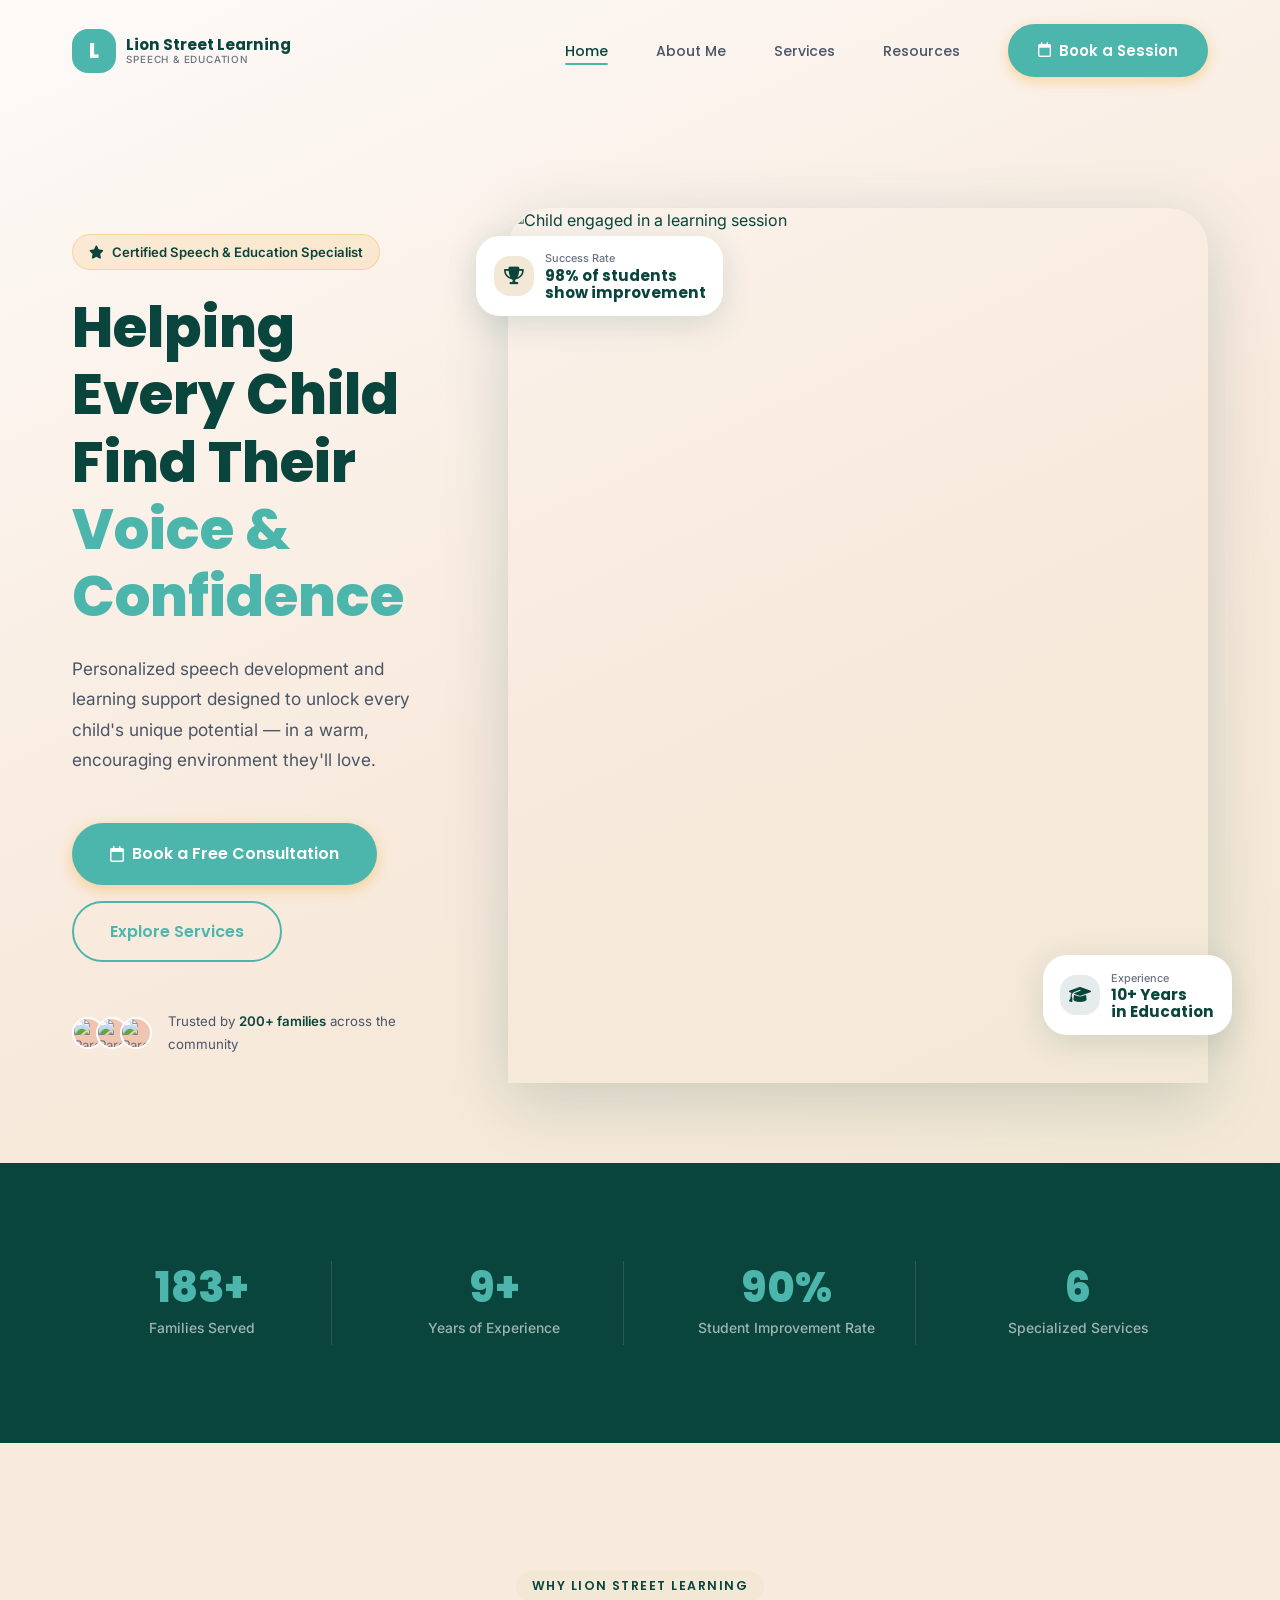
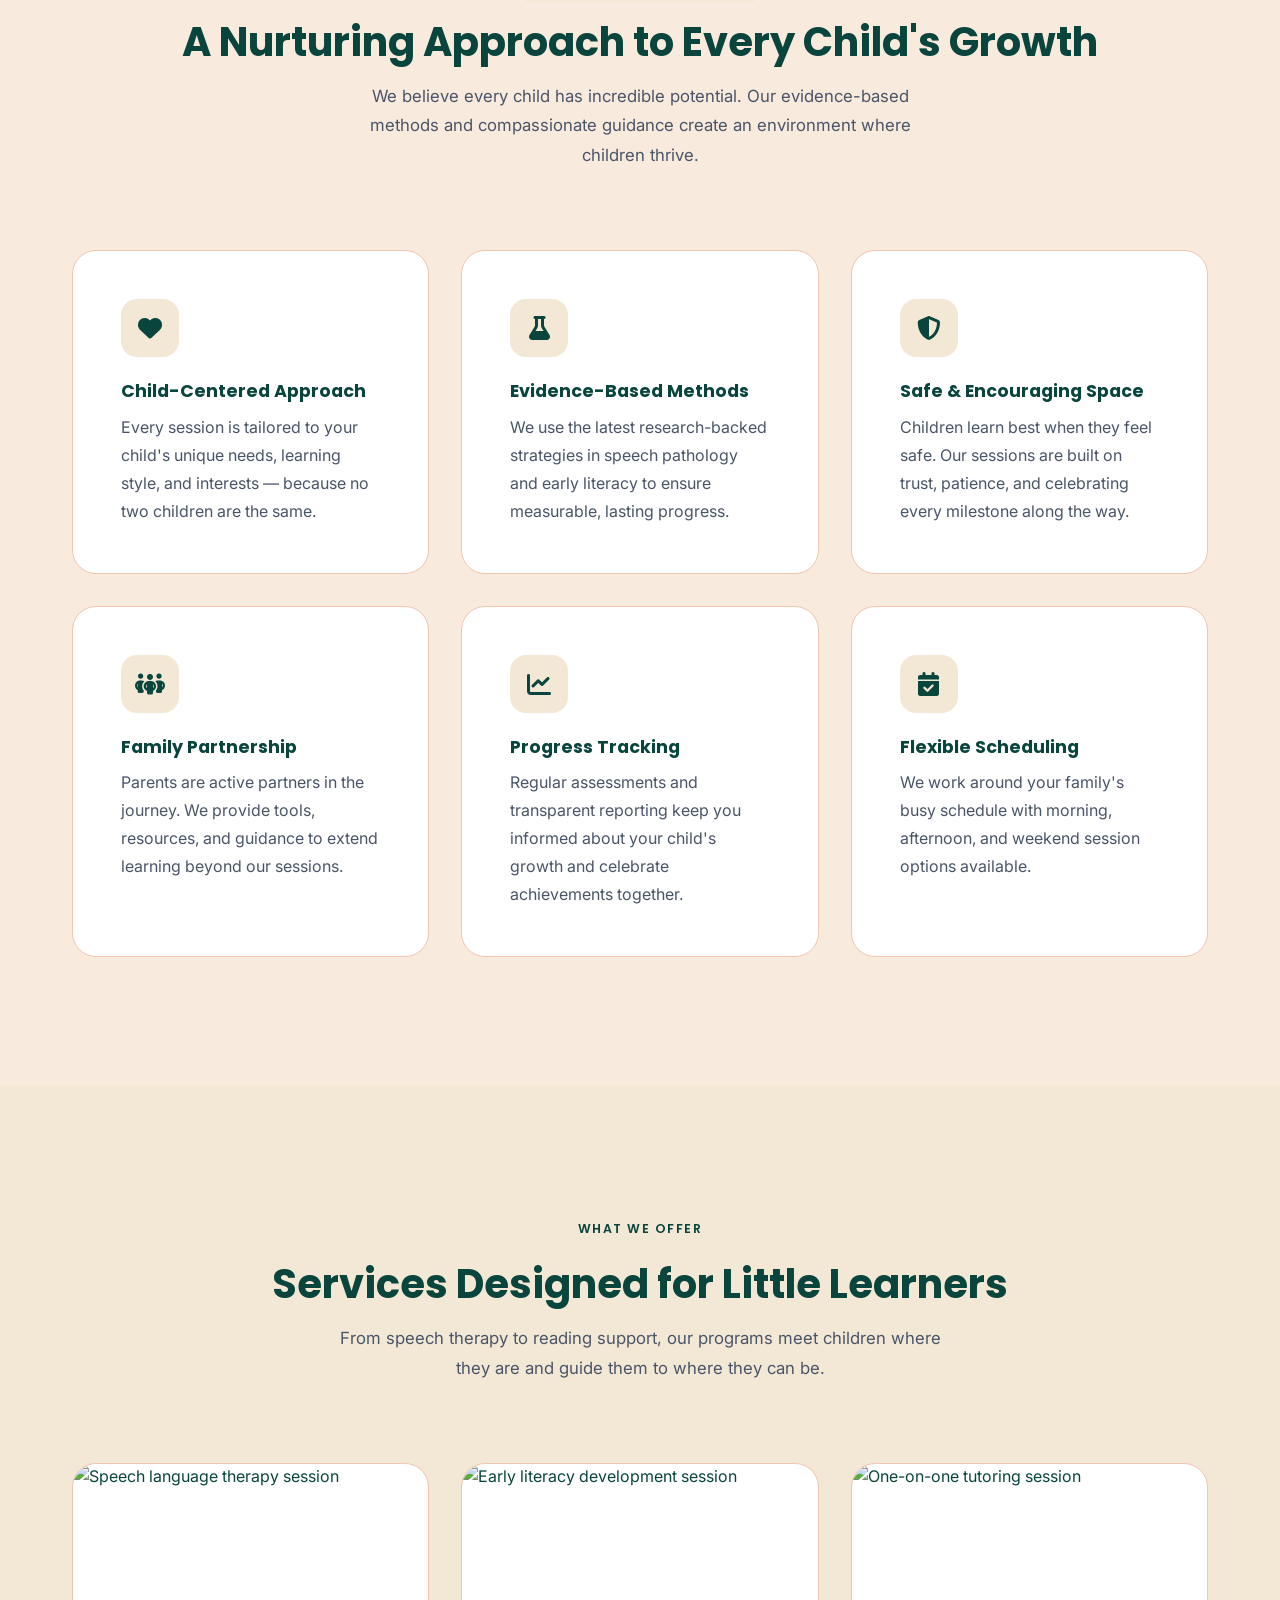
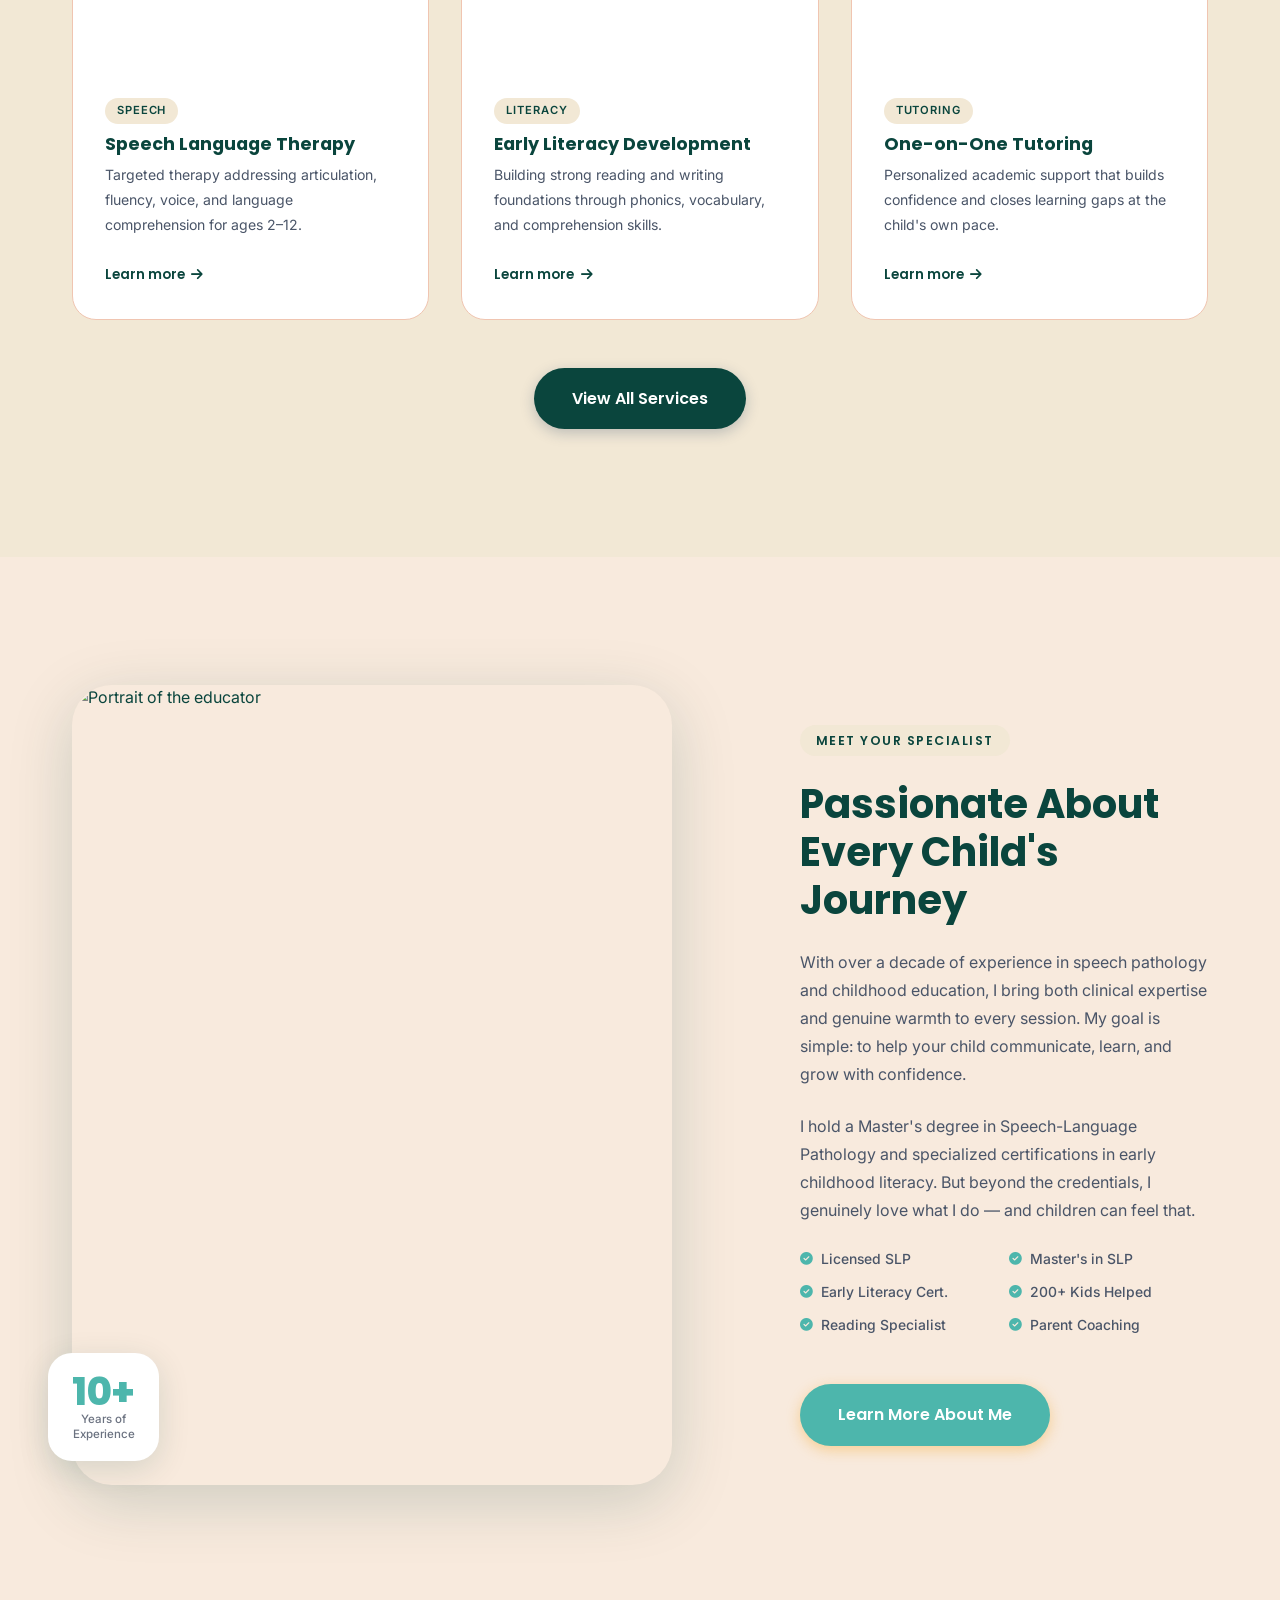
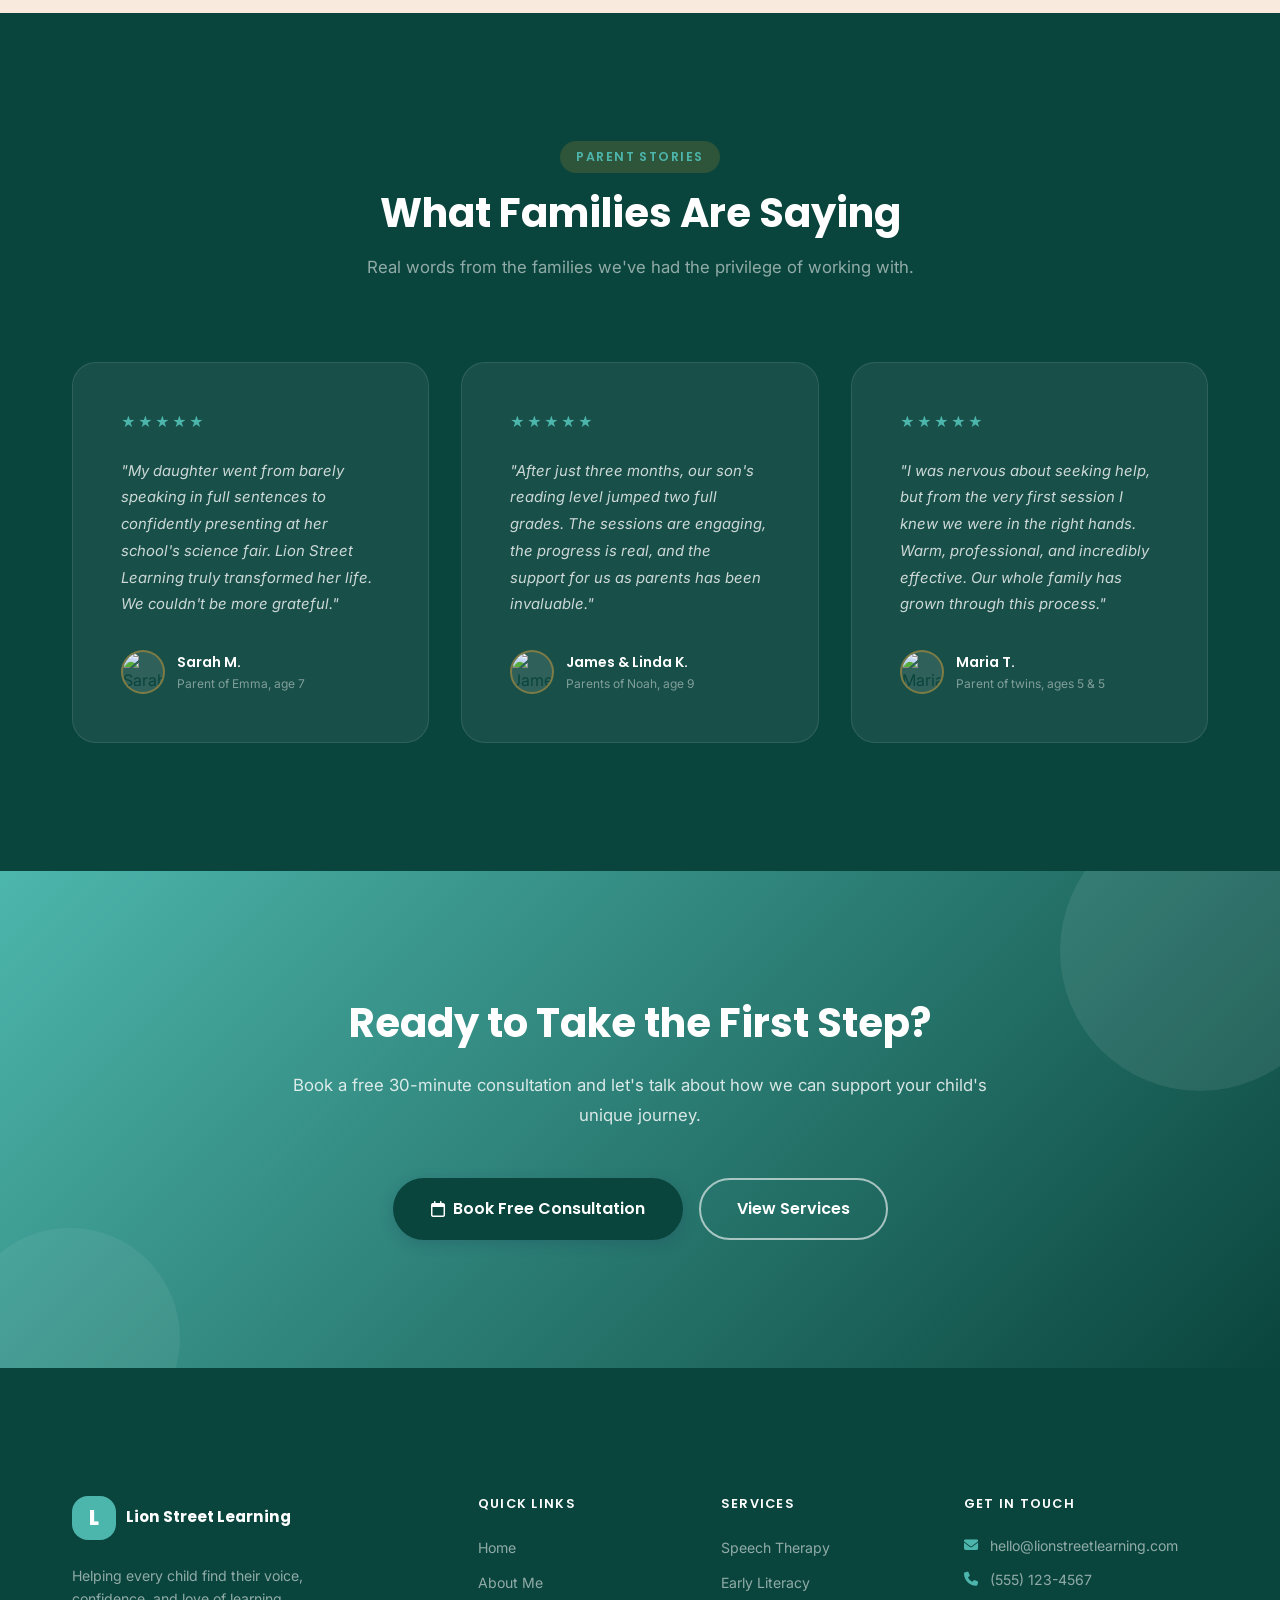
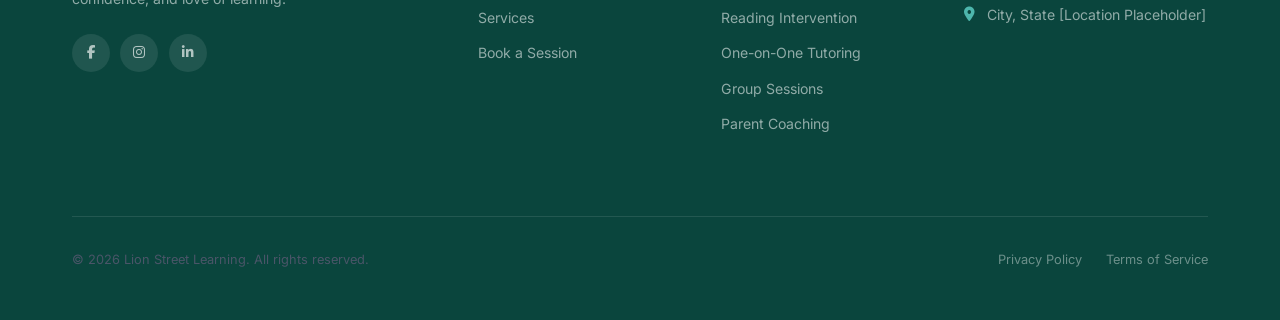
==== index.html @ d371c565 "first commit, exciting times" ====
<!DOCTYPE html>
<html lang="en">
<head>
  <meta charset="UTF-8" />
  <meta name="viewport" content="width=device-width, initial-scale=1.0" />
  <meta name="description" content="Lion Street Learning — Expert speech development and educational support for children. Helping every child find their voice and reach their full potential." />
  <meta name="keywords" content="speech therapy, children's education, speech development, literacy, tutoring, learning support" />
  <meta property="og:title" content="Lion Street Learning | Speech & Education for Children" />
  <meta property="og:description" content="Expert speech development and educational support for children." />
  <meta property="og:type" content="website" />
  <title>Lion Street Learning | Home</title>
  <link rel="preconnect" href="https://fonts.googleapis.com" />
  <link rel="preconnect" href="https://fonts.gstatic.com" crossorigin />
  <link href="https://fonts.googleapis.com/css2?family=Poppins:wght@400;500;600;700;800&family=Inter:wght@400;500;600&display=swap" rel="stylesheet" />
  <link rel="stylesheet" href="https://cdnjs.cloudflare.com/ajax/libs/font-awesome/6.5.0/css/all.min.css" />
  <link rel="stylesheet" href="css/style.css" />
</head>
<body>

  <!-- ── Navigation ─────────────────────────────────────── -->
  <header class="nav" id="main-nav">
    <div class="nav__inner">
      <a href="index.html" class="nav__logo" aria-label="Lion Street Learning — Home">
        <div class="nav__logo-mark">L</div>
        <div class="nav__logo-text">
          <span class="nav__logo-name">Lion Street Learning</span>
          <span class="nav__logo-tagline">Speech &amp; Education</span>
        </div>
      </a>

      <nav class="nav__menu" aria-label="Primary navigation">
        <ul class="nav__links" role="list">
          <li><a href="index.html"     class="nav__link">Home</a></li>
          <li><a href="about.html"     class="nav__link">About Me</a></li>
          <li><a href="services.html"  class="nav__link">Services</a></li>
          <li><a href="resources.html" class="nav__link">Resources</a></li>
        </ul>
        <div class="nav__cta">
          <a href="services.html#contact" class="btn btn--primary">
            <i class="fa-regular fa-calendar" aria-hidden="true"></i> Book a Session
          </a>
        </div>
      </nav>

      <button class="nav__hamburger" aria-label="Open navigation menu" aria-expanded="false">
        <span></span><span></span><span></span>
      </button>
    </div>

    <div class="nav__mobile-menu" id="mobile-menu" role="dialog" aria-label="Mobile navigation">
      <a href="index.html"     class="nav__mobile-link">Home</a>
      <a href="about.html"     class="nav__mobile-link">About Me</a>
      <a href="services.html"  class="nav__mobile-link">Services</a>
      <a href="resources.html" class="nav__mobile-link">Resources</a>
      <div class="nav__mobile-cta">
        <a href="services.html#contact" class="btn btn--primary">Book a Session</a>
      </div>
    </div>
  </header>

  <main>

    <!-- ── Hero ───────────────────────────────────────────── -->
    <section class="hero" aria-label="Introduction">
      <div class="container">
        <div class="hero__inner">

          <div class="hero__content">
            <span class="hero__eyebrow">
              <i class="fa-solid fa-star" aria-hidden="true"></i>
              Certified Speech &amp; Education Specialist
            </span>

            <h1>
              Helping Every Child Find Their
              <span class="highlight">Voice &amp; Confidence</span>
            </h1>

            <p class="hero__lead">
              Personalized speech development and learning support designed to unlock
              every child's unique potential — in a warm, encouraging environment they'll love.
            </p>

            <div class="hero__actions">
              <a href="services.html#contact" class="btn btn--primary btn--lg">
                <i class="fa-regular fa-calendar" aria-hidden="true"></i> Book a Free Consultation
              </a>
              <a href="services.html" class="btn btn--outline btn--lg">
                Explore Services
              </a>
            </div>

            <div class="hero__trust">
              <div class="hero__trust-avatars" aria-hidden="true">
                <div class="hero__trust-avatar">
                  <img src="https://placehold.co/32x32/f5a623/ffffff?text=P" alt="Parent" />
                </div>
                <div class="hero__trust-avatar">
                  <img src="https://placehold.co/32x32/2d5b8e/ffffff?text=P" alt="Parent" />
                </div>
                <div class="hero__trust-avatar">
                  <img src="https://placehold.co/32x32/1e3a5f/ffffff?text=P" alt="Parent" />
                </div>
              </div>
              <p class="hero__trust-text">
                Trusted by <strong>200+ families</strong> across the community
              </p>
            </div>
          </div>

          <div class="hero__image-wrap">
            <div class="hero__image">
              <img
                src="https://placehold.co/700x875/e8d5b7/5c4a2a?text=Hero+Image"
                alt="Child engaged in a learning session"
                width="700"
                height="875"
              />
            </div>

            <div class="hero__badge hero__badge--tl">
              <div class="hero__badge-icon hero__badge-icon--gold">
                <i class="fa-solid fa-trophy" aria-hidden="true"></i>
              </div>
              <div>
                <div class="hero__badge-label">Success Rate</div>
                <div class="hero__badge-value">98% of students<br/>show improvement</div>
              </div>
            </div>

            <div class="hero__badge hero__badge--br">
              <div class="hero__badge-icon hero__badge-icon--blue">
                <i class="fa-solid fa-graduation-cap" aria-hidden="true"></i>
              </div>
              <div>
                <div class="hero__badge-label">Experience</div>
                <div class="hero__badge-value">10+ Years<br/>in Education</div>
              </div>
            </div>
          </div>

        </div>
      </div>
    </section>

    <!-- ── Stats Bar ───────────────────────────────────────── -->
    <section class="stats" aria-label="Key statistics">
      <div class="container">
        <div class="stats__grid">
          <div class="stats__item reveal">
            <div class="stats__number" data-target="200" data-suffix="+">200+</div>
            <div class="stats__label">Families Served</div>
          </div>
          <div class="stats__item reveal reveal-delay-1">
            <div class="stats__number" data-target="10" data-suffix="+">10+</div>
            <div class="stats__label">Years of Experience</div>
          </div>
          <div class="stats__item reveal reveal-delay-2">
            <div class="stats__number" data-target="98" data-suffix="%">98%</div>
            <div class="stats__label">Student Improvement Rate</div>
          </div>
          <div class="stats__item reveal reveal-delay-3">
            <div class="stats__number" data-target="6" data-suffix="">6</div>
            <div class="stats__label">Specialized Services</div>
          </div>
        </div>
      </div>
    </section>

    <!-- ── Why Choose Us ──────────────────────────────────── -->
    <section class="section" aria-labelledby="features-heading">
      <div class="container">
        <header class="section-header reveal">
          <span class="eyebrow">Why Lion Street Learning</span>
          <h2 id="features-heading">A Nurturing Approach to Every Child's Growth</h2>
          <p>We believe every child has incredible potential. Our evidence-based methods and compassionate guidance create an environment where children thrive.</p>
        </header>

        <div class="features__grid">
          <article class="feature-card reveal reveal-delay-1">
            <div class="feature-card__icon">
              <i class="fa-solid fa-heart" aria-hidden="true"></i>
            </div>
            <h3>Child-Centered Approach</h3>
            <p>Every session is tailored to your child's unique needs, learning style, and interests — because no two children are the same.</p>
          </article>

          <article class="feature-card reveal reveal-delay-2">
            <div class="feature-card__icon">
              <i class="fa-solid fa-flask" aria-hidden="true"></i>
            </div>
            <h3>Evidence-Based Methods</h3>
            <p>We use the latest research-backed strategies in speech pathology and early literacy to ensure measurable, lasting progress.</p>
          </article>

          <article class="feature-card reveal reveal-delay-3">
            <div class="feature-card__icon">
              <i class="fa-solid fa-shield-halved" aria-hidden="true"></i>
            </div>
            <h3>Safe &amp; Encouraging Space</h3>
            <p>Children learn best when they feel safe. Our sessions are built on trust, patience, and celebrating every milestone along the way.</p>
          </article>

          <article class="feature-card reveal reveal-delay-1">
            <div class="feature-card__icon">
              <i class="fa-solid fa-people-group" aria-hidden="true"></i>
            </div>
            <h3>Family Partnership</h3>
            <p>Parents are active partners in the journey. We provide tools, resources, and guidance to extend learning beyond our sessions.</p>
          </article>

          <article class="feature-card reveal reveal-delay-2">
            <div class="feature-card__icon">
              <i class="fa-solid fa-chart-line" aria-hidden="true"></i>
            </div>
            <h3>Progress Tracking</h3>
            <p>Regular assessments and transparent reporting keep you informed about your child's growth and celebrate achievements together.</p>
          </article>

          <article class="feature-card reveal reveal-delay-3">
            <div class="feature-card__icon">
              <i class="fa-solid fa-calendar-check" aria-hidden="true"></i>
            </div>
            <h3>Flexible Scheduling</h3>
            <p>We work around your family's busy schedule with morning, afternoon, and weekend session options available.</p>
          </article>
        </div>
      </div>
    </section>

    <!-- ── Services Preview ───────────────────────────────── -->
    <section class="section section--alt" aria-labelledby="services-preview-heading">
      <div class="container">
        <header class="section-header reveal">
          <span class="eyebrow">What We Offer</span>
          <h2 id="services-preview-heading">Services Designed for Little Learners</h2>
          <p>From speech therapy to reading support, our programs meet children where they are and guide them to where they can be.</p>
        </header>

        <div class="services-preview__grid">
          <article class="svc-card reveal reveal-delay-1">
            <img
              class="svc-card__img"
              src="https://placehold.co/600x338/f5a623/ffffff?text=Speech+Therapy"
              alt="Speech language therapy session"
            />
            <div class="svc-card__body">
              <span class="svc-card__tag">Speech</span>
              <h3>Speech Language Therapy</h3>
              <p>Targeted therapy addressing articulation, fluency, voice, and language comprehension for ages 2–12.</p>
              <a href="services.html" class="svc-card__link">
                Learn more <i class="fa-solid fa-arrow-right" aria-hidden="true"></i>
              </a>
            </div>
          </article>

          <article class="svc-card reveal reveal-delay-2">
            <img
              class="svc-card__img"
              src="https://placehold.co/600x338/1e3a5f/ffffff?text=Early+Literacy"
              alt="Early literacy development session"
            />
            <div class="svc-card__body">
              <span class="svc-card__tag">Literacy</span>
              <h3>Early Literacy Development</h3>
              <p>Building strong reading and writing foundations through phonics, vocabulary, and comprehension skills.</p>
              <a href="services.html" class="svc-card__link">
                Learn more <i class="fa-solid fa-arrow-right" aria-hidden="true"></i>
              </a>
            </div>
          </article>

          <article class="svc-card reveal reveal-delay-3">
            <img
              class="svc-card__img"
              src="https://placehold.co/600x338/2d5b8e/ffffff?text=One-on-One+Tutoring"
              alt="One-on-one tutoring session"
            />
            <div class="svc-card__body">
              <span class="svc-card__tag">Tutoring</span>
              <h3>One-on-One Tutoring</h3>
              <p>Personalized academic support that builds confidence and closes learning gaps at the child's own pace.</p>
              <a href="services.html" class="svc-card__link">
                Learn more <i class="fa-solid fa-arrow-right" aria-hidden="true"></i>
              </a>
            </div>
          </article>
        </div>

        <div class="text-center" style="margin-top: 3rem;">
          <a href="services.html" class="btn btn--secondary btn--lg">View All Services</a>
        </div>
      </div>
    </section>

    <!-- ── About Snippet ──────────────────────────────────── -->
    <section class="section" aria-labelledby="about-snippet-heading">
      <div class="container">
        <div class="about-snippet__inner">

          <div class="about-snippet__image reveal">
            <div class="about-snippet__img">
              <img
                src="https://placehold.co/600x800/1e3a5f/ffffff?text=Educator+Photo"
                alt="Portrait of the educator"
                width="600"
                height="800"
              />
            </div>
            <div class="about-snippet__years">
              <div class="about-snippet__years-num">10+</div>
              <div class="about-snippet__years-label">Years of Experience</div>
            </div>
          </div>

          <div class="about-snippet__content reveal reveal-delay-2">
            <span class="eyebrow">Meet Your Specialist</span>
            <h2 id="about-snippet-heading">Passionate About Every Child's Journey</h2>
            <p>With over a decade of experience in speech pathology and childhood education, I bring both clinical expertise and genuine warmth to every session. My goal is simple: to help your child communicate, learn, and grow with confidence.</p>
            <p>I hold a Master's degree in Speech-Language Pathology and specialized certifications in early childhood literacy. But beyond the credentials, I genuinely love what I do — and children can feel that.</p>

            <ul class="about-snippet__checklist" aria-label="Key qualifications">
              <li class="checklist-item"><i class="fa-solid fa-circle-check" aria-hidden="true"></i> Licensed SLP</li>
              <li class="checklist-item"><i class="fa-solid fa-circle-check" aria-hidden="true"></i> Master's in SLP</li>
              <li class="checklist-item"><i class="fa-solid fa-circle-check" aria-hidden="true"></i> Early Literacy Cert.</li>
              <li class="checklist-item"><i class="fa-solid fa-circle-check" aria-hidden="true"></i> 200+ Kids Helped</li>
              <li class="checklist-item"><i class="fa-solid fa-circle-check" aria-hidden="true"></i> Reading Specialist</li>
              <li class="checklist-item"><i class="fa-solid fa-circle-check" aria-hidden="true"></i> Parent Coaching</li>
            </ul>

            <a href="about.html" class="btn btn--primary btn--lg">Learn More About Me</a>
          </div>

        </div>
      </div>
    </section>

    <!-- ── Testimonials ────────────────────────────────────── -->
    <section class="testimonials" aria-labelledby="testimonials-heading">
      <div class="container">
        <header class="section-header reveal">
          <span class="eyebrow">Parent Stories</span>
          <h2 id="testimonials-heading">What Families Are Saying</h2>
          <p>Real words from the families we've had the privilege of working with.</p>
        </header>

        <div class="testimonials__grid">
          <article class="testi-card reveal reveal-delay-1">
            <div class="testi-card__stars" aria-label="5 out of 5 stars">★★★★★</div>
            <blockquote>
              <p class="testi-card__quote">"My daughter went from barely speaking in full sentences to confidently presenting at her school's science fair. Lion Street Learning truly transformed her life. We couldn't be more grateful."</p>
            </blockquote>
            <div class="testi-card__author">
              <div class="testi-card__avatar">
                <img src="https://placehold.co/44x44/f5a623/ffffff?text=S" alt="Sarah M." />
              </div>
              <div>
                <div class="testi-card__name">Sarah M.</div>
                <div class="testi-card__role">Parent of Emma, age 7</div>
              </div>
            </div>
          </article>

          <article class="testi-card reveal reveal-delay-2">
            <div class="testi-card__stars" aria-label="5 out of 5 stars">★★★★★</div>
            <blockquote>
              <p class="testi-card__quote">"After just three months, our son's reading level jumped two full grades. The sessions are engaging, the progress is real, and the support for us as parents has been invaluable."</p>
            </blockquote>
            <div class="testi-card__author">
              <div class="testi-card__avatar">
                <img src="https://placehold.co/44x44/2d5b8e/ffffff?text=J" alt="James &amp; Linda K." />
              </div>
              <div>
                <div class="testi-card__name">James &amp; Linda K.</div>
                <div class="testi-card__role">Parents of Noah, age 9</div>
              </div>
            </div>
          </article>

          <article class="testi-card reveal reveal-delay-3">
            <div class="testi-card__stars" aria-label="5 out of 5 stars">★★★★★</div>
            <blockquote>
              <p class="testi-card__quote">"I was nervous about seeking help, but from the very first session I knew we were in the right hands. Warm, professional, and incredibly effective. Our whole family has grown through this process."</p>
            </blockquote>
            <div class="testi-card__author">
              <div class="testi-card__avatar">
                <img src="https://placehold.co/44x44/d4850a/ffffff?text=M" alt="Maria T." />
              </div>
              <div>
                <div class="testi-card__name">Maria T.</div>
                <div class="testi-card__role">Parent of twins, ages 5 &amp; 5</div>
              </div>
            </div>
          </article>
        </div>
      </div>
    </section>

    <!-- ── CTA Banner ──────────────────────────────────────── -->
    <section class="cta-banner" aria-label="Call to action">
      <div class="cta-banner__deco cta-banner__deco--1" aria-hidden="true"></div>
      <div class="cta-banner__deco cta-banner__deco--2" aria-hidden="true"></div>
      <div class="container">
        <div class="cta-banner__content reveal">
          <h2>Ready to Take the First Step?</h2>
          <p>Book a free 30-minute consultation and let's talk about how we can support your child's unique journey.</p>
          <div class="cta-banner__actions">
            <a href="services.html#contact" class="btn btn--secondary btn--lg">
              <i class="fa-regular fa-calendar" aria-hidden="true"></i> Book Free Consultation
            </a>
            <a href="services.html" class="btn btn--outline-white btn--lg">View Services</a>
          </div>
        </div>
      </div>
    </section>

  </main>

  <!-- ── Footer ─────────────────────────────────────────── -->
  <footer class="footer" aria-label="Site footer">
    <div class="container">
      <div class="footer__grid">

        <div class="footer__brand">
          <div class="footer__logo">
            <div class="footer__logo-mark">L</div>
            <div class="footer__logo-name">Lion Street Learning</div>
          </div>
          <p class="footer__tagline">Helping every child find their voice, confidence, and love of learning.</p>
          <div class="footer__social" aria-label="Social media links">
            <a href="#" class="footer__social-link" aria-label="Facebook"><i class="fa-brands fa-facebook-f"></i></a>
            <a href="#" class="footer__social-link" aria-label="Instagram"><i class="fa-brands fa-instagram"></i></a>
            <a href="#" class="footer__social-link" aria-label="LinkedIn"><i class="fa-brands fa-linkedin-in"></i></a>
          </div>
        </div>

        <div>
          <h3 class="footer__col-title">Quick Links</h3>
          <ul class="footer__links">
            <li><a href="index.html"    class="footer__link">Home</a></li>
            <li><a href="about.html"    class="footer__link">About Me</a></li>
            <li><a href="services.html" class="footer__link">Services</a></li>
            <li><a href="services.html#contact" class="footer__link">Book a Session</a></li>
          </ul>
        </div>

        <div>
          <h3 class="footer__col-title">Services</h3>
          <ul class="footer__links">
            <li><a href="services.html" class="footer__link">Speech Therapy</a></li>
            <li><a href="services.html" class="footer__link">Early Literacy</a></li>
            <li><a href="services.html" class="footer__link">Reading Intervention</a></li>
            <li><a href="services.html" class="footer__link">One-on-One Tutoring</a></li>
            <li><a href="services.html" class="footer__link">Group Sessions</a></li>
            <li><a href="services.html" class="footer__link">Parent Coaching</a></li>
          </ul>
        </div>

        <div>
          <h3 class="footer__col-title">Get in Touch</h3>
          <address style="font-style:normal;">
            <div class="footer__contact-item">
              <i class="fa-solid fa-envelope" aria-hidden="true"></i>
              <a href="mailto:hello@lionstreetlearning.com" class="footer__link">hello@lionstreetlearning.com</a>
            </div>
            <div class="footer__contact-item">
              <i class="fa-solid fa-phone" aria-hidden="true"></i>
              <a href="tel:+15551234567" class="footer__link">(555) 123-4567</a>
            </div>
            <div class="footer__contact-item">
              <i class="fa-solid fa-location-dot" aria-hidden="true"></i>
              <span>City, State [Location Placeholder]</span>
            </div>
          </address>
        </div>

      </div>

      <div class="footer__bottom">
        <p>&copy; <span id="year"></span> Lion Street Learning. All rights reserved.</p>
        <nav class="footer__legal" aria-label="Legal links">
          <a href="#">Privacy Policy</a>
          <a href="#">Terms of Service</a>
        </nav>
      </div>
    </div>
  </footer>

  <script src="js/main.js"></script>
  <script>document.getElementById('year').textContent = new Date().getFullYear();</script>
</body>
</html>
---- css/style.css ----
/* ============================================================
   LION STREET LEARNING — Main Stylesheet
   Version: 1.0.0
   ============================================================ */

/* ── 1. CSS Variables (Design Tokens) ───────────────────── */
:root {
  /* Brand Colors */
  --clr-primary:        #4db6ac;
  --clr-primary-dark:   #0a453d;
  --clr-primary-light:  #f2e8d5;
  --clr-secondary:      #0a453d;
  --clr-secondary-med:  #4a5568;
  --clr-accent:         #f6b49b;
  --clr-accent-dark:    #f0c5b1;

  /* Neutral / Surface */
  --clr-bg:             #f8eadd;
  --clr-surface:        #FFFFFF;
  --clr-border:         #f0c5b1;
  --clr-text:           #0a453d;
  --clr-text-med:       #4a5568;
  --clr-text-light:     #6b7280;

  /* Typography */
  --font-display:  'Poppins', sans-serif;
  --font-body:     'Inter', sans-serif;

  /* Spacing scale */
  --sp-xs:   0.5rem;
  --sp-sm:   1rem;
  --sp-md:   1.5rem;
  --sp-lg:   2rem;
  --sp-xl:   3rem;
  --sp-2xl:  5rem;
  --sp-3xl:  8rem;

  /* Border radius */
  --r-sm:    8px;
  --r-md:    16px;
  --r-lg:    24px;
  --r-xl:    40px;
  --r-full:  9999px;

  /* Shadows */
  --sh-sm: 0 1px 4px rgba(10, 69, 61, 0.06);
  --sh-md: 0 4px 16px rgba(10, 69, 61, 0.10);
  --sh-lg: 0 8px 32px rgba(10, 69, 61, 0.14);
  --sh-xl: 0 16px 64px rgba(10, 69, 61, 0.18);

  /* Motion */
  --ease: 0.3s cubic-bezier(0.4, 0, 0.2, 1);

  /* Layout */
  --max-w: 1200px;
}

/* ── 2. Reset & Base ────────────────────────────────────── */
*, *::before, *::after {
  box-sizing: border-box;
  margin: 0;
  padding: 0;
}

html {
  scroll-behavior: smooth;
  font-size: 16px;
}

body {
  font-family: var(--font-body);
  color: var(--clr-text);
  background-color: var(--clr-bg);
  line-height: 1.6;
  -webkit-font-smoothing: antialiased;
  -moz-osx-font-smoothing: grayscale;
}

img {
  max-width: 100%;
  display: block;
}

a {
  color: inherit;
  text-decoration: none;
}

ul, ol { list-style: none; }

button {
  cursor: pointer;
  border: none;
  background: none;
  font-family: inherit;
}

/* ── 3. Typography ──────────────────────────────────────── */
h1, h2, h3, h4, h5 {
  font-family: var(--font-display);
  line-height: 1.2;
  font-weight: 700;
  color: var(--clr-secondary);
}

h1 { font-size: clamp(2rem, 5vw, 3.5rem); }
h2 { font-size: clamp(1.6rem, 3.5vw, 2.5rem); }
h3 { font-size: clamp(1.1rem, 2vw, 1.5rem); }
h4 { font-size: 1.05rem; }

p {
  color: var(--clr-text-med);
  line-height: 1.75;
  max-width: 65ch;
}

/* ── 4. Layout ──────────────────────────────────────────── */
.container {
  width: 100%;
  max-width: var(--max-w);
  margin-inline: auto;
  padding-inline: var(--sp-lg);
}

.section {
  padding-block: var(--sp-3xl);
}

.section--sm {
  padding-block: var(--sp-2xl);
}

.section--alt {
  background-color: var(--clr-primary-light);
}

.section--dark {
  background-color: var(--clr-secondary);
}

/* Section Header */
.section-header {
  text-align: center;
  margin-bottom: var(--sp-2xl);
}

.eyebrow {
  display: inline-block;
  font-family: var(--font-display);
  font-size: 0.78rem;
  font-weight: 600;
  text-transform: uppercase;
  letter-spacing: 0.12em;
  color: var(--clr-primary-dark);
  background-color: var(--clr-primary-light);
  padding: 0.35rem 1rem;
  border-radius: var(--r-full);
  margin-bottom: var(--sp-sm);
}

.section-header h2 {
  margin-bottom: var(--sp-sm);
}

.section-header p {
  max-width: 55ch;
  margin-inline: auto;
  font-size: 1.05rem;
}

/* ── 5. Utilities ───────────────────────────────────────── */
.text-center  { text-align: center; }
.text-primary { color: var(--clr-primary); }

.visually-hidden {
  position: absolute;
  width: 1px;
  height: 1px;
  overflow: hidden;
  clip: rect(0, 0, 0, 0);
  white-space: nowrap;
}

/* ── 6a. Buttons ────────────────────────────────────────── */
.btn {
  display: inline-flex;
  align-items: center;
  gap: 0.5rem;
  font-family: var(--font-display);
  font-weight: 600;
  font-size: 0.93rem;
  padding: 0.8rem 1.75rem;
  border-radius: var(--r-full);
  transition: all var(--ease);
  white-space: nowrap;
  border: 2px solid transparent;
}

.btn--primary {
  background-color: var(--clr-primary);
  color: #fff;
  box-shadow: 0 4px 14px rgba(245, 166, 35, 0.4);
}

.btn--primary:hover {
  background-color: var(--clr-primary-dark);
  transform: translateY(-2px);
  box-shadow: 0 6px 20px rgba(245, 166, 35, 0.5);
}

.btn--secondary {
  background-color: var(--clr-secondary);
  color: #fff;
  box-shadow: 0 4px 14px rgba(30, 58, 95, 0.25);
}

.btn--secondary:hover {
  background-color: var(--clr-secondary-med);
  transform: translateY(-2px);
}

.btn--outline {
  background-color: transparent;
  border-color: var(--clr-primary);
  color: var(--clr-primary);
}

.btn--outline:hover {
  background-color: var(--clr-primary);
  color: #fff;
}

.btn--outline-white {
  background-color: transparent;
  border-color: rgba(255, 255, 255, 0.6);
  color: #fff;
}

.btn--outline-white:hover {
  background-color: rgba(255, 255, 255, 0.15);
  border-color: #fff;
}

.btn--lg {
  padding: 1rem 2.25rem;
  font-size: 1rem;
}

/* ── 6b. Cards ──────────────────────────────────────────── */
.card {
  background-color: var(--clr-surface);
  border-radius: var(--r-lg);
  overflow: hidden;
  box-shadow: var(--sh-sm);
  transition: all var(--ease);
}

.card:hover {
  transform: translateY(-4px);
  box-shadow: var(--sh-lg);
}

/* ── 7. Navigation ──────────────────────────────────────── */
.nav {
  position: fixed;
  top: 0;
  left: 0;
  right: 0;
  z-index: 100;
  transition: all var(--ease);
  padding-block: var(--sp-md);
}

.nav.scrolled {
  background-color: var(--clr-surface);
  box-shadow: var(--sh-md);
  padding-block: 0.75rem;
}

.nav__inner {
  display: flex;
  align-items: center;
  justify-content: space-between;
  max-width: var(--max-w);
  margin-inline: auto;
  padding-inline: var(--sp-lg);
}

/* Logo */
.nav__logo {
  display: flex;
  align-items: center;
  gap: 0.65rem;
}

.nav__logo-mark {
  width: 44px;
  height: 44px;
  background-color: var(--clr-primary);
  border-radius: var(--r-md);
  display: flex;
  align-items: center;
  justify-content: center;
  font-family: var(--font-display);
  font-weight: 800;
  font-size: 1.3rem;
  color: #fff;
  flex-shrink: 0;
  transition: transform var(--ease);
}

.nav__logo:hover .nav__logo-mark {
  transform: rotate(-5deg) scale(1.05);
}

.nav__logo-text {
  display: flex;
  flex-direction: column;
  line-height: 1.1;
}

.nav__logo-name {
  font-family: var(--font-display);
  font-weight: 700;
  font-size: 0.95rem;
  color: var(--clr-secondary);
  transition: color var(--ease);
}

.nav__logo-tagline {
  font-size: 0.62rem;
  font-weight: 500;
  color: var(--clr-text-light);
  text-transform: uppercase;
  letter-spacing: 0.08em;
}

/* Light variant (dark hero backgrounds) */
.nav--light:not(.scrolled) .nav__logo-name { color: #fff; }
.nav--light:not(.scrolled) .nav__logo-tagline { color: rgba(255, 255, 255, 0.6); }

/* Menu */
.nav__menu {
  display: flex;
  align-items: center;
  gap: var(--sp-xl);
}

.nav__links {
  display: flex;
  align-items: center;
  gap: var(--sp-xl);
}

.nav__link {
  font-family: var(--font-display);
  font-weight: 500;
  font-size: 0.88rem;
  color: var(--clr-text-med);
  transition: color var(--ease);
  position: relative;
  padding-bottom: 4px;
}

.nav__link::after {
  content: '';
  position: absolute;
  bottom: 0;
  left: 0;
  width: 0;
  height: 2px;
  background-color: var(--clr-primary);
  border-radius: 1px;
  transition: width var(--ease);
}

.nav__link:hover,
.nav__link.active { color: var(--clr-secondary); }

.nav__link:hover::after,
.nav__link.active::after { width: 100%; }

.nav--light:not(.scrolled) .nav__link { color: rgba(255, 255, 255, 0.8); }
.nav--light:not(.scrolled) .nav__link:hover,
.nav--light:not(.scrolled) .nav__link.active { color: #fff; }
.nav--light:not(.scrolled) .nav__link::after { background-color: #fff; }

/* Hamburger */
.nav__hamburger {
  display: none;
  flex-direction: column;
  gap: 5px;
  padding: 4px;
  background: none;
  border: none;
  cursor: pointer;
}

.nav__hamburger span {
  display: block;
  width: 24px;
  height: 2px;
  background-color: var(--clr-secondary);
  border-radius: 2px;
  transition: all var(--ease);
}

.nav--light:not(.scrolled) .nav__hamburger span { background-color: #fff; }

.nav__hamburger.open span:nth-child(1) { transform: translateY(7px) rotate(45deg); }
.nav__hamburger.open span:nth-child(2) { opacity: 0; transform: scaleX(0); }
.nav__hamburger.open span:nth-child(3) { transform: translateY(-7px) rotate(-45deg); }

/* Mobile menu */
.nav__mobile-menu {
  display: none;
  flex-direction: column;
  gap: 0;
  background-color: var(--clr-surface);
  box-shadow: var(--sh-lg);
  border-top: 1px solid var(--clr-border);
  padding: var(--sp-md) var(--sp-lg) var(--sp-lg);
}

.nav__mobile-menu.open { display: flex; }

.nav__mobile-link {
  font-family: var(--font-display);
  font-weight: 500;
  font-size: 1rem;
  color: var(--clr-text-med);
  padding: 0.75rem 0;
  border-bottom: 1px solid var(--clr-border);
  transition: color var(--ease);
}

.nav__mobile-link:last-of-type { border-bottom: none; }
.nav__mobile-link:hover { color: var(--clr-primary-dark); }

.nav__mobile-cta {
  margin-top: var(--sp-sm);
  text-align: center;
}

/* ── 8. Footer ──────────────────────────────────────────── */
.footer {
  background-color: var(--clr-secondary);
  color: rgba(255, 255, 255, 0.7);
  padding-block: var(--sp-3xl) var(--sp-xl);
}

.footer__grid {
  display: grid;
  grid-template-columns: 2fr 1fr 1fr 1.5fr;
  gap: var(--sp-2xl);
  margin-bottom: var(--sp-2xl);
}

/* Brand column */
.footer__logo {
  display: flex;
  align-items: center;
  gap: 0.65rem;
  margin-bottom: var(--sp-md);
}

.footer__logo-mark {
  width: 44px;
  height: 44px;
  background-color: var(--clr-primary);
  border-radius: var(--r-md);
  display: flex;
  align-items: center;
  justify-content: center;
  font-family: var(--font-display);
  font-weight: 800;
  font-size: 1.3rem;
  color: #fff;
  flex-shrink: 0;
}

.footer__logo-name {
  font-family: var(--font-display);
  font-weight: 700;
  font-size: 0.95rem;
  color: #fff;
}

.footer__tagline {
  font-size: 0.88rem;
  line-height: 1.65;
  color: rgba(255, 255, 255, 0.55);
  max-width: 28ch;
  margin-bottom: var(--sp-md);
}

.footer__social {
  display: flex;
  gap: 0.65rem;
}

.footer__social-link {
  width: 38px;
  height: 38px;
  border-radius: var(--r-full);
  background-color: rgba(255, 255, 255, 0.09);
  display: flex;
  align-items: center;
  justify-content: center;
  font-size: 0.85rem;
  color: rgba(255, 255, 255, 0.65);
  transition: all var(--ease);
}

.footer__social-link:hover {
  background-color: var(--clr-primary);
  color: #fff;
  transform: translateY(-2px);
}

/* Link columns */
.footer__col-title {
  font-family: var(--font-display);
  font-weight: 600;
  font-size: 0.8rem;
  text-transform: uppercase;
  letter-spacing: 0.1em;
  color: #fff;
  margin-bottom: var(--sp-md);
}

.footer__links {
  display: flex;
  flex-direction: column;
  gap: 0.6rem;
}

.footer__link {
  font-size: 0.88rem;
  color: rgba(255, 255, 255, 0.55);
  transition: color var(--ease);
}

.footer__link:hover { color: var(--clr-primary); }

/* Contact column */
.footer__contact-item {
  display: flex;
  align-items: flex-start;
  gap: 0.75rem;
  font-size: 0.88rem;
  color: rgba(255, 255, 255, 0.55);
  margin-bottom: 0.75rem;
}

.footer__contact-item i {
  color: var(--clr-primary);
  flex-shrink: 0;
  margin-top: 3px;
}

/* Bottom bar */
.footer__bottom {
  border-top: 1px solid rgba(255, 255, 255, 0.1);
  padding-top: var(--sp-lg);
  display: flex;
  align-items: center;
  justify-content: space-between;
  font-size: 0.8rem;
  color: rgba(255, 255, 255, 0.4);
}

.footer__legal {
  display: flex;
  gap: var(--sp-md);
}

.footer__legal a {
  color: rgba(255, 255, 255, 0.4);
  transition: color var(--ease);
}

.footer__legal a:hover { color: var(--clr-primary); }

/* ── 9. Page Hero (inner pages) ─────────────────────────── */
.page-hero {
  background: linear-gradient(140deg, var(--clr-secondary) 0%, var(--clr-secondary-med) 100%);
  padding-top: calc(80px + var(--sp-3xl));
  padding-bottom: var(--sp-3xl);
  position: relative;
  overflow: hidden;
}

.page-hero__deco {
  position: absolute;
  border-radius: 50%;
  pointer-events: none;
}

.page-hero__deco--1 {
  top: -100px;
  right: -80px;
  width: 400px;
  height: 400px;
  background: rgba(245, 166, 35, 0.1);
}

.page-hero__deco--2 {
  bottom: -100px;
  left: -60px;
  width: 300px;
  height: 300px;
  background: rgba(245, 166, 35, 0.07);
}

.page-hero__content {
  position: relative;
  z-index: 1;
  text-align: center;
}

.page-hero__eyebrow {
  display: inline-block;
  font-size: 0.78rem;
  font-weight: 600;
  text-transform: uppercase;
  letter-spacing: 0.12em;
  color: var(--clr-primary);
  background-color: rgba(245, 166, 35, 0.15);
  padding: 0.35rem 1rem;
  border-radius: var(--r-full);
  margin-bottom: var(--sp-md);
}

.page-hero h1 {
  color: #fff;
  margin-bottom: var(--sp-md);
}

.page-hero__lead {
  font-size: 1.08rem;
  color: rgba(255, 255, 255, 0.7);
  max-width: 54ch;
  margin-inline: auto;
}

/* ── 10. HOME — Hero ────────────────────────────────────── */
.hero {
  background: linear-gradient(155deg, #fdfaf8 0%, #f8eadd 55%, #f2e8d5 100%);
  padding-top: calc(80px + var(--sp-3xl));
  padding-bottom: 0;
  overflow: hidden;
  position: relative;
}

.hero__inner {
  display: grid;
  grid-template-columns: 1fr 1fr;
  gap: var(--sp-2xl);
  align-items: center;
  padding-bottom: var(--sp-2xl);
}

.hero__eyebrow {
  display: inline-flex;
  align-items: center;
  gap: 0.5rem;
  font-size: 0.82rem;
  font-weight: 600;
  color: var(--clr-primary-dark);
  background-color: rgba(245, 166, 35, 0.14);
  border: 1px solid rgba(245, 166, 35, 0.3);
  padding: 0.4rem 1rem;
  border-radius: var(--r-full);
  margin-bottom: var(--sp-md);
}

.hero h1 {
  margin-bottom: var(--sp-md);
  font-weight: 800;
}

.hero h1 .highlight {
  color: var(--clr-primary);
}

.hero__lead {
  font-size: 1.08rem;
  color: var(--clr-text-med);
  margin-bottom: var(--sp-xl);
  max-width: 46ch;
}

.hero__actions {
  display: flex;
  flex-wrap: wrap;
  gap: var(--sp-sm);
  margin-bottom: var(--sp-xl);
}

/* Trust strip */
.hero__trust {
  display: flex;
  align-items: center;
  gap: var(--sp-sm);
  font-size: 0.83rem;
  color: var(--clr-text-light);
}

.hero__trust-avatars {
  display: flex;
}

.hero__trust-avatar {
  width: 32px;
  height: 32px;
  border-radius: 50%;
  border: 2px solid #fff;
  overflow: hidden;
  margin-left: -8px;
  background-color: var(--clr-border);
}

.hero__trust-avatar:first-child { margin-left: 0; }
.hero__trust-avatar img { width: 100%; height: 100%; object-fit: cover; }

.hero__trust-text strong {
  color: var(--clr-secondary);
  font-weight: 600;
}

/* Hero image panel */
.hero__image-wrap { position: relative; }

.hero__image {
  border-radius: var(--r-xl) var(--r-xl) 0 0;
  overflow: hidden;
  box-shadow: var(--sh-xl);
}

.hero__image img {
  width: 100%;
  aspect-ratio: 4/5;
  object-fit: cover;
}

/* Floating badge cards */
.hero__badge {
  position: absolute;
  background: #fff;
  border-radius: var(--r-lg);
  padding: 0.9rem 1.1rem;
  box-shadow: var(--sh-lg);
  display: flex;
  align-items: center;
  gap: 0.7rem;
  animation: float 4s ease-in-out infinite;
}

.hero__badge--tl {
  top: 1.75rem;
  left: -2rem;
  animation-delay: 0s;
}

.hero__badge--br {
  bottom: 3rem;
  right: -1.5rem;
  animation-delay: 2s;
}

@keyframes float {
  0%, 100% { transform: translateY(0); }
  50%       { transform: translateY(-8px); }
}

.hero__badge-icon {
  width: 40px;
  height: 40px;
  border-radius: var(--r-md);
  display: flex;
  align-items: center;
  justify-content: center;
  font-size: 1.1rem;
  flex-shrink: 0;
}

.hero__badge-icon--gold {
  background-color: var(--clr-primary-light);
  color: var(--clr-primary-dark);
}

.hero__badge-icon--blue {
  background-color: rgba(10, 69, 61, 0.1);
  color: var(--clr-secondary);
}

.hero__badge-label {
  font-size: 0.68rem;
  color: var(--clr-text-light);
  font-weight: 500;
}

.hero__badge-value {
  font-family: var(--font-display);
  font-weight: 700;
  font-size: 0.95rem;
  color: var(--clr-secondary);
  line-height: 1.1;
}

/* ── 11. HOME — Stats Bar ───────────────────────────────── */
.stats {
  background-color: var(--clr-secondary);
  padding-block: var(--sp-2xl);
}

.stats__grid {
  display: grid;
  grid-template-columns: repeat(4, 1fr);
  text-align: center;
  gap: var(--sp-lg);
}

.stats__item {
  padding: var(--sp-md);
  position: relative;
}

.stats__item:not(:last-child)::after {
  content: '';
  position: absolute;
  right: 0;
  top: 15%;
  height: 70%;
  width: 1px;
  background-color: rgba(255, 255, 255, 0.12);
}

.stats__number {
  font-family: var(--font-display);
  font-size: 2.6rem;
  font-weight: 800;
  color: var(--clr-primary);
  line-height: 1;
  margin-bottom: 0.5rem;
}

.stats__label {
  font-size: 0.87rem;
  color: rgba(255, 255, 255, 0.6);
  font-weight: 500;
}

/* ── 12. HOME — Features ("Why Choose Us") ──────────────── */
.features__grid {
  display: grid;
  grid-template-columns: repeat(3, 1fr);
  gap: var(--sp-lg);
}

.feature-card {
  background: #fff;
  border-radius: var(--r-lg);
  padding: var(--sp-xl);
  border: 1px solid var(--clr-border);
  transition: all var(--ease);
  position: relative;
  overflow: hidden;
}

.feature-card::before {
  content: '';
  position: absolute;
  top: 0;
  left: 0;
  right: 0;
  height: 3px;
  background: linear-gradient(90deg, var(--clr-primary), var(--clr-accent));
  opacity: 0;
  transition: opacity var(--ease);
}

.feature-card:hover {
  transform: translateY(-6px);
  box-shadow: var(--sh-lg);
  border-color: transparent;
}

.feature-card:hover::before { opacity: 1; }

.feature-card__icon {
  width: 58px;
  height: 58px;
  border-radius: var(--r-md);
  background-color: var(--clr-primary-light);
  display: flex;
  align-items: center;
  justify-content: center;
  font-size: 1.5rem;
  margin-bottom: var(--sp-md);
}

.feature-card h3 { margin-bottom: 0.65rem; font-size: 1.1rem; }

/* ── 13. HOME — Services Preview ────────────────────────── */
.services-preview__grid {
  display: grid;
  grid-template-columns: repeat(3, 1fr);
  gap: var(--sp-lg);
}

.svc-card {
  border-radius: var(--r-lg);
  overflow: hidden;
  background: #fff;
  border: 1px solid var(--clr-border);
  transition: all var(--ease);
}

.svc-card:hover {
  transform: translateY(-4px);
  box-shadow: var(--sh-md);
  border-color: transparent;
}

.svc-card__img {
  width: 100%;
  aspect-ratio: 16/9;
  object-fit: cover;
}

.svc-card__body { padding: var(--sp-lg); }

.svc-card__tag {
  display: inline-block;
  font-size: 0.7rem;
  font-weight: 600;
  text-transform: uppercase;
  letter-spacing: 0.08em;
  color: var(--clr-primary-dark);
  background-color: var(--clr-primary-light);
  padding: 0.25rem 0.75rem;
  border-radius: var(--r-full);
  margin-bottom: 0.65rem;
}

.svc-card h3 { font-size: 1.1rem; margin-bottom: 0.5rem; }
.svc-card p  { font-size: 0.88rem; margin-bottom: var(--sp-md); }

.svc-card__link {
  font-family: var(--font-display);
  font-weight: 600;
  font-size: 0.83rem;
  color: var(--clr-primary-dark);
  display: inline-flex;
  align-items: center;
  gap: 0.4rem;
  transition: gap var(--ease);
}

.svc-card__link:hover { gap: 0.7rem; }

/* ── 14. HOME — About Snippet ───────────────────────────── */
.about-snippet__inner {
  display: grid;
  grid-template-columns: 1fr 1fr;
  gap: var(--sp-3xl);
  align-items: center;
}

.about-snippet__image { position: relative; }

.about-snippet__img {
  border-radius: var(--r-xl);
  overflow: hidden;
  box-shadow: var(--sh-xl);
}

.about-snippet__img img {
  width: 100%;
  aspect-ratio: 3/4;
  object-fit: cover;
}

.about-snippet__years {
  position: absolute;
  bottom: 1.5rem;
  left: -1.5rem;
  background: #fff;
  border-radius: var(--r-lg);
  padding: 1.25rem 1.5rem;
  box-shadow: var(--sh-lg);
  text-align: center;
}

.about-snippet__years-num {
  font-family: var(--font-display);
  font-size: 2.4rem;
  font-weight: 800;
  color: var(--clr-primary);
  line-height: 1;
}

.about-snippet__years-label {
  font-size: 0.72rem;
  color: var(--clr-text-light);
  font-weight: 500;
  max-width: 9ch;
  line-height: 1.3;
}

.about-snippet__content .eyebrow { margin-bottom: var(--sp-md); }
.about-snippet__content h2 { margin-bottom: var(--sp-md); }
.about-snippet__content p  { margin-bottom: var(--sp-md); }

.about-snippet__checklist {
  display: grid;
  grid-template-columns: 1fr 1fr;
  gap: 0.65rem;
  margin-bottom: var(--sp-xl);
}

.checklist-item {
  display: flex;
  align-items: center;
  gap: 0.5rem;
  font-size: 0.87rem;
  font-weight: 500;
  color: var(--clr-text-med);
}

.checklist-item i {
  color: var(--clr-primary);
  font-size: 0.8rem;
  flex-shrink: 0;
}

/* ── 15. HOME — Testimonials ────────────────────────────── */
.testimonials {
  background-color: var(--clr-secondary);
  padding-block: var(--sp-3xl);
}

.testimonials .section-header .eyebrow {
  color: var(--clr-primary);
  background-color: rgba(245, 166, 35, 0.15);
}

.testimonials .section-header h2 { color: #fff; }
.testimonials .section-header p  { color: rgba(255, 255, 255, 0.55); }

.testimonials__grid {
  display: grid;
  grid-template-columns: repeat(3, 1fr);
  gap: var(--sp-lg);
}

.testi-card {
  background-color: rgba(255, 255, 255, 0.06);
  border: 1px solid rgba(255, 255, 255, 0.1);
  border-radius: var(--r-lg);
  padding: var(--sp-xl);
  transition: all var(--ease);
}

.testi-card:hover {
  background-color: rgba(255, 255, 255, 0.1);
  transform: translateY(-4px);
}

.testi-card__stars {
  color: var(--clr-primary);
  font-size: 0.88rem;
  letter-spacing: 2px;
  margin-bottom: var(--sp-md);
}

.testi-card__quote {
  font-size: 0.93rem;
  color: rgba(255, 255, 255, 0.78);
  line-height: 1.8;
  font-style: italic;
  margin-bottom: var(--sp-lg);
  max-width: none;
}

.testi-card__author {
  display: flex;
  align-items: center;
  gap: 0.75rem;
}

.testi-card__avatar {
  width: 44px;
  height: 44px;
  border-radius: 50%;
  overflow: hidden;
  border: 2px solid rgba(245, 166, 35, 0.4);
  background-color: rgba(255, 255, 255, 0.1);
  flex-shrink: 0;
}

.testi-card__avatar img { width: 100%; height: 100%; object-fit: cover; }

.testi-card__name {
  font-family: var(--font-display);
  font-weight: 600;
  font-size: 0.88rem;
  color: #fff;
}

.testi-card__role {
  font-size: 0.75rem;
  color: rgba(255, 255, 255, 0.45);
}

/* ── 16. HOME — CTA Banner ──────────────────────────────── */
.cta-banner {
  background: linear-gradient(135deg, var(--clr-primary) 0%, var(--clr-primary-dark) 100%);
  padding-block: var(--sp-3xl);
  position: relative;
  overflow: hidden;
}

.cta-banner__deco {
  position: absolute;
  border-radius: 50%;
  pointer-events: none;
}

.cta-banner__deco--1 {
  top: -60px;
  right: -60px;
  width: 280px;
  height: 280px;
  background: rgba(255, 255, 255, 0.08);
}

.cta-banner__deco--2 {
  bottom: -80px;
  left: -40px;
  width: 220px;
  height: 220px;
  background: rgba(255, 255, 255, 0.06);
}

.cta-banner__content {
  position: relative;
  z-index: 1;
  text-align: center;
}

.cta-banner h2 { color: #fff; margin-bottom: var(--sp-md); }

.cta-banner p {
  color: rgba(255, 255, 255, 0.82);
  font-size: 1.05rem;
  margin-bottom: var(--sp-xl);
  margin-inline: auto;
}

.cta-banner__actions {
  display: flex;
  justify-content: center;
  gap: var(--sp-sm);
  flex-wrap: wrap;
}

/* ── 17. ABOUT PAGE ─────────────────────────────────────── */
.about-story__inner {
  display: grid;
  grid-template-columns: 5fr 7fr;
  gap: var(--sp-3xl);
  align-items: center;
}

.about-story__image { position: relative; }

.about-story__img-wrap {
  border-radius: var(--r-xl);
  overflow: hidden;
  box-shadow: var(--sh-xl);
}

.about-story__img-wrap img {
  width: 100%;
  aspect-ratio: 4/5;
  object-fit: cover;
}

.story-badge {
  position: absolute;
  background: #fff;
  border-radius: var(--r-lg);
  padding: 1rem 1.2rem;
  box-shadow: var(--sh-lg);
}

.story-badge--top   { top: 1.5rem;    right: -1.5rem; }
.story-badge--bottom { bottom: 1.5rem; left: -1.5rem;  }

.story-badge__icon {
  width: 36px;
  height: 36px;
  background-color: var(--clr-primary-light);
  border-radius: var(--r-sm);
  display: flex;
  align-items: center;
  justify-content: center;
  font-size: 1rem;
  color: var(--clr-primary-dark);
  margin-bottom: 0.5rem;
}

.story-badge__value {
  font-family: var(--font-display);
  font-weight: 700;
  font-size: 0.9rem;
  color: var(--clr-secondary);
  line-height: 1.2;
}

.story-badge__sub {
  font-size: 0.7rem;
  color: var(--clr-text-light);
}

.about-story__content .eyebrow { margin-bottom: var(--sp-md); }
.about-story__content h2 { margin-bottom: var(--sp-md); }
.about-story__content p  { margin-bottom: var(--sp-md); }

/* Credentials */
.credentials__grid {
  display: grid;
  grid-template-columns: repeat(4, 1fr);
  gap: var(--sp-lg);
}

.cred-card {
  background: #fff;
  border-radius: var(--r-lg);
  padding: var(--sp-lg);
  text-align: center;
  box-shadow: var(--sh-sm);
  border: 1px solid var(--clr-border);
  transition: all var(--ease);
}

.cred-card:hover {
  transform: translateY(-4px);
  box-shadow: var(--sh-md);
  border-color: var(--clr-primary-light);
}

.cred-card__icon {
  width: 56px;
  height: 56px;
  border-radius: var(--r-md);
  background-color: var(--clr-primary-light);
  display: flex;
  align-items: center;
  justify-content: center;
  font-size: 1.4rem;
  color: var(--clr-primary-dark);
  margin: 0 auto var(--sp-md);
}

.cred-card h4 { font-size: 0.93rem; margin-bottom: 0.35rem; }
.cred-card p  { font-size: 0.78rem; color: var(--clr-text-light); max-width: none; }

/* Values */
.values__grid {
  display: grid;
  grid-template-columns: repeat(3, 1fr);
  gap: var(--sp-lg);
}

.value-card {
  padding: var(--sp-xl);
  border-radius: var(--r-lg);
  border: 1px solid var(--clr-border);
  background: #fff;
  transition: all var(--ease);
}

.value-card:hover {
  border-color: var(--clr-primary);
  box-shadow: var(--sh-md);
  transform: translateY(-4px);
}

.value-card__num {
  font-family: var(--font-display);
  font-size: 0.72rem;
  font-weight: 700;
  color: var(--clr-primary);
  text-transform: uppercase;
  letter-spacing: 0.1em;
  margin-bottom: 0.65rem;
}

.value-card__icon {
  font-size: 1.8rem;
  margin-bottom: var(--sp-md);
}

.value-card h3 { font-size: 1.1rem; margin-bottom: 0.6rem; }

/* ── 18. SERVICES PAGE ──────────────────────────────────── */
.services-grid {
  display: grid;
  grid-template-columns: repeat(2, 1fr);
  gap: var(--sp-lg);
}

.svc-detail-card {
  background: #fff;
  border-radius: var(--r-lg);
  overflow: hidden;
  border: 1px solid var(--clr-border);
  display: grid;
  grid-template-columns: 2fr 3fr;
  transition: all var(--ease);
}

.svc-detail-card:hover {
  box-shadow: var(--sh-lg);
  transform: translateY(-4px);
  border-color: transparent;
}

.svc-detail-card__img {
  width: 100%;
  height: 100%;
  min-height: 220px;
  object-fit: cover;
}

.svc-detail-card__body { padding: var(--sp-lg); }

.svc-detail-card__tag {
  display: inline-block;
  font-size: 0.68rem;
  font-weight: 600;
  text-transform: uppercase;
  letter-spacing: 0.08em;
  color: var(--clr-primary-dark);
  background-color: var(--clr-primary-light);
  padding: 0.25rem 0.75rem;
  border-radius: var(--r-full);
  margin-bottom: 0.65rem;
}

.svc-detail-card h3 { font-size: 1.1rem; margin-bottom: 0.5rem; }
.svc-detail-card p  { font-size: 0.86rem; margin-bottom: var(--sp-md); }

.svc-detail-card__list {
  display: flex;
  flex-direction: column;
  gap: 0.45rem;
  margin-bottom: var(--sp-md);
}

.svc-detail-card__list li {
  display: flex;
  align-items: flex-start;
  gap: 0.5rem;
  font-size: 0.83rem;
  color: var(--clr-text-med);
}

.svc-detail-card__list li i {
  color: var(--clr-primary);
  margin-top: 2px;
  flex-shrink: 0;
  font-size: 0.78rem;
}

/* Process */
.process__steps {
  display: grid;
  grid-template-columns: repeat(4, 1fr);
  gap: var(--sp-lg);
  position: relative;
}

.process__steps::before {
  content: '';
  position: absolute;
  top: 27px;
  left: calc(12.5% + 27px);
  right: calc(12.5% + 27px);
  height: 2px;
  background: linear-gradient(90deg, var(--clr-primary), var(--clr-accent));
  z-index: 0;
}

.process-step {
  text-align: center;
  position: relative;
  z-index: 1;
}

.process-step__num {
  width: 54px;
  height: 54px;
  border-radius: 50%;
  background: #fff;
  border: 3px solid var(--clr-primary);
  display: flex;
  align-items: center;
  justify-content: center;
  font-family: var(--font-display);
  font-weight: 700;
  font-size: 1.05rem;
  color: var(--clr-primary-dark);
  margin: 0 auto var(--sp-md);
  box-shadow: 0 0 0 6px var(--clr-primary-light);
}

.process-step h4 { font-size: 0.93rem; margin-bottom: 0.45rem; }

.process-step p {
  font-size: 0.82rem;
  max-width: 16ch;
  margin-inline: auto;
  text-align: center;
}

/* FAQ */
.faq__list {
  max-width: 740px;
  margin-inline: auto;
}

.faq__item { border-bottom: 1px solid var(--clr-border); }

.faq__question {
  width: 100%;
  display: flex;
  align-items: center;
  justify-content: space-between;
  padding: var(--sp-md) 0;
  font-family: var(--font-display);
  font-weight: 600;
  font-size: 0.93rem;
  color: var(--clr-secondary);
  text-align: left;
  cursor: pointer;
  background: none;
  border: none;
  gap: var(--sp-md);
  transition: color var(--ease);
}

.faq__question:hover { color: var(--clr-primary-dark); }

.faq__icon {
  width: 28px;
  height: 28px;
  border-radius: 50%;
  background-color: var(--clr-primary-light);
  display: flex;
  align-items: center;
  justify-content: center;
  font-size: 0.78rem;
  color: var(--clr-primary-dark);
  flex-shrink: 0;
  transition: all var(--ease);
}

.faq__item.open .faq__icon {
  background-color: var(--clr-primary);
  color: #fff;
  transform: rotate(45deg);
}

.faq__answer {
  max-height: 0;
  overflow: hidden;
  transition: max-height 0.4s ease;
}

.faq__answer p {
  padding-bottom: var(--sp-md);
  font-size: 0.9rem;
  max-width: none;
  color: var(--clr-text-med);
}

.faq__item.open .faq__answer { max-height: 300px; }

/* Contact Form */
.contact-form {
  background: #fff;
  border-radius: var(--r-xl);
  padding: var(--sp-2xl);
  box-shadow: var(--sh-xl);
  border: 1px solid var(--clr-border);
  max-width: 700px;
  margin-inline: auto;
}

.form-row {
  display: grid;
  grid-template-columns: 1fr 1fr;
  gap: var(--sp-md);
}

.form-group {
  display: flex;
  flex-direction: column;
  gap: 0.4rem;
  margin-bottom: var(--sp-md);
}

.form-group label {
  font-family: var(--font-display);
  font-size: 0.83rem;
  font-weight: 600;
  color: var(--clr-secondary);
}

.form-group input,
.form-group select,
.form-group textarea {
  width: 100%;
  padding: 0.75rem 1rem;
  border: 1.5px solid var(--clr-border);
  border-radius: var(--r-md);
  font-family: var(--font-body);
  font-size: 0.9rem;
  color: var(--clr-text);
  background-color: var(--clr-bg);
  transition: border-color var(--ease), box-shadow var(--ease);
  outline: none;
}

.form-group input:focus,
.form-group select:focus,
.form-group textarea:focus {
  border-color: var(--clr-primary);
  box-shadow: 0 0 0 3px rgba(245, 166, 35, 0.15);
}

.form-group textarea {
  resize: vertical;
  min-height: 120px;
}

/* ── 19. Animations ─────────────────────────────────────── */
.reveal {
  opacity: 0;
  transform: translateY(28px);
  transition: opacity 0.65s ease, transform 0.65s ease;
}

.reveal.visible {
  opacity: 1;
  transform: translateY(0);
}

.reveal-delay-1 { transition-delay: 0.1s; }
.reveal-delay-2 { transition-delay: 0.2s; }
.reveal-delay-3 { transition-delay: 0.3s; }
.reveal-delay-4 { transition-delay: 0.4s; }
.reveal-delay-5 { transition-delay: 0.5s; }

/* ── 20. Responsive ─────────────────────────────────────── */
@media (max-width: 1100px) {
  .footer__grid { grid-template-columns: 1fr 1fr; gap: var(--sp-xl); }
  .credentials__grid { grid-template-columns: repeat(2, 1fr); }
}

@media (max-width: 900px) {
  :root { --sp-3xl: 5rem; }

  .nav__menu { display: none; }
  .nav__hamburger { display: flex; }

  .hero__inner {
    grid-template-columns: 1fr;
    text-align: center;
  }

  .hero__lead { max-width: none; margin-inline: auto; }
  .hero__actions { justify-content: center; }
  .hero__trust { justify-content: center; }

  .hero__image-wrap {
    max-width: 440px;
    margin-inline: auto;
  }

  .hero__badge--tl { left: 0; }
  .hero__badge--br { right: 0; }

  .stats__grid { grid-template-columns: repeat(2, 1fr); }
  .features__grid { grid-template-columns: repeat(2, 1fr); }
  .services-preview__grid { grid-template-columns: repeat(2, 1fr); }

  .about-snippet__inner { grid-template-columns: 1fr; }

  .testimonials__grid { grid-template-columns: 1fr; }

  .about-story__inner { grid-template-columns: 1fr; }

  .values__grid { grid-template-columns: repeat(2, 1fr); }

  .services-grid { grid-template-columns: 1fr; }

  .svc-detail-card {
    grid-template-columns: 1fr;
  }

  .svc-detail-card__img { height: 200px; min-height: unset; }

  .process__steps { grid-template-columns: repeat(2, 1fr); gap: var(--sp-xl); }
  .process__steps::before { display: none; }
}

@media (max-width: 640px) {
  :root {
    --sp-3xl: 3.5rem;
    --sp-2xl: 2.5rem;
  }

  .features__grid { grid-template-columns: 1fr; }
  .services-preview__grid { grid-template-columns: 1fr; }
  .about-snippet__checklist { grid-template-columns: 1fr; }

  .footer__grid { grid-template-columns: 1fr; gap: var(--sp-xl); }
  .footer__bottom {
    flex-direction: column;
    gap: var(--sp-sm);
    text-align: center;
  }

  .values__grid { grid-template-columns: 1fr; }
  .credentials__grid { grid-template-columns: 1fr 1fr; }
  .process__steps { grid-template-columns: 1fr; }
  .form-row { grid-template-columns: 1fr; }

  .stats__grid { grid-template-columns: 1fr 1fr; }
  .stats__item::after { display: none; }

  .contact-form { padding: var(--sp-lg); }
}
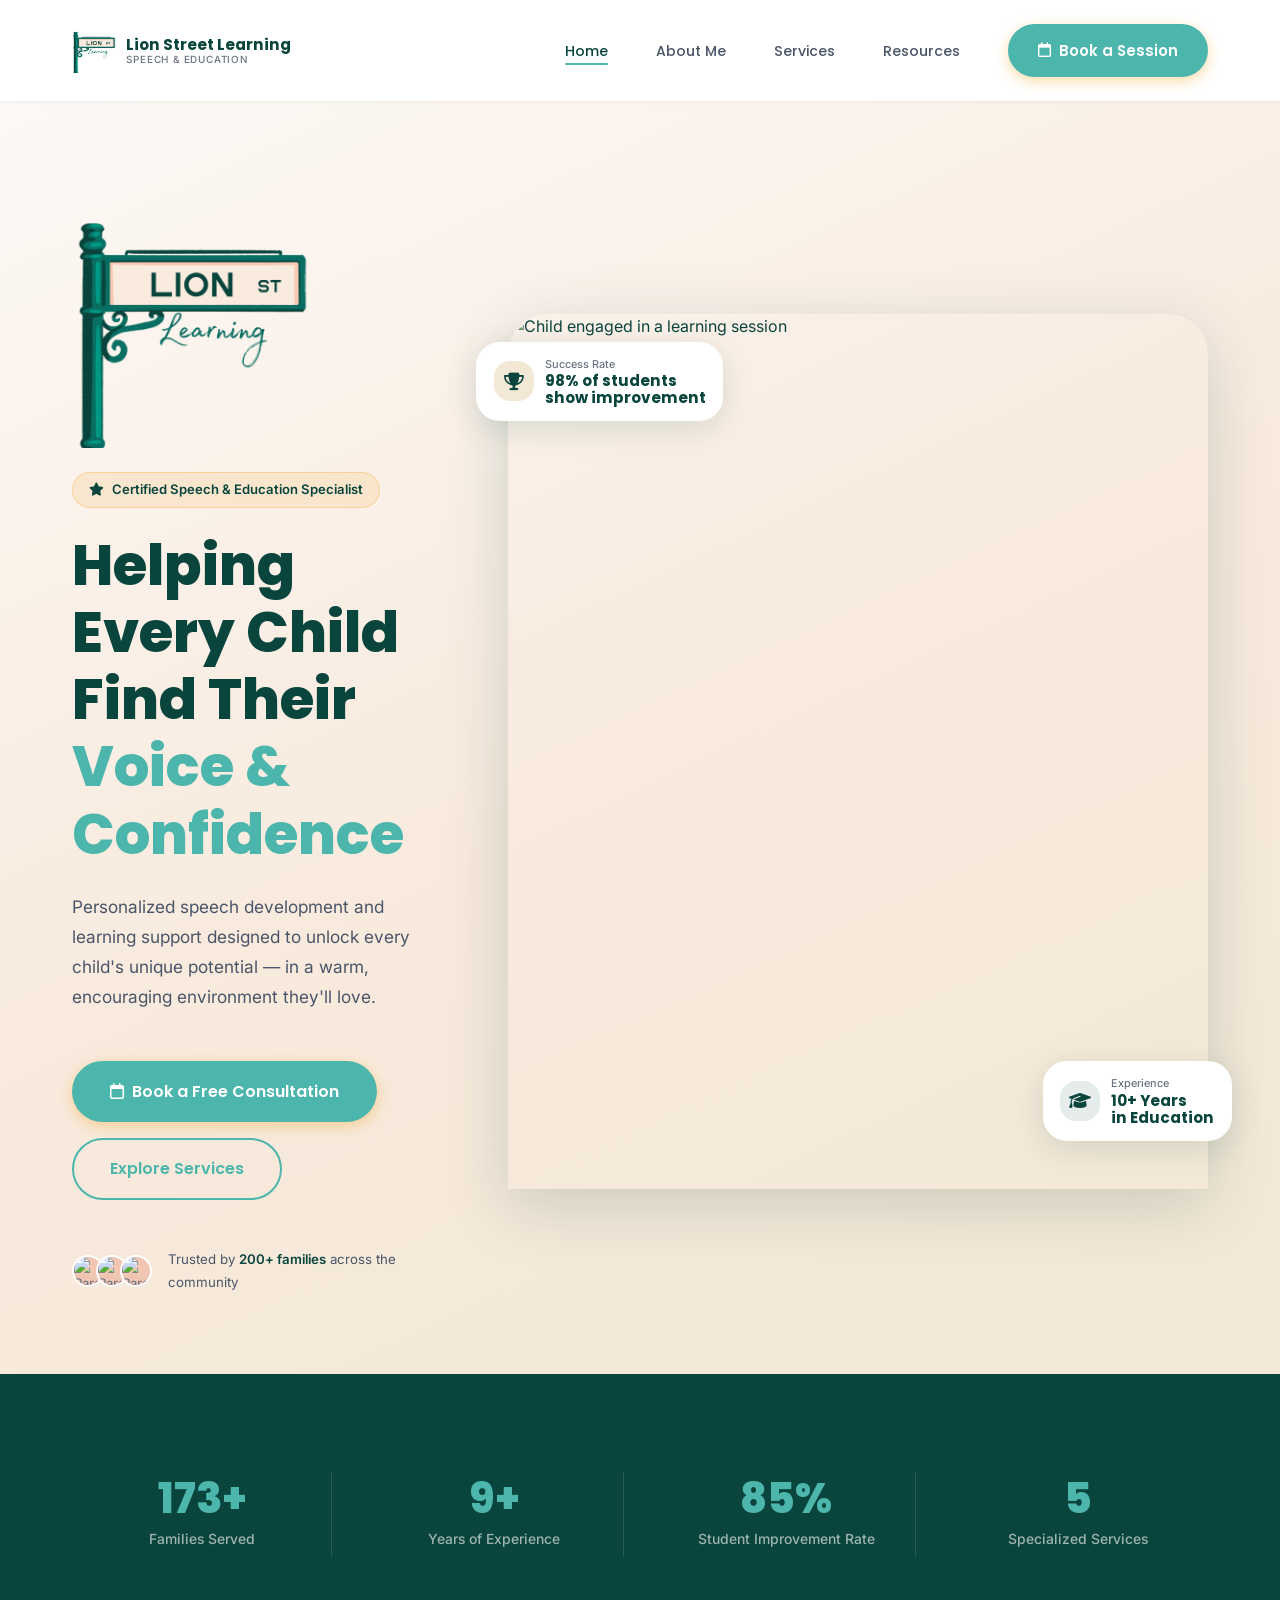
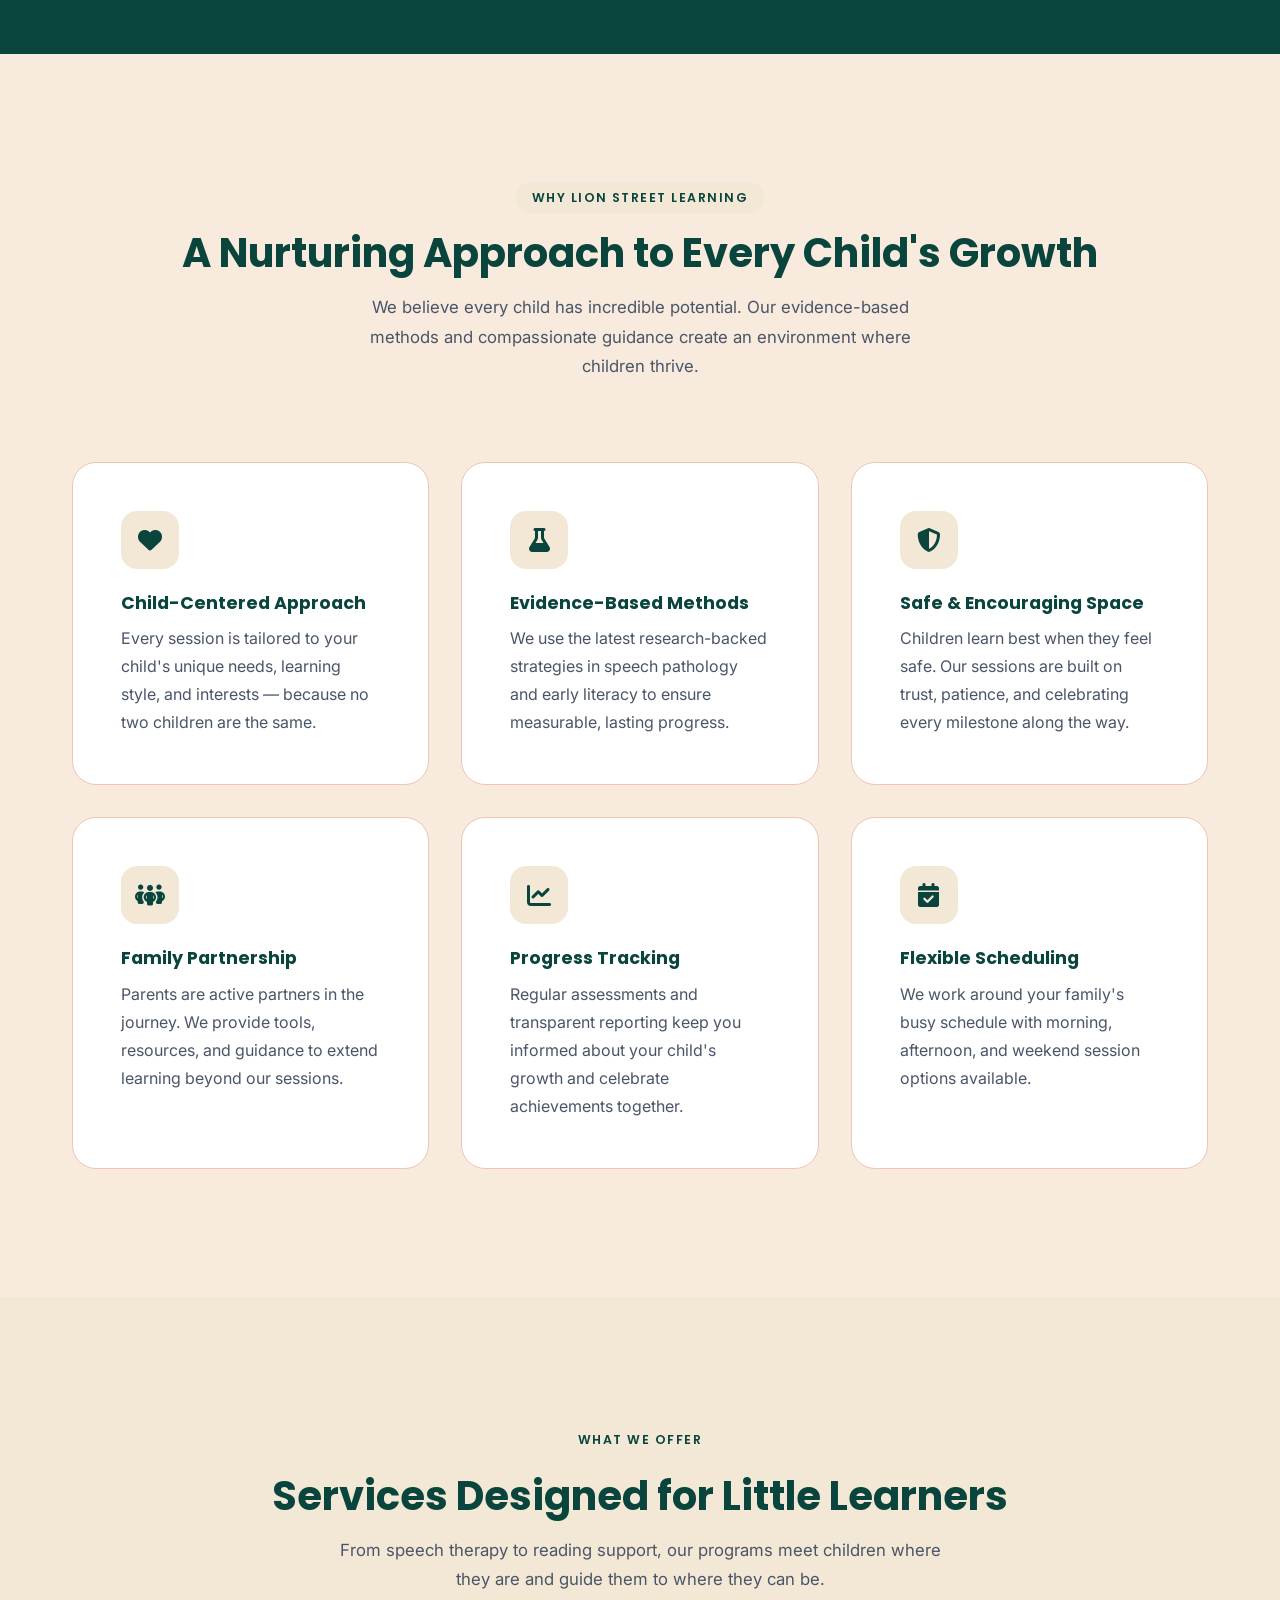
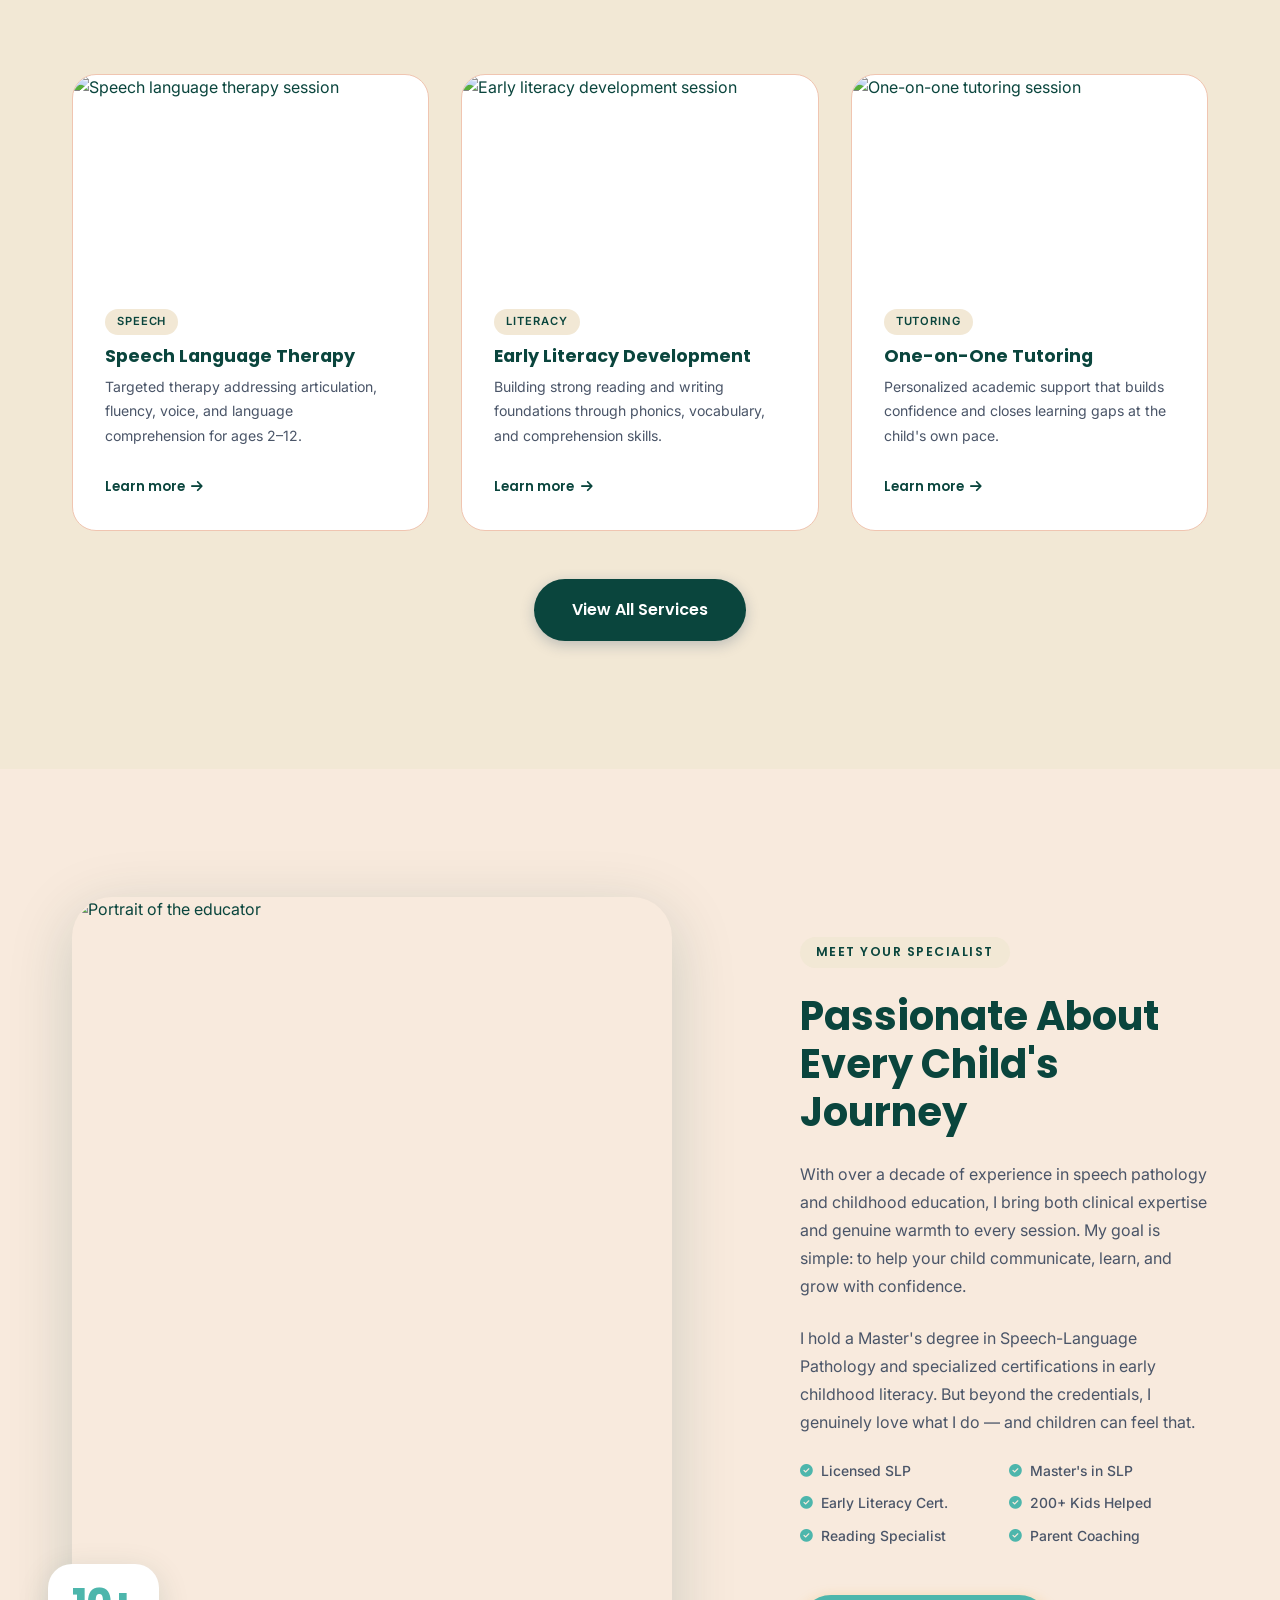
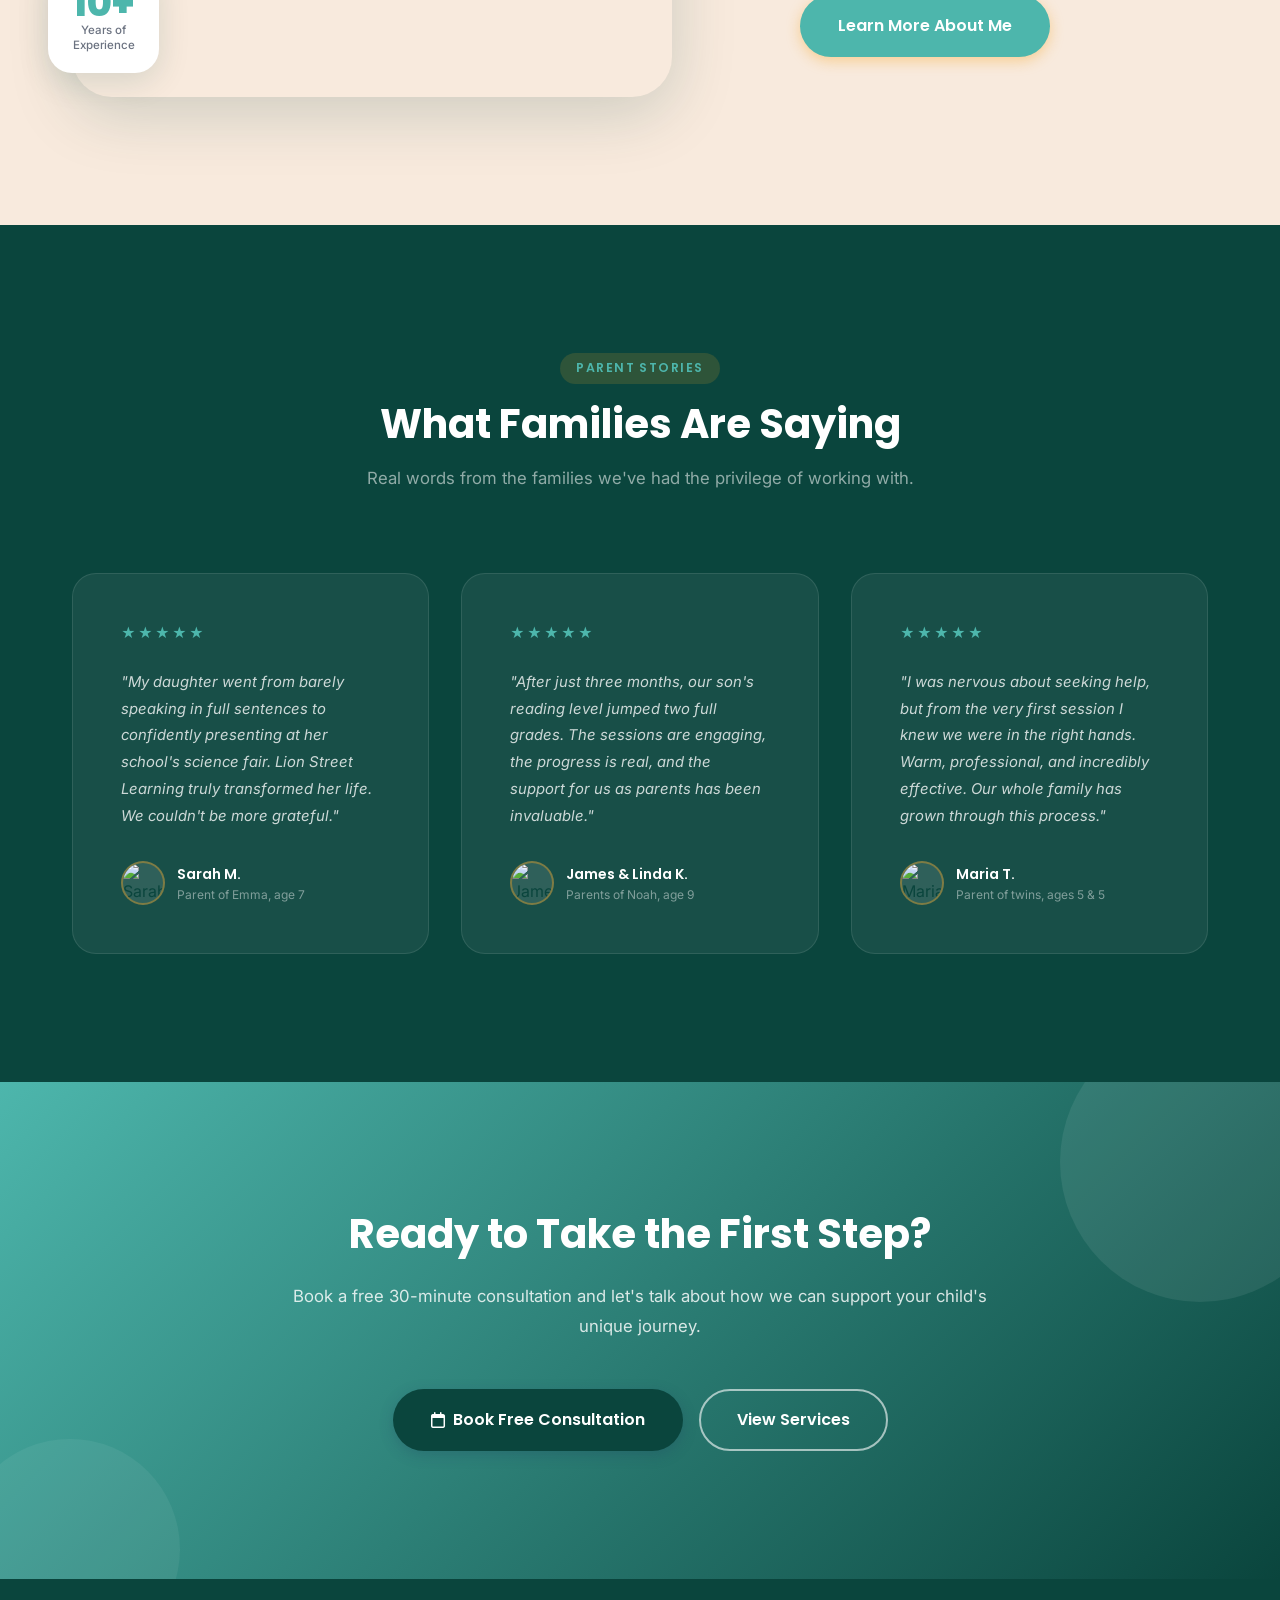
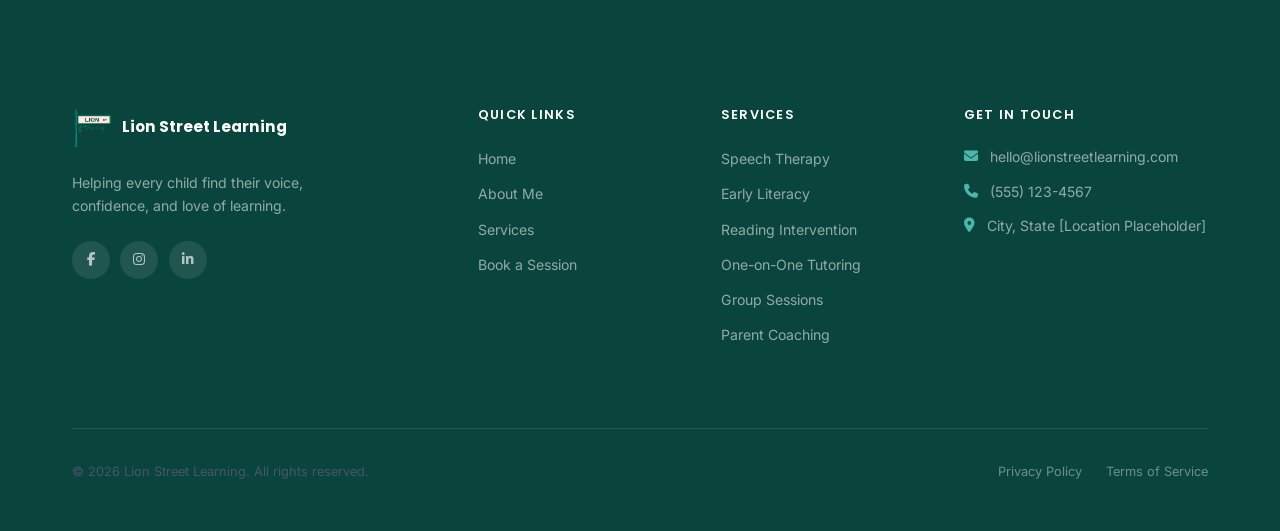
==== commit 49809edd: "add logo to home page and nav" ====
--- a/index.html
+++ b/index.html
@@ -21,7 +21,7 @@
   <header class="nav" id="main-nav">
     <div class="nav__inner">
       <a href="index.html" class="nav__logo" aria-label="Lion Street Learning — Home">
-        <div class="nav__logo-mark">L</div>
+        <img class="nav__logo-img" src="images/main-logo.png" alt="Lion Street Learning logo" width="44" height="44" />
         <div class="nav__logo-text">
           <span class="nav__logo-name">Lion Street Learning</span>
           <span class="nav__logo-tagline">Speech &amp; Education</span>
@@ -66,6 +66,13 @@
         <div class="hero__inner">
 
           <div class="hero__content">
+            <img
+              class="hero__logo"
+              src="images/main-logo.png"
+              alt="Lion Street Learning"
+              width="160"
+              height="160"
+            />
             <span class="hero__eyebrow">
               <i class="fa-solid fa-star" aria-hidden="true"></i>
               Certified Speech &amp; Education Specialist
@@ -423,7 +430,7 @@
 
         <div class="footer__brand">
           <div class="footer__logo">
-            <div class="footer__logo-mark">L</div>
+            <img class="footer__logo-img" src="images/main-logo.png" alt="Lion Street Learning logo" width="40" height="40" />
             <div class="footer__logo-name">Lion Street Learning</div>
           </div>
           <p class="footer__tagline">Helping every child find their voice, confidence, and love of learning.</p>
--- a/css/style.css
+++ b/css/style.css
@@ -269,10 +269,11 @@
   z-index: 100;
   transition: all var(--ease);
   padding-block: var(--sp-md);
+  background-color: var(--clr-surface);
+  box-shadow: var(--sh-sm);
 }
 
 .nav.scrolled {
-  background-color: var(--clr-surface);
   box-shadow: var(--sh-md);
   padding-block: 0.75rem;
 }
@@ -311,6 +312,25 @@
 
 .nav__logo:hover .nav__logo-mark {
   transform: rotate(-5deg) scale(1.05);
+}
+
+.nav__logo-img {
+  height: 44px;
+  width: auto;
+  display: block;
+  flex-shrink: 0;
+  transition: transform var(--ease);
+}
+
+.nav__logo:hover .nav__logo-img {
+  transform: scale(1.05);
+}
+
+.footer__logo-img {
+  height: 40px;
+  width: auto;
+  display: block;
+  flex-shrink: 0;
 }
 
 .nav__logo-text {
@@ -336,8 +356,6 @@
 }
 
 /* Light variant (dark hero backgrounds) */
-.nav--light:not(.scrolled) .nav__logo-name { color: #fff; }
-.nav--light:not(.scrolled) .nav__logo-tagline { color: rgba(255, 255, 255, 0.6); }
 
 /* Menu */
 .nav__menu {
@@ -380,10 +398,6 @@
 .nav__link:hover::after,
 .nav__link.active::after { width: 100%; }
 
-.nav--light:not(.scrolled) .nav__link { color: rgba(255, 255, 255, 0.8); }
-.nav--light:not(.scrolled) .nav__link:hover,
-.nav--light:not(.scrolled) .nav__link.active { color: #fff; }
-.nav--light:not(.scrolled) .nav__link::after { background-color: #fff; }
 
 /* Hamburger */
 .nav__hamburger {
@@ -405,7 +419,6 @@
   transition: all var(--ease);
 }
 
-.nav--light:not(.scrolled) .nav__hamburger span { background-color: #fff; }
 
 .nav__hamburger.open span:nth-child(1) { transform: translateY(7px) rotate(45deg); }
 .nav__hamburger.open span:nth-child(2) { opacity: 0; transform: scaleX(0); }
@@ -659,6 +672,13 @@
   gap: var(--sp-2xl);
   align-items: center;
   padding-bottom: var(--sp-2xl);
+}
+
+.hero__logo {
+  height: 240px;
+  width: auto;
+  display: block;
+  margin-bottom: var(--sp-md);
 }
 
 .hero__eyebrow {
@@ -1584,6 +1604,7 @@
     text-align: center;
   }
 
+  .hero__logo { margin-inline: auto; height: 180px; }
   .hero__lead { max-width: none; margin-inline: auto; }
   .hero__actions { justify-content: center; }
   .hero__trust { justify-content: center; }
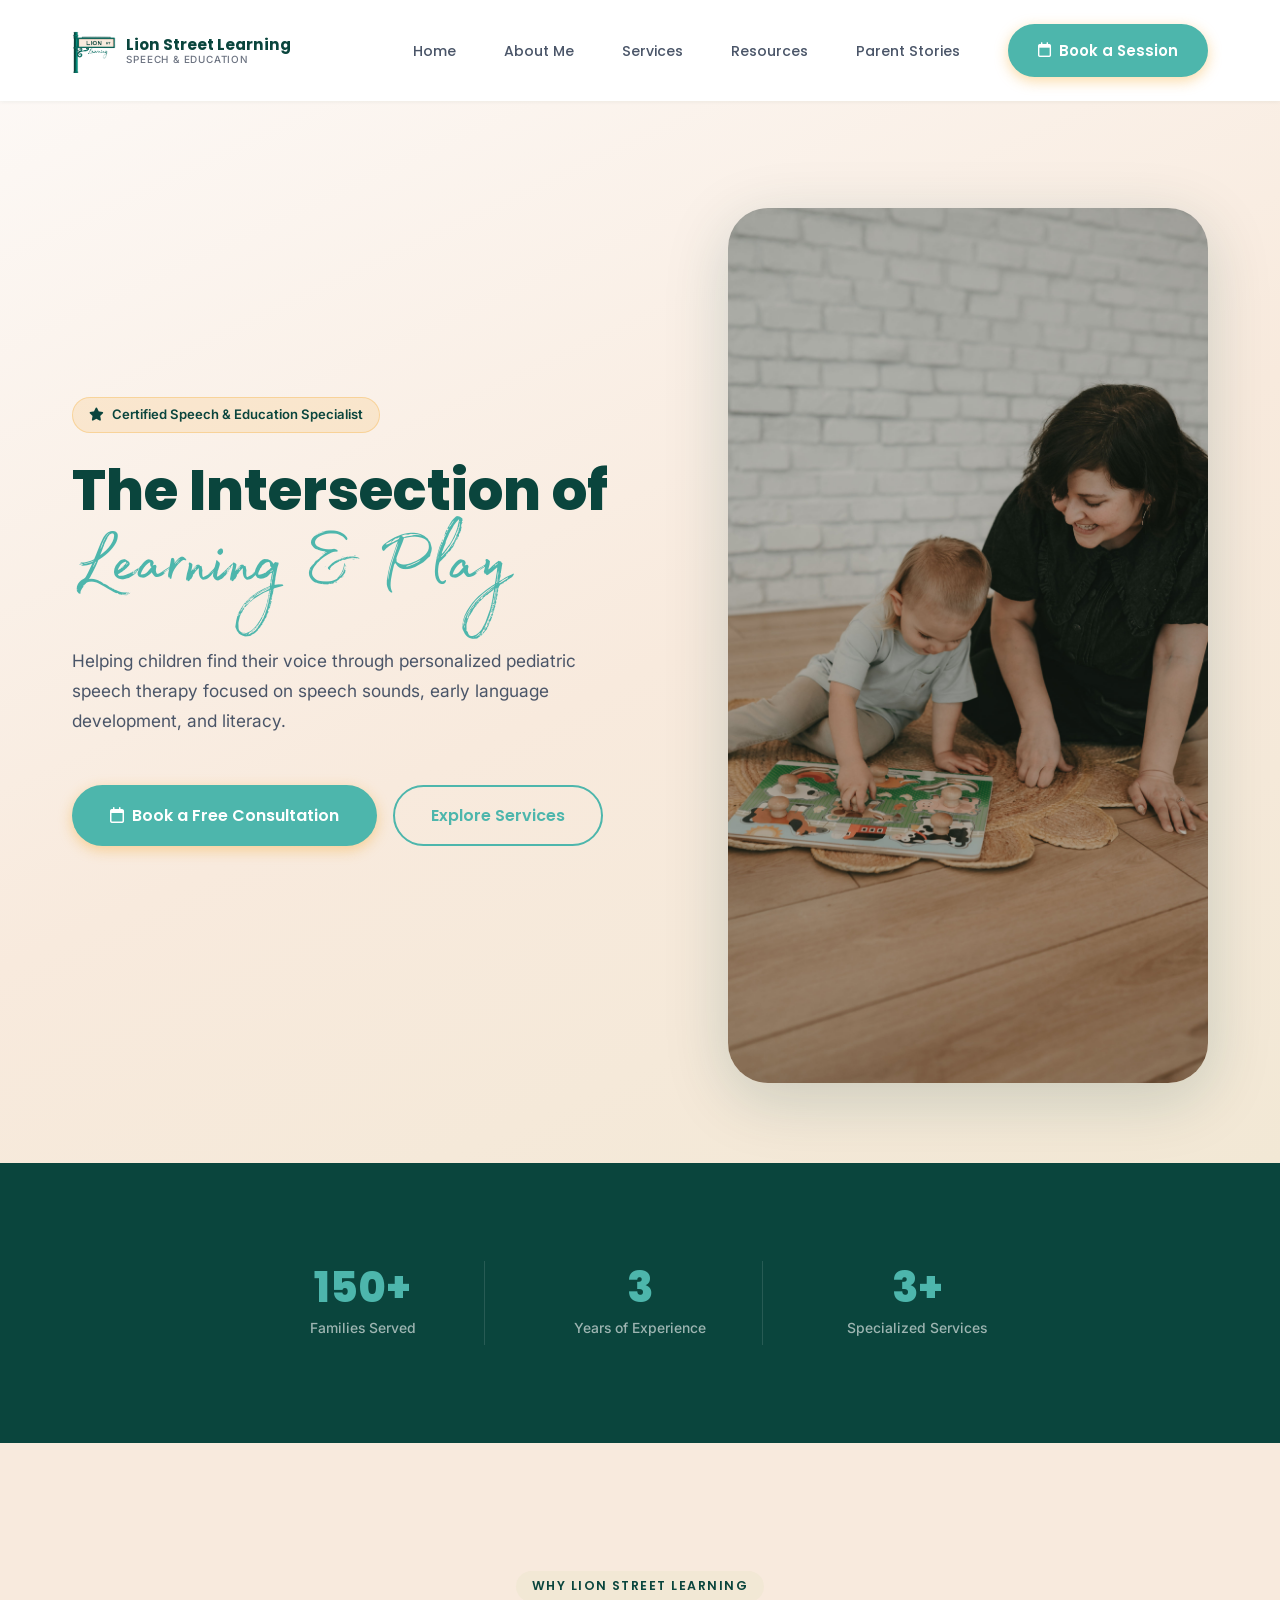
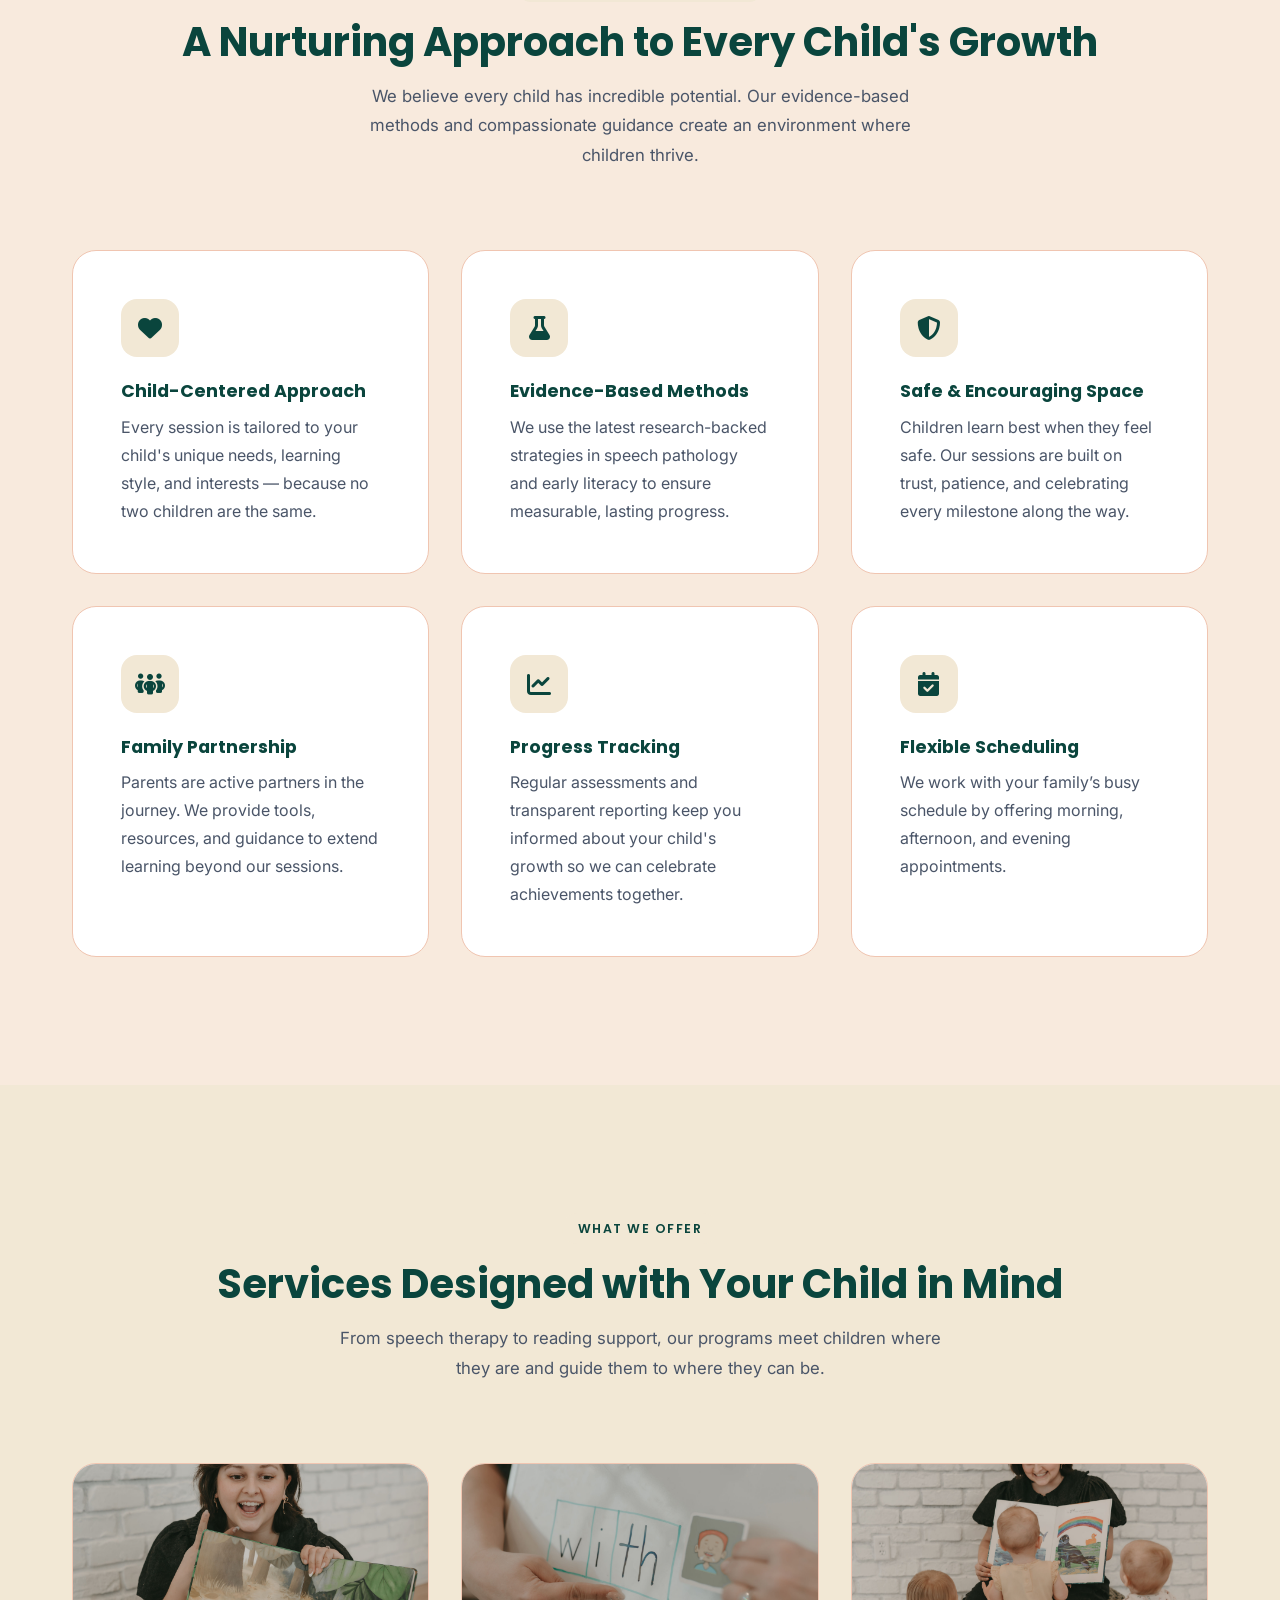
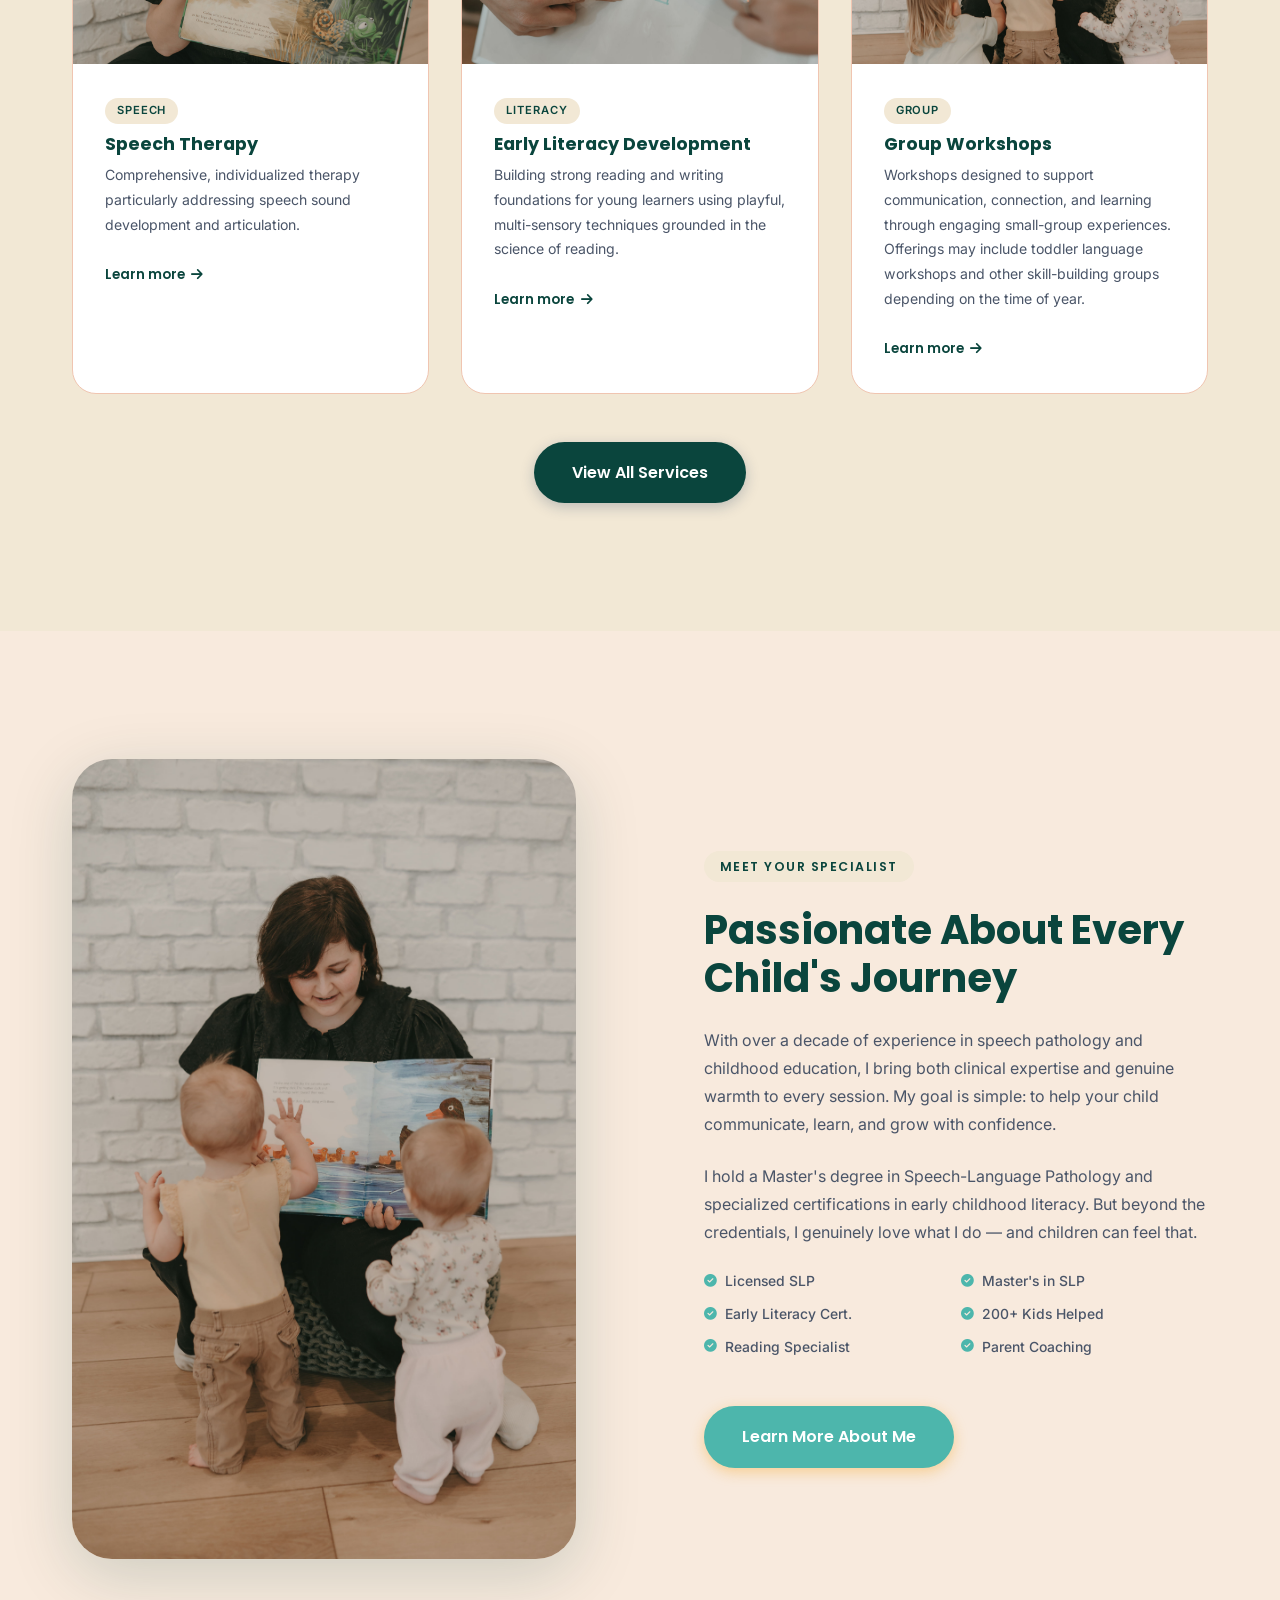
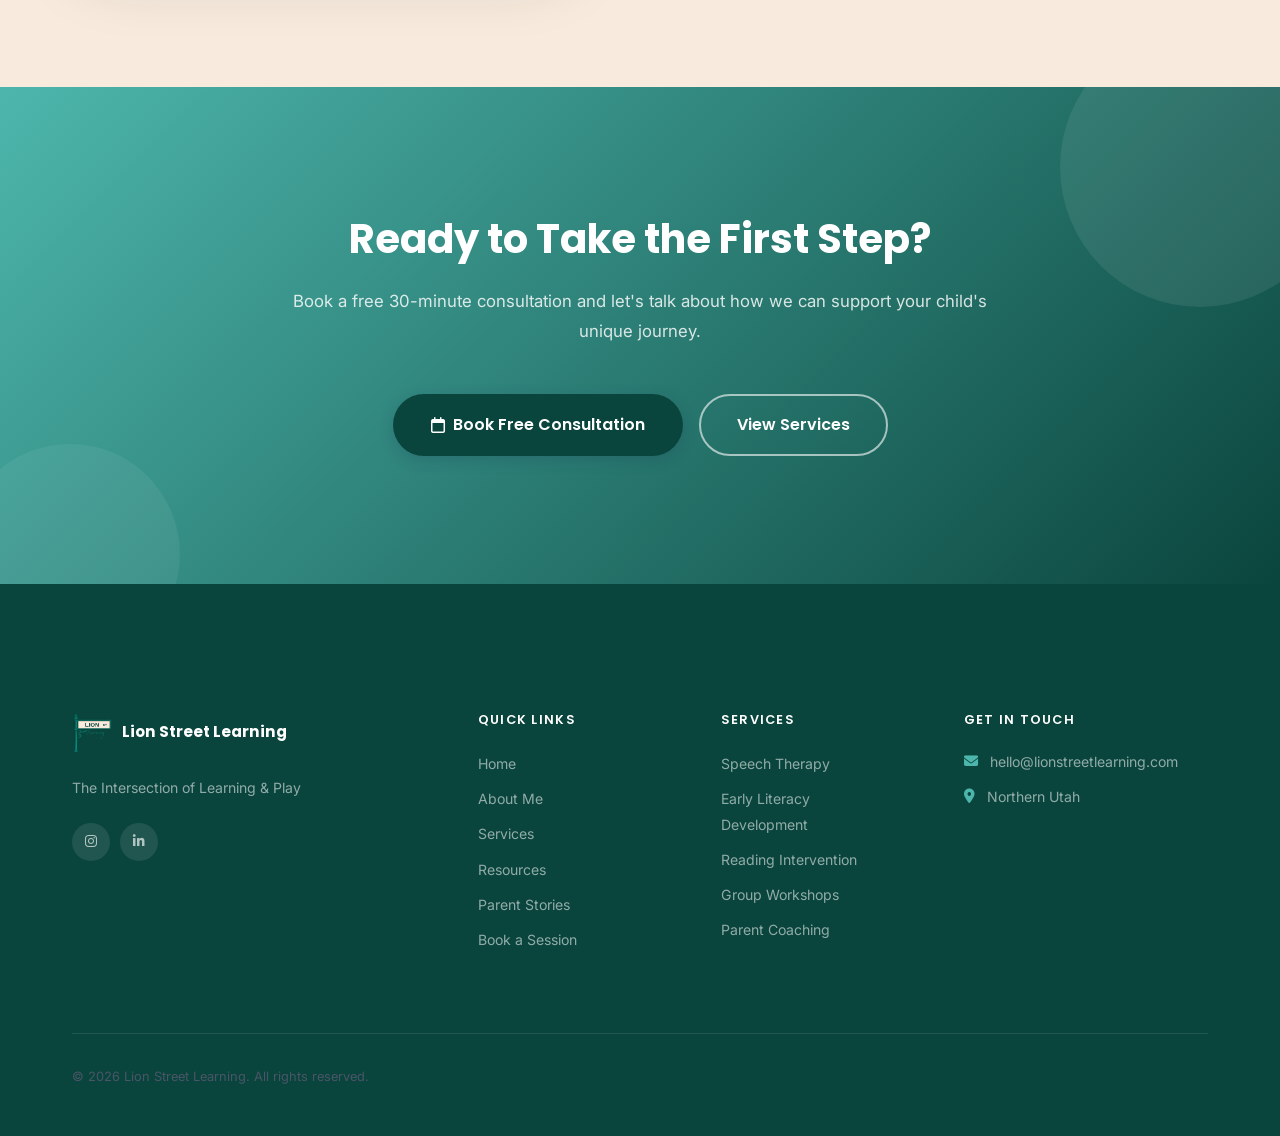
==== commit a640d45c: "pictures and first edits" ====
--- a/index.html
+++ b/index.html
@@ -20,7 +20,7 @@
   <!-- ── Navigation ─────────────────────────────────────── -->
   <header class="nav" id="main-nav">
     <div class="nav__inner">
-      <a href="index.html" class="nav__logo" aria-label="Lion Street Learning — Home">
+      <a href="/" class="nav__logo" aria-label="Lion Street Learning — Home">
         <img class="nav__logo-img" src="images/main-logo.png" alt="Lion Street Learning logo" width="44" height="44" />
         <div class="nav__logo-text">
           <span class="nav__logo-name">Lion Street Learning</span>
@@ -30,13 +30,14 @@
 
       <nav class="nav__menu" aria-label="Primary navigation">
         <ul class="nav__links" role="list">
-          <li><a href="index.html"     class="nav__link">Home</a></li>
-          <li><a href="about.html"     class="nav__link">About Me</a></li>
-          <li><a href="services.html"  class="nav__link">Services</a></li>
-          <li><a href="resources.html" class="nav__link">Resources</a></li>
+          <li><a href="/"     class="nav__link">Home</a></li>
+          <li><a href="about"     class="nav__link">About Me</a></li>
+          <li><a href="services"  class="nav__link">Services</a></li>
+          <li><a href="resources" class="nav__link">Resources</a></li>
+          <li><a href="parent-stories" class="nav__link">Parent Stories</a></li>
         </ul>
         <div class="nav__cta">
-          <a href="services.html#contact" class="btn btn--primary">
+          <a href="services#contact" class="btn btn--primary">
             <i class="fa-regular fa-calendar" aria-hidden="true"></i> Book a Session
           </a>
         </div>
@@ -48,12 +49,13 @@
     </div>
 
     <div class="nav__mobile-menu" id="mobile-menu" role="dialog" aria-label="Mobile navigation">
-      <a href="index.html"     class="nav__mobile-link">Home</a>
-      <a href="about.html"     class="nav__mobile-link">About Me</a>
-      <a href="services.html"  class="nav__mobile-link">Services</a>
-      <a href="resources.html" class="nav__mobile-link">Resources</a>
+      <a href="/"     class="nav__mobile-link">Home</a>
+      <a href="about"     class="nav__mobile-link">About Me</a>
+      <a href="services"  class="nav__mobile-link">Services</a>
+      <a href="resources" class="nav__mobile-link">Resources</a>
+      <a href="parent-stories" class="nav__mobile-link">Parent Stories</a>
       <div class="nav__mobile-cta">
-        <a href="services.html#contact" class="btn btn--primary">Book a Session</a>
+        <a href="services#contact" class="btn btn--primary">Book a Session</a>
       </div>
     </div>
   </header>
@@ -66,84 +68,40 @@
         <div class="hero__inner">
 
           <div class="hero__content">
-            <img
-              class="hero__logo"
-              src="images/main-logo.png"
-              alt="Lion Street Learning"
-              width="160"
-              height="160"
-            />
             <span class="hero__eyebrow">
               <i class="fa-solid fa-star" aria-hidden="true"></i>
               Certified Speech &amp; Education Specialist
             </span>
 
             <h1>
-              Helping Every Child Find Their
-              <span class="highlight">Voice &amp; Confidence</span>
+              The Intersection of<br/>
+              <span class="highlight">Learning &amp; Play</span>
             </h1>
 
             <p class="hero__lead">
-              Personalized speech development and learning support designed to unlock
-              every child's unique potential — in a warm, encouraging environment they'll love.
+              Helping children find their voice through personalized pediatric speech therapy focused on speech sounds, early language development, and literacy.
             </p>
 
             <div class="hero__actions">
-              <a href="services.html#contact" class="btn btn--primary btn--lg">
+              <a href="services#contact" class="btn btn--primary btn--lg">
                 <i class="fa-regular fa-calendar" aria-hidden="true"></i> Book a Free Consultation
               </a>
-              <a href="services.html" class="btn btn--outline btn--lg">
+              <a href="services" class="btn btn--outline btn--lg">
                 Explore Services
               </a>
             </div>
 
-            <div class="hero__trust">
-              <div class="hero__trust-avatars" aria-hidden="true">
-                <div class="hero__trust-avatar">
-                  <img src="https://placehold.co/32x32/f5a623/ffffff?text=P" alt="Parent" />
-                </div>
-                <div class="hero__trust-avatar">
-                  <img src="https://placehold.co/32x32/2d5b8e/ffffff?text=P" alt="Parent" />
-                </div>
-                <div class="hero__trust-avatar">
-                  <img src="https://placehold.co/32x32/1e3a5f/ffffff?text=P" alt="Parent" />
-                </div>
-              </div>
-              <p class="hero__trust-text">
-                Trusted by <strong>200+ families</strong> across the community
-              </p>
-            </div>
-          </div>
+          </div><!-- /hero__content -->
 
           <div class="hero__image-wrap">
             <div class="hero__image">
               <img
-                src="https://placehold.co/700x875/e8d5b7/5c4a2a?text=Hero+Image"
+                src="images/joint-attention.jpg"
                 alt="Child engaged in a learning session"
                 width="700"
                 height="875"
               />
             </div>
-
-            <div class="hero__badge hero__badge--tl">
-              <div class="hero__badge-icon hero__badge-icon--gold">
-                <i class="fa-solid fa-trophy" aria-hidden="true"></i>
-              </div>
-              <div>
-                <div class="hero__badge-label">Success Rate</div>
-                <div class="hero__badge-value">98% of students<br/>show improvement</div>
-              </div>
-            </div>
-
-            <div class="hero__badge hero__badge--br">
-              <div class="hero__badge-icon hero__badge-icon--blue">
-                <i class="fa-solid fa-graduation-cap" aria-hidden="true"></i>
-              </div>
-              <div>
-                <div class="hero__badge-label">Experience</div>
-                <div class="hero__badge-value">10+ Years<br/>in Education</div>
-              </div>
-            </div>
           </div>
 
         </div>
@@ -159,15 +117,11 @@
             <div class="stats__label">Families Served</div>
           </div>
           <div class="stats__item reveal reveal-delay-1">
-            <div class="stats__number" data-target="10" data-suffix="+">10+</div>
+            <div class="stats__number" data-target="4" data-suffix="">4</div>
             <div class="stats__label">Years of Experience</div>
           </div>
-          <div class="stats__item reveal reveal-delay-2">
-            <div class="stats__number" data-target="98" data-suffix="%">98%</div>
-            <div class="stats__label">Student Improvement Rate</div>
-          </div>
           <div class="stats__item reveal reveal-delay-3">
-            <div class="stats__number" data-target="6" data-suffix="">6</div>
+            <div class="stats__number" data-target="4" data-suffix="+">5</div>
             <div class="stats__label">Specialized Services</div>
           </div>
         </div>
@@ -221,7 +175,7 @@
               <i class="fa-solid fa-chart-line" aria-hidden="true"></i>
             </div>
             <h3>Progress Tracking</h3>
-            <p>Regular assessments and transparent reporting keep you informed about your child's growth and celebrate achievements together.</p>
+            <p>Regular assessments and transparent reporting keep you informed about your child's growth so we can celebrate achievements together.</p>
           </article>
 
           <article class="feature-card reveal reveal-delay-3">
@@ -229,7 +183,7 @@
               <i class="fa-solid fa-calendar-check" aria-hidden="true"></i>
             </div>
             <h3>Flexible Scheduling</h3>
-            <p>We work around your family's busy schedule with morning, afternoon, and weekend session options available.</p>
+            <p>We work with your family’s busy schedule by offering morning, afternoon, and evening appointments.</p>
           </article>
         </div>
       </div>
@@ -240,7 +194,7 @@
       <div class="container">
         <header class="section-header reveal">
           <span class="eyebrow">What We Offer</span>
-          <h2 id="services-preview-heading">Services Designed for Little Learners</h2>
+          <h2 id="services-preview-heading">Services Designed with Your Child in Mind</h2>
           <p>From speech therapy to reading support, our programs meet children where they are and guide them to where they can be.</p>
         </header>
 
@@ -248,14 +202,14 @@
           <article class="svc-card reveal reveal-delay-1">
             <img
               class="svc-card__img"
-              src="https://placehold.co/600x338/f5a623/ffffff?text=Speech+Therapy"
-              alt="Speech language therapy session"
+              src="images/artic.jpg"
+              alt="Speech therapy session with a child"
             />
             <div class="svc-card__body">
               <span class="svc-card__tag">Speech</span>
-              <h3>Speech Language Therapy</h3>
-              <p>Targeted therapy addressing articulation, fluency, voice, and language comprehension for ages 2–12.</p>
-              <a href="services.html" class="svc-card__link">
+              <h3>Speech Therapy</h3>
+              <p>Comprehensive, individualized therapy particularly addressing speech sound development and articulation.</p>
+              <a href="services" class="svc-card__link">
                 Learn more <i class="fa-solid fa-arrow-right" aria-hidden="true"></i>
               </a>
             </div>
@@ -264,14 +218,14 @@
           <article class="svc-card reveal reveal-delay-2">
             <img
               class="svc-card__img"
-              src="https://placehold.co/600x338/1e3a5f/ffffff?text=Early+Literacy"
-              alt="Early literacy development session"
+              src="images/early-literacy-artic-materials.jpg"
+              alt="Early literacy development materials and activities"
             />
             <div class="svc-card__body">
               <span class="svc-card__tag">Literacy</span>
               <h3>Early Literacy Development</h3>
-              <p>Building strong reading and writing foundations through phonics, vocabulary, and comprehension skills.</p>
-              <a href="services.html" class="svc-card__link">
+              <p>Building strong reading and writing foundations for young learners using playful, multi-sensory techniques grounded in the science of reading.</p>
+              <a href="services" class="svc-card__link">
                 Learn more <i class="fa-solid fa-arrow-right" aria-hidden="true"></i>
               </a>
             </div>
@@ -280,14 +234,14 @@
           <article class="svc-card reveal reveal-delay-3">
             <img
               class="svc-card__img"
-              src="https://placehold.co/600x338/2d5b8e/ffffff?text=One-on-One+Tutoring"
-              alt="One-on-one tutoring session"
+              src="images/shared-story-toddler-workshop.jpg"
+              alt="Children in a group workshop session"
             />
             <div class="svc-card__body">
-              <span class="svc-card__tag">Tutoring</span>
-              <h3>One-on-One Tutoring</h3>
-              <p>Personalized academic support that builds confidence and closes learning gaps at the child's own pace.</p>
-              <a href="services.html" class="svc-card__link">
+              <span class="svc-card__tag">Group</span>
+              <h3>Group Workshops</h3>
+              <p>Workshops designed to support communication, connection, and learning through engaging small-group experiences. Offerings may include toddler language workshops and other skill-building groups depending on the time of year.</p>
+              <a href="services" class="svc-card__link">
                 Learn more <i class="fa-solid fa-arrow-right" aria-hidden="true"></i>
               </a>
             </div>
@@ -295,7 +249,7 @@
         </div>
 
         <div class="text-center" style="margin-top: 3rem;">
-          <a href="services.html" class="btn btn--secondary btn--lg">View All Services</a>
+          <a href="services" class="btn btn--secondary btn--lg">View All Services</a>
         </div>
       </div>
     </section>
@@ -308,15 +262,11 @@
           <div class="about-snippet__image reveal">
             <div class="about-snippet__img">
               <img
-                src="https://placehold.co/600x800/1e3a5f/ffffff?text=Educator+Photo"
+                src="images/shared-story-reading.jpg"
                 alt="Portrait of the educator"
                 width="600"
                 height="800"
               />
-            </div>
-            <div class="about-snippet__years">
-              <div class="about-snippet__years-num">10+</div>
-              <div class="about-snippet__years-label">Years of Experience</div>
             </div>
           </div>
 
@@ -335,70 +285,9 @@
               <li class="checklist-item"><i class="fa-solid fa-circle-check" aria-hidden="true"></i> Parent Coaching</li>
             </ul>
 
-            <a href="about.html" class="btn btn--primary btn--lg">Learn More About Me</a>
-          </div>
-
-        </div>
-      </div>
-    </section>
-
-    <!-- ── Testimonials ────────────────────────────────────── -->
-    <section class="testimonials" aria-labelledby="testimonials-heading">
-      <div class="container">
-        <header class="section-header reveal">
-          <span class="eyebrow">Parent Stories</span>
-          <h2 id="testimonials-heading">What Families Are Saying</h2>
-          <p>Real words from the families we've had the privilege of working with.</p>
-        </header>
-
-        <div class="testimonials__grid">
-          <article class="testi-card reveal reveal-delay-1">
-            <div class="testi-card__stars" aria-label="5 out of 5 stars">★★★★★</div>
-            <blockquote>
-              <p class="testi-card__quote">"My daughter went from barely speaking in full sentences to confidently presenting at her school's science fair. Lion Street Learning truly transformed her life. We couldn't be more grateful."</p>
-            </blockquote>
-            <div class="testi-card__author">
-              <div class="testi-card__avatar">
-                <img src="https://placehold.co/44x44/f5a623/ffffff?text=S" alt="Sarah M." />
-              </div>
-              <div>
-                <div class="testi-card__name">Sarah M.</div>
-                <div class="testi-card__role">Parent of Emma, age 7</div>
-              </div>
-            </div>
-          </article>
-
-          <article class="testi-card reveal reveal-delay-2">
-            <div class="testi-card__stars" aria-label="5 out of 5 stars">★★★★★</div>
-            <blockquote>
-              <p class="testi-card__quote">"After just three months, our son's reading level jumped two full grades. The sessions are engaging, the progress is real, and the support for us as parents has been invaluable."</p>
-            </blockquote>
-            <div class="testi-card__author">
-              <div class="testi-card__avatar">
-                <img src="https://placehold.co/44x44/2d5b8e/ffffff?text=J" alt="James &amp; Linda K." />
-              </div>
-              <div>
-                <div class="testi-card__name">James &amp; Linda K.</div>
-                <div class="testi-card__role">Parents of Noah, age 9</div>
-              </div>
-            </div>
-          </article>
-
-          <article class="testi-card reveal reveal-delay-3">
-            <div class="testi-card__stars" aria-label="5 out of 5 stars">★★★★★</div>
-            <blockquote>
-              <p class="testi-card__quote">"I was nervous about seeking help, but from the very first session I knew we were in the right hands. Warm, professional, and incredibly effective. Our whole family has grown through this process."</p>
-            </blockquote>
-            <div class="testi-card__author">
-              <div class="testi-card__avatar">
-                <img src="https://placehold.co/44x44/d4850a/ffffff?text=M" alt="Maria T." />
-              </div>
-              <div>
-                <div class="testi-card__name">Maria T.</div>
-                <div class="testi-card__role">Parent of twins, ages 5 &amp; 5</div>
-              </div>
-            </div>
-          </article>
+            <a href="about" class="btn btn--primary btn--lg">Learn More About Me</a>
+          </div>
+
         </div>
       </div>
     </section>
@@ -412,10 +301,10 @@
           <h2>Ready to Take the First Step?</h2>
           <p>Book a free 30-minute consultation and let's talk about how we can support your child's unique journey.</p>
           <div class="cta-banner__actions">
-            <a href="services.html#contact" class="btn btn--secondary btn--lg">
+            <a href="services#contact" class="btn btn--secondary btn--lg">
               <i class="fa-regular fa-calendar" aria-hidden="true"></i> Book Free Consultation
             </a>
-            <a href="services.html" class="btn btn--outline-white btn--lg">View Services</a>
+            <a href="services" class="btn btn--outline-white btn--lg">View Services</a>
           </div>
         </div>
       </div>
@@ -433,33 +322,33 @@
             <img class="footer__logo-img" src="images/main-logo.png" alt="Lion Street Learning logo" width="40" height="40" />
             <div class="footer__logo-name">Lion Street Learning</div>
           </div>
-          <p class="footer__tagline">Helping every child find their voice, confidence, and love of learning.</p>
+          <p class="footer__tagline">The Intersection of Learning &amp; Play</p>
           <div class="footer__social" aria-label="Social media links">
-            <a href="#" class="footer__social-link" aria-label="Facebook"><i class="fa-brands fa-facebook-f"></i></a>
-            <a href="#" class="footer__social-link" aria-label="Instagram"><i class="fa-brands fa-instagram"></i></a>
-            <a href="#" class="footer__social-link" aria-label="LinkedIn"><i class="fa-brands fa-linkedin-in"></i></a>
+            <a href="https://www.instagram.com/lionstreetlearning/" class="footer__social-link" aria-label="Instagram" target="_blank" rel="noopener noreferrer"><i class="fa-brands fa-instagram"></i></a>
+            <a href="https://www.linkedin.com/in/natalie-iverson/" class="footer__social-link" aria-label="LinkedIn" target="_blank" rel="noopener noreferrer"><i class="fa-brands fa-linkedin-in"></i></a>
           </div>
         </div>
 
         <div>
           <h3 class="footer__col-title">Quick Links</h3>
           <ul class="footer__links">
-            <li><a href="index.html"    class="footer__link">Home</a></li>
-            <li><a href="about.html"    class="footer__link">About Me</a></li>
-            <li><a href="services.html" class="footer__link">Services</a></li>
-            <li><a href="services.html#contact" class="footer__link">Book a Session</a></li>
+            <li><a href="/"    class="footer__link">Home</a></li>
+            <li><a href="about"    class="footer__link">About Me</a></li>
+            <li><a href="services" class="footer__link">Services</a></li>
+            <li><a href="resources" class="footer__link">Resources</a></li>
+            <li><a href="parent-stories" class="footer__link">Parent Stories</a></li>
+            <li><a href="services#contact" class="footer__link">Book a Session</a></li>
           </ul>
         </div>
 
         <div>
           <h3 class="footer__col-title">Services</h3>
           <ul class="footer__links">
-            <li><a href="services.html" class="footer__link">Speech Therapy</a></li>
-            <li><a href="services.html" class="footer__link">Early Literacy</a></li>
-            <li><a href="services.html" class="footer__link">Reading Intervention</a></li>
-            <li><a href="services.html" class="footer__link">One-on-One Tutoring</a></li>
-            <li><a href="services.html" class="footer__link">Group Sessions</a></li>
-            <li><a href="services.html" class="footer__link">Parent Coaching</a></li>
+            <li><a href="services" class="footer__link">Speech Therapy</a></li>
+            <li><a href="services" class="footer__link">Early Literacy Development</a></li>
+            <li><a href="services" class="footer__link">Reading Intervention</a></li>
+            <li><a href="services" class="footer__link">Group Workshops</a></li>
+            <li><a href="services" class="footer__link">Parent Coaching</a></li>
           </ul>
         </div>
 
@@ -471,12 +360,8 @@
               <a href="mailto:hello@lionstreetlearning.com" class="footer__link">hello@lionstreetlearning.com</a>
             </div>
             <div class="footer__contact-item">
-              <i class="fa-solid fa-phone" aria-hidden="true"></i>
-              <a href="tel:+15551234567" class="footer__link">(555) 123-4567</a>
-            </div>
-            <div class="footer__contact-item">
               <i class="fa-solid fa-location-dot" aria-hidden="true"></i>
-              <span>City, State [Location Placeholder]</span>
+              <span>Northern Utah</span>
             </div>
           </address>
         </div>
@@ -485,10 +370,6 @@
 
       <div class="footer__bottom">
         <p>&copy; <span id="year"></span> Lion Street Learning. All rights reserved.</p>
-        <nav class="footer__legal" aria-label="Legal links">
-          <a href="#">Privacy Policy</a>
-          <a href="#">Terms of Service</a>
-        </nav>
       </div>
     </div>
   </footer>
--- a/css/style.css
+++ b/css/style.css
@@ -2,6 +2,23 @@
    LION STREET LEARNING — Main Stylesheet
    Version: 1.0.0
    ============================================================ */
+
+/* ── 0. Custom Fonts ────────────────────────────────────── */
+@font-face {
+  font-family: 'MadelynRough';
+  src: url('../fonts/tester.woff2') format('woff2');
+  font-weight: normal;
+  font-style: normal;
+  font-display: swap;
+}
+
+@font-face {
+  font-family: 'MadelynRegular';
+  src: url('../fonts/madelyn-regular.woff2') format('woff2');
+  font-weight: normal;
+  font-style: normal;
+  font-display: swap;
+}
 
 /* ── 1. CSS Variables (Design Tokens) ───────────────────── */
 :root {
@@ -668,7 +685,7 @@
 
 .hero__inner {
   display: grid;
-  grid-template-columns: 1fr 1fr;
+  grid-template-columns: 6fr 5fr;
   gap: var(--sp-2xl);
   align-items: center;
   padding-bottom: var(--sp-2xl);
@@ -702,6 +719,10 @@
 
 .hero h1 .highlight {
   color: var(--clr-primary);
+  font-family: 'MadelynRegular', cursive;
+  font-weight: normal;
+  font-size: 1.75em;
+  line-height: 1;
 }
 
 .hero__lead {
@@ -753,7 +774,7 @@
 .hero__image-wrap { position: relative; }
 
 .hero__image {
-  border-radius: var(--r-xl) var(--r-xl) 0 0;
+  border-radius: var(--r-xl);
   overflow: hidden;
   box-shadow: var(--sh-xl);
 }
@@ -762,6 +783,7 @@
   width: 100%;
   aspect-ratio: 4/5;
   object-fit: cover;
+  object-position: 75% center;
 }
 
 /* Floating badge cards */
@@ -837,9 +859,11 @@
 
 .stats__grid {
   display: grid;
-  grid-template-columns: repeat(4, 1fr);
+  grid-template-columns: repeat(3, 1fr);
   text-align: center;
   gap: var(--sp-lg);
+  max-width: 800px;
+  margin-inline: auto;
 }
 
 .stats__item {
@@ -1327,7 +1351,117 @@
 
 .value-card h3 { font-size: 1.1rem; margin-bottom: 0.6rem; }
 
-/* ── 18. SERVICES PAGE ──────────────────────────────────── */
+/* ── 18. TIMELINE (About Page) ──────────────────────────── */
+.timeline {
+  position: relative;
+  padding-block: var(--sp-lg);
+}
+
+/* Center vertical line */
+.timeline::before {
+  content: '';
+  position: absolute;
+  top: 0;
+  bottom: 0;
+  left: 50%;
+  transform: translateX(-50%);
+  width: 2px;
+  background: linear-gradient(
+    to bottom,
+    transparent 0%,
+    var(--clr-primary) 8%,
+    var(--clr-primary) 92%,
+    transparent 100%
+  );
+}
+
+.timeline__entry {
+  display: grid;
+  grid-template-columns: 1fr 80px 1fr;
+  grid-template-areas: "image dot content";
+  gap: 0 var(--sp-xl);
+  align-items: center;
+  margin-bottom: var(--sp-3xl);
+}
+
+.timeline__entry:last-child { margin-bottom: 0; }
+
+.timeline__entry--reverse {
+  grid-template-areas: "content dot image";
+}
+
+/* Image */
+.timeline__image {
+  grid-area: image;
+}
+
+.timeline__image img {
+  width: 100%;
+  aspect-ratio: 4/3;
+  object-fit: cover;
+  border-radius: var(--r-lg);
+  box-shadow: var(--sh-xl);
+  display: block;
+}
+
+/* Center dot */
+.timeline__dot {
+  grid-area: dot;
+  display: flex;
+  justify-content: center;
+  align-items: center;
+  z-index: 1;
+}
+
+.timeline__dot-circle {
+  width: 56px;
+  height: 56px;
+  border-radius: 50%;
+  background: var(--clr-surface);
+  border: 3px solid var(--clr-primary);
+  display: flex;
+  align-items: center;
+  justify-content: center;
+  font-size: 1.1rem;
+  color: var(--clr-primary-dark);
+  box-shadow: 0 0 0 6px var(--clr-primary-light);
+  flex-shrink: 0;
+}
+
+/* Text content */
+.timeline__content {
+  grid-area: content;
+}
+
+.timeline__entry--reverse .timeline__content {
+  text-align: right;
+}
+
+.timeline__label {
+  display: inline-block;
+  font-size: 0.72rem;
+  font-weight: 600;
+  text-transform: uppercase;
+  letter-spacing: 0.1em;
+  color: var(--clr-primary-dark);
+  background: var(--clr-primary-light);
+  padding: 0.3rem 0.85rem;
+  border-radius: var(--r-full);
+  margin-bottom: 0.75rem;
+}
+
+.timeline__content h3 {
+  font-size: 1.5rem;
+  margin-bottom: 0.75rem;
+}
+
+.timeline__content p {
+  font-size: 0.93rem;
+  line-height: 1.8;
+  max-width: none;
+}
+
+/* ── 19. SERVICES PAGE ──────────────────────────────────── */
 .services-grid {
   display: grid;
   grid-template-columns: repeat(2, 1fr);
@@ -1342,6 +1476,13 @@
   display: grid;
   grid-template-columns: 2fr 3fr;
   transition: all var(--ease);
+}
+
+.svc-detail-card--full {
+  grid-column: 1 / -1;
+  max-width: 680px;
+  margin-inline: auto;
+  width: 100%;
 }
 
 .svc-detail-card:hover {
@@ -1569,7 +1710,100 @@
   min-height: 120px;
 }
 
-/* ── 19. Animations ─────────────────────────────────────── */
+/* ── 19. Success Modal ──────────────────────────────────── */
+.modal-overlay {
+  position: fixed;
+  inset: 0;
+  background: rgba(10, 69, 61, 0.55);
+  backdrop-filter: blur(4px);
+  z-index: 200;
+  display: flex;
+  align-items: center;
+  justify-content: center;
+  padding: var(--sp-lg);
+  opacity: 0;
+  transition: opacity 0.3s ease;
+}
+
+.modal-overlay.visible {
+  opacity: 1;
+}
+
+.modal-overlay[hidden] {
+  display: none;
+}
+
+.modal {
+  background: var(--clr-surface);
+  border-radius: var(--r-xl);
+  padding: var(--sp-2xl);
+  max-width: 480px;
+  width: 100%;
+  text-align: center;
+  position: relative;
+  box-shadow: var(--sh-xl);
+  transform: translateY(24px) scale(0.97);
+  transition: transform 0.35s cubic-bezier(0.34, 1.56, 0.64, 1);
+}
+
+.modal-overlay.visible .modal {
+  transform: translateY(0) scale(1);
+}
+
+.modal__close {
+  position: absolute;
+  top: 1.25rem;
+  right: 1.25rem;
+  width: 32px;
+  height: 32px;
+  border-radius: 50%;
+  background: var(--clr-primary-light);
+  color: var(--clr-primary-dark);
+  display: flex;
+  align-items: center;
+  justify-content: center;
+  font-size: 0.9rem;
+  transition: all var(--ease);
+  border: none;
+  cursor: pointer;
+}
+
+.modal__close:hover {
+  background: var(--clr-primary);
+  color: #fff;
+}
+
+.modal__icon {
+  width: 72px;
+  height: 72px;
+  border-radius: 50%;
+  background: var(--clr-primary-light);
+  display: flex;
+  align-items: center;
+  justify-content: center;
+  font-size: 2rem;
+  color: var(--clr-primary-dark);
+  margin: 0 auto var(--sp-lg);
+}
+
+.modal h3 {
+  font-size: 1.5rem;
+  margin-bottom: 0.75rem;
+}
+
+.modal p {
+  max-width: none;
+  margin-inline: auto;
+  margin-bottom: 0;
+}
+
+.modal__cta {
+  margin-top: var(--sp-lg);
+  width: 100%;
+  justify-content: center;
+}
+
+/* ── 20. Animations ─────────────────────────────────────── */
 .reveal {
   opacity: 0;
   transform: translateY(28px);
@@ -1626,6 +1860,32 @@
   .testimonials__grid { grid-template-columns: 1fr; }
 
   .about-story__inner { grid-template-columns: 1fr; }
+
+  /* Timeline mobile */
+  .timeline::before {
+    left: 28px;
+    transform: none;
+  }
+
+  .timeline__entry,
+  .timeline__entry--reverse {
+    grid-template-columns: 56px 1fr;
+    grid-template-rows: auto auto;
+    grid-template-areas:
+      "dot content"
+      ".   image";
+    gap: var(--sp-sm) var(--sp-md);
+    align-items: start;
+    margin-bottom: var(--sp-xl);
+  }
+
+  .timeline__entry--reverse .timeline__content {
+    text-align: left;
+  }
+
+  .timeline__image {
+    margin-top: var(--sp-sm);
+  }
 
   .values__grid { grid-template-columns: repeat(2, 1fr); }
 
@@ -1663,8 +1923,45 @@
   .process__steps { grid-template-columns: 1fr; }
   .form-row { grid-template-columns: 1fr; }
 
-  .stats__grid { grid-template-columns: 1fr 1fr; }
+  .stats__grid { grid-template-columns: repeat(3, 1fr); max-width: none; }
   .stats__item::after { display: none; }
 
   .contact-form { padding: var(--sp-lg); }
 }
+
+/* ── Coming Soon ──────────────────────────────────────────── */
+.coming-soon {
+  padding: var(--sp-3xl) var(--sp-md);
+  background: var(--clr-bg);
+  min-height: 60vh;
+  display: flex;
+  align-items: center;
+}
+
+.coming-soon__inner {
+  max-width: 560px;
+  margin-inline: auto;
+  text-align: center;
+  display: flex;
+  flex-direction: column;
+  align-items: center;
+  gap: var(--sp-md);
+}
+
+.coming-soon__icon {
+  font-size: 4rem;
+  line-height: 1;
+}
+
+.coming-soon h1 {
+  font-size: clamp(2rem, 5vw, 3rem);
+  color: var(--clr-heading);
+  margin: 0;
+}
+
+.coming-soon p {
+  font-size: 1.125rem;
+  color: var(--clr-body);
+  max-width: 44ch;
+  margin: 0;
+}
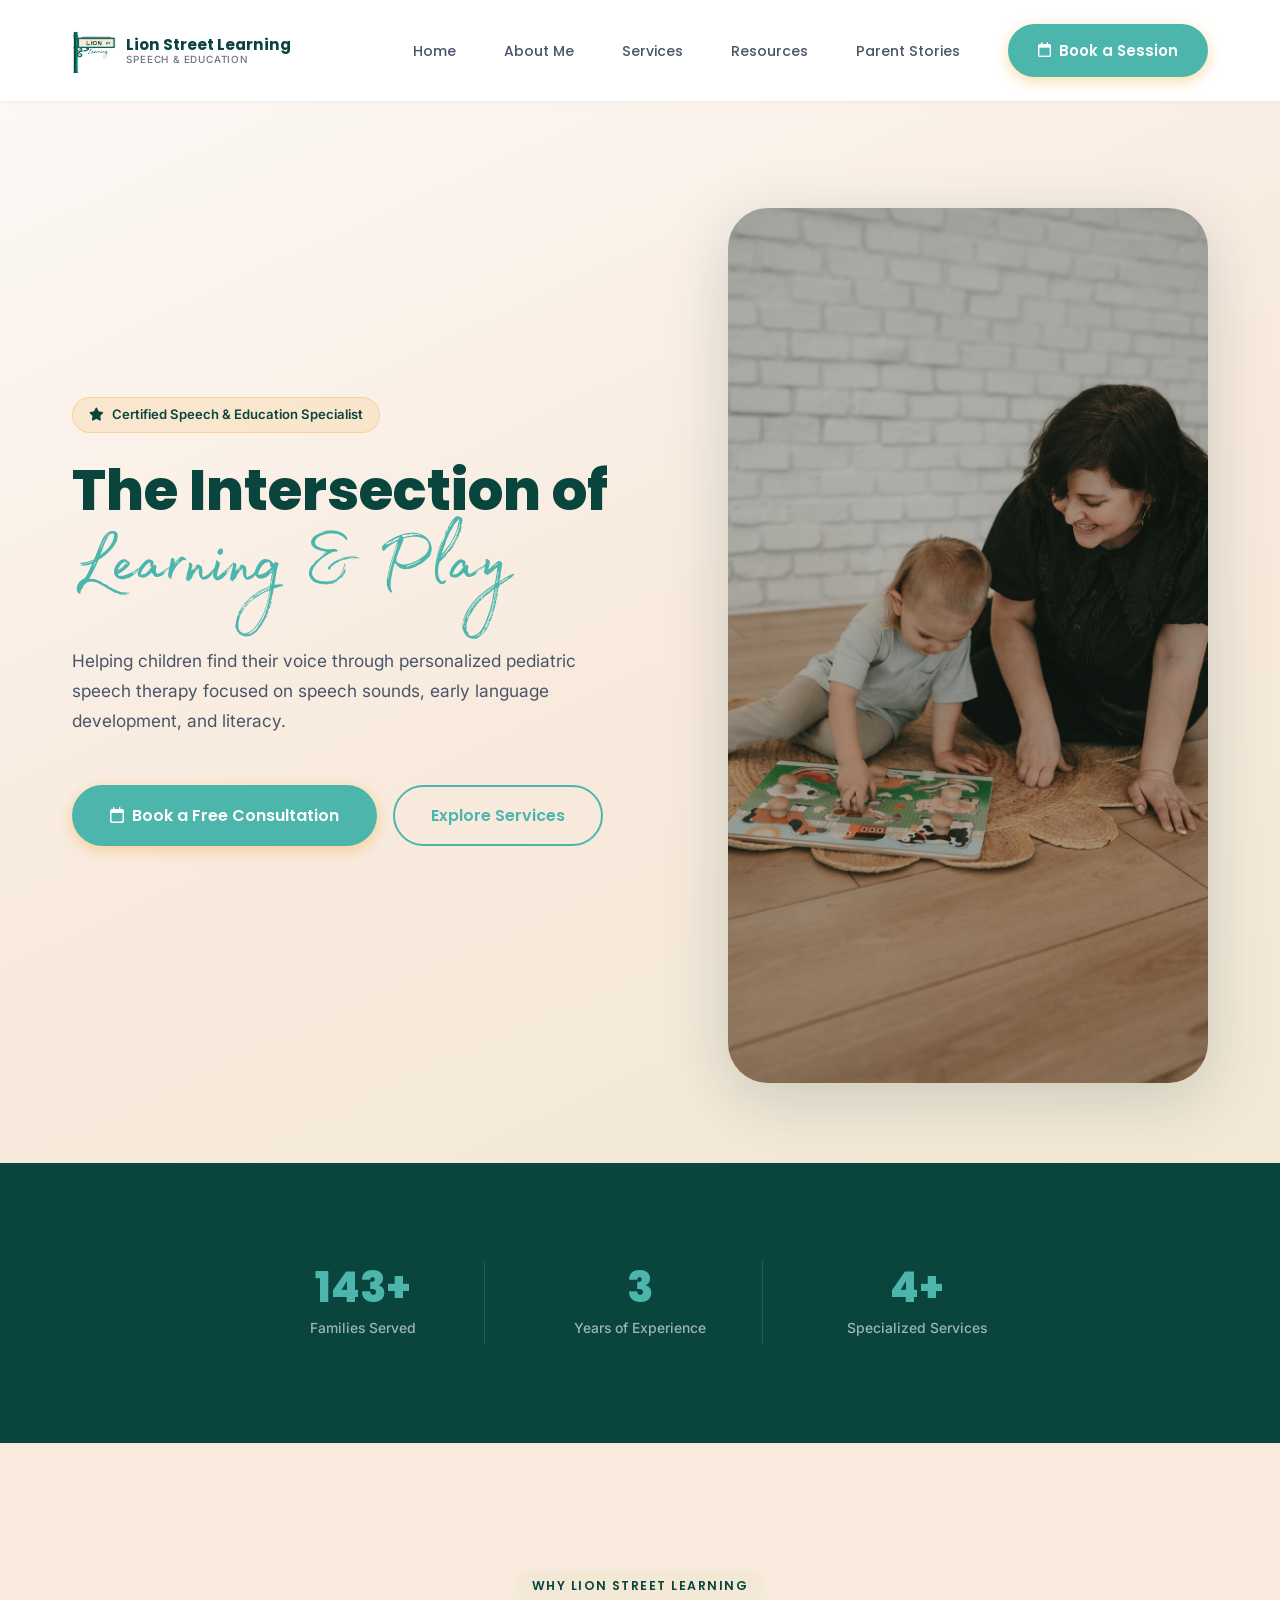
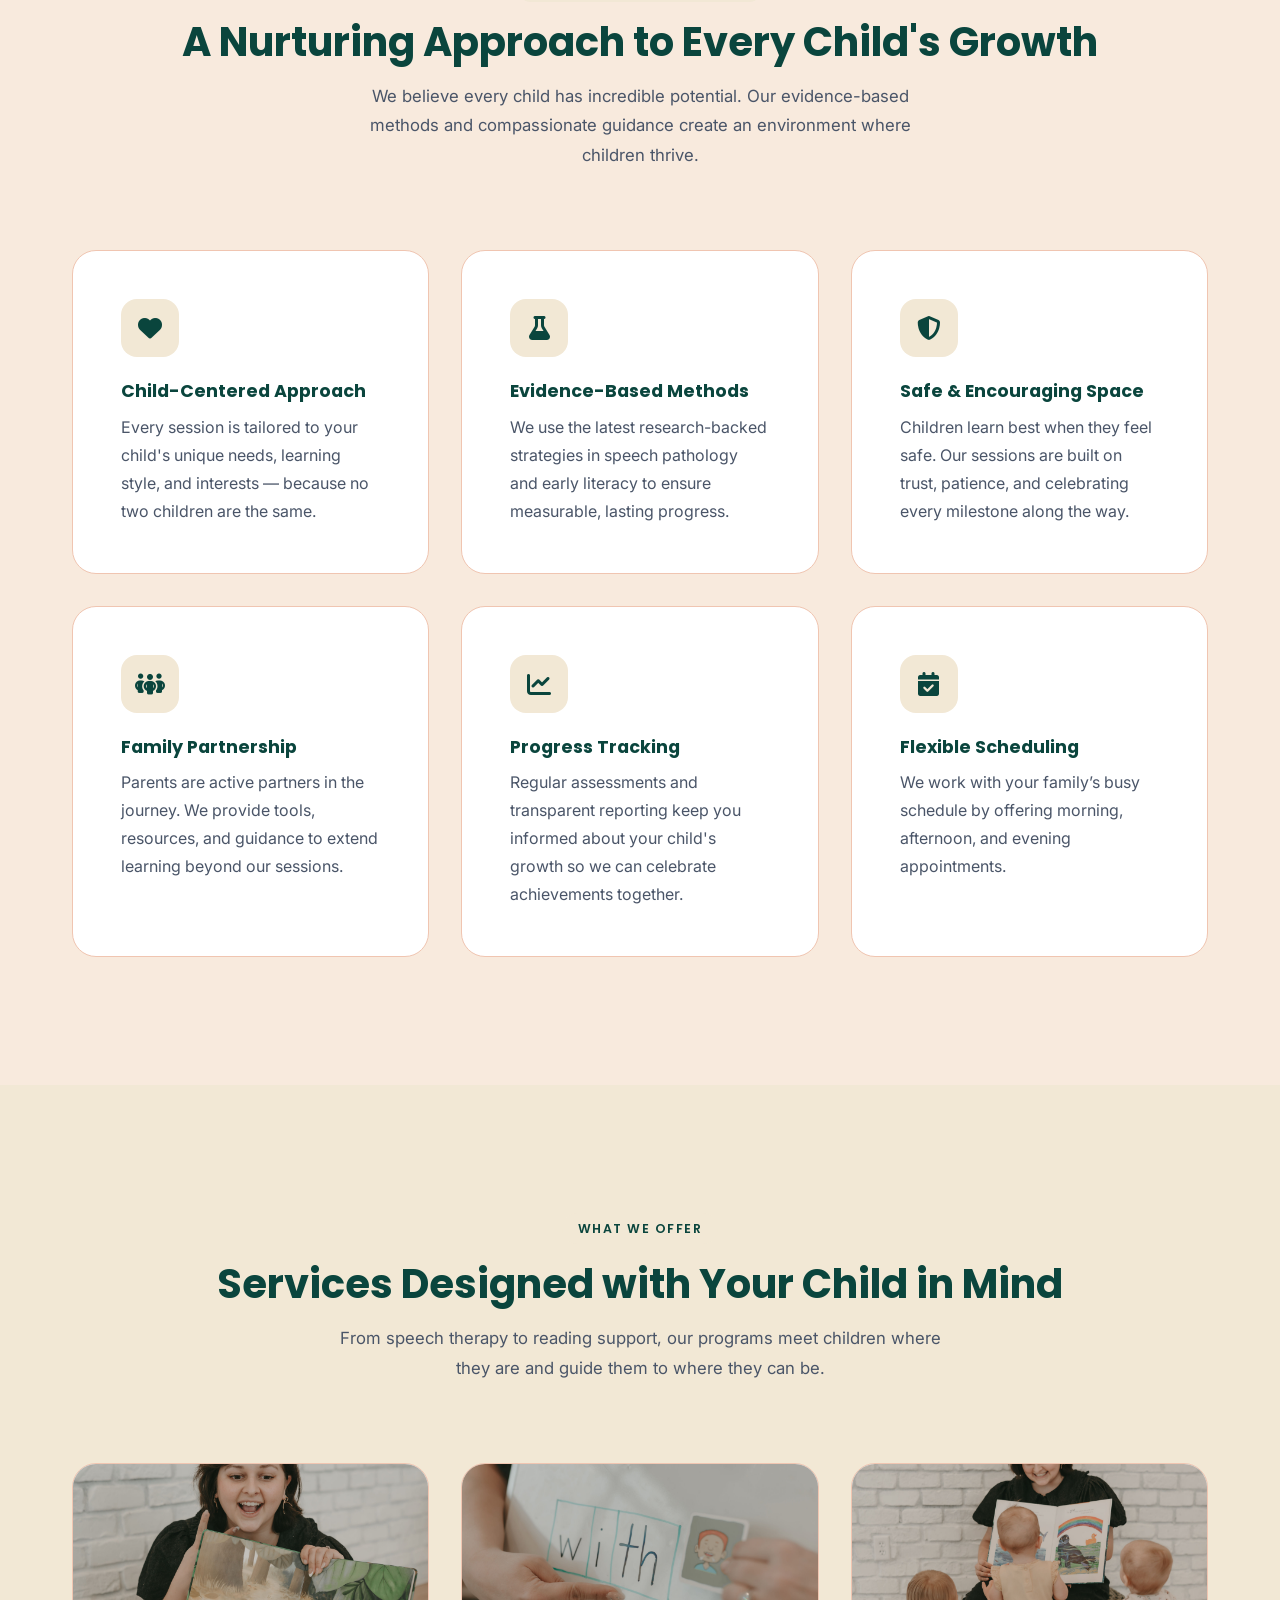
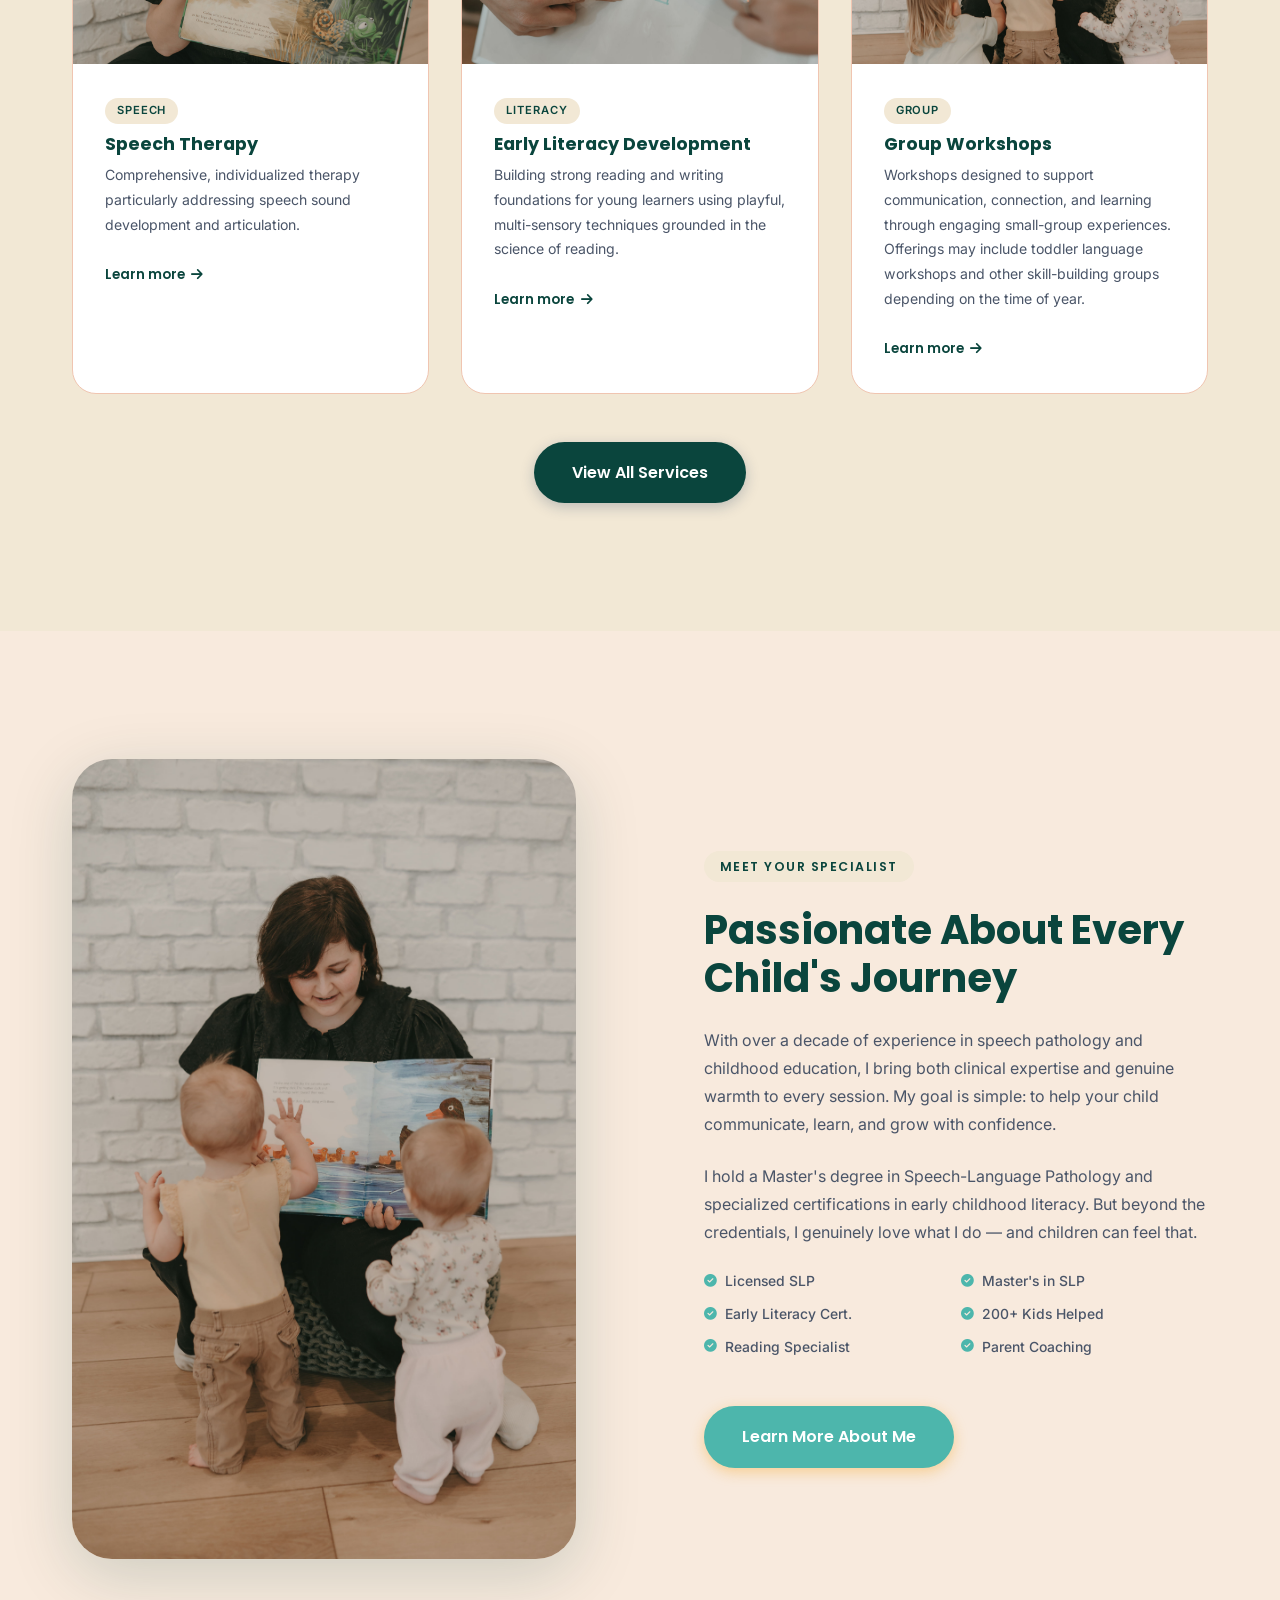
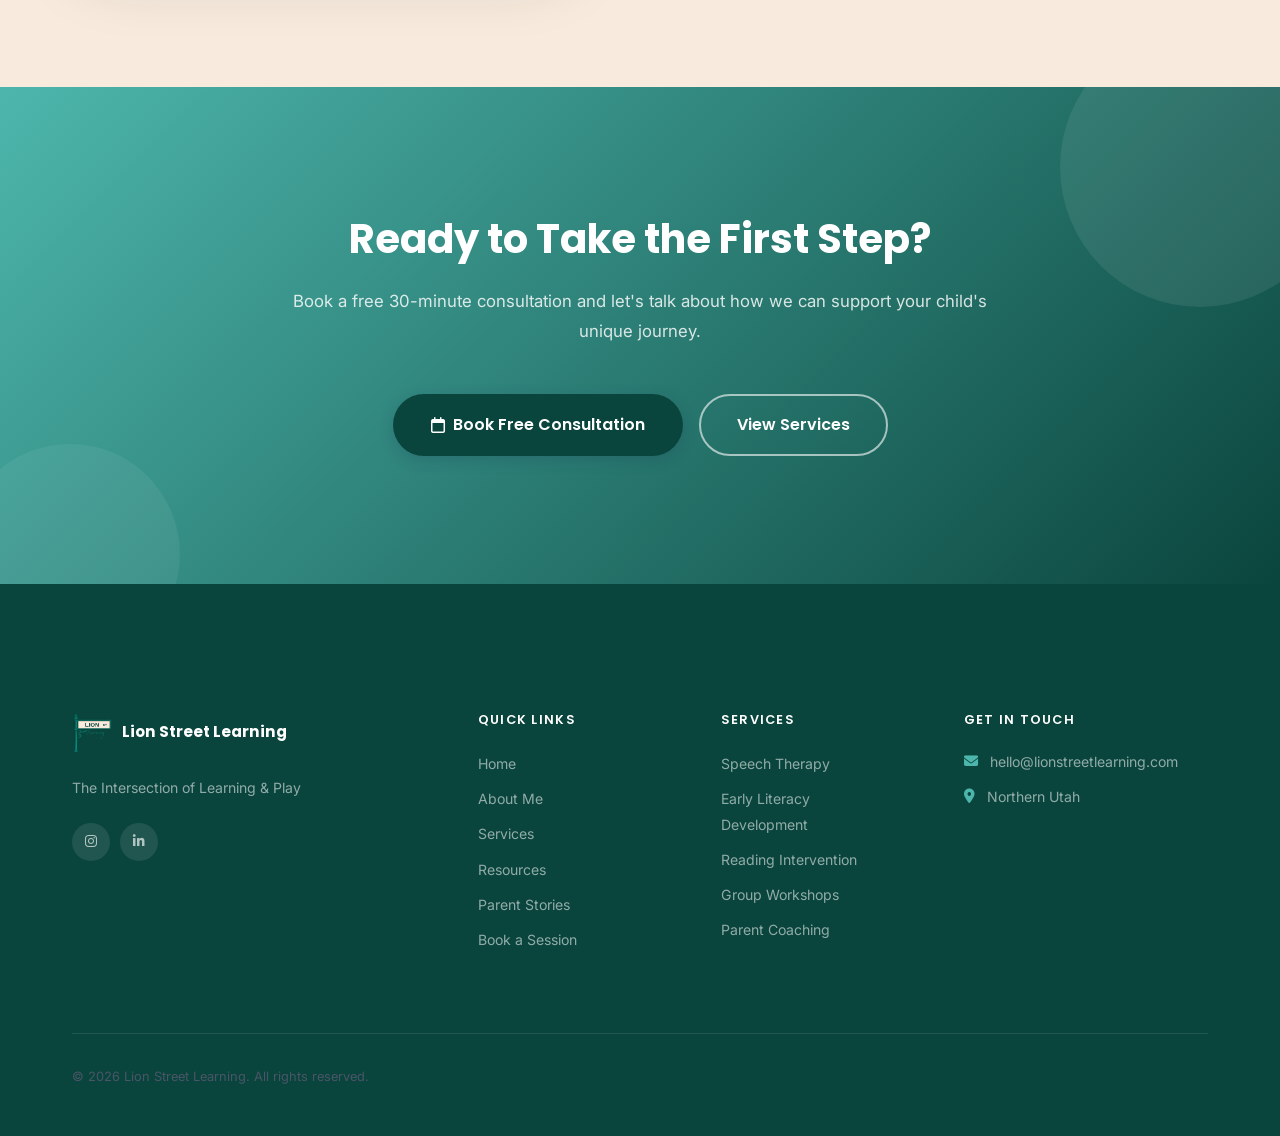
==== commit 9cfdd059: "trying .html again" ====
--- a/index.html
+++ b/index.html
@@ -31,13 +31,13 @@
       <nav class="nav__menu" aria-label="Primary navigation">
         <ul class="nav__links" role="list">
           <li><a href="/"     class="nav__link">Home</a></li>
-          <li><a href="about"     class="nav__link">About Me</a></li>
-          <li><a href="services"  class="nav__link">Services</a></li>
-          <li><a href="resources" class="nav__link">Resources</a></li>
-          <li><a href="parent-stories" class="nav__link">Parent Stories</a></li>
+          <li><a href="about.html"     class="nav__link">About Me</a></li>
+          <li><a href="services.html"  class="nav__link">Services</a></li>
+          <li><a href="resources.html" class="nav__link">Resources</a></li>
+          <li><a href="parent-stories.html" class="nav__link">Parent Stories</a></li>
         </ul>
         <div class="nav__cta">
-          <a href="services#contact" class="btn btn--primary">
+          <a href="services.html#contact" class="btn btn--primary">
             <i class="fa-regular fa-calendar" aria-hidden="true"></i> Book a Session
           </a>
         </div>
@@ -50,12 +50,12 @@
 
     <div class="nav__mobile-menu" id="mobile-menu" role="dialog" aria-label="Mobile navigation">
       <a href="/"     class="nav__mobile-link">Home</a>
-      <a href="about"     class="nav__mobile-link">About Me</a>
-      <a href="services"  class="nav__mobile-link">Services</a>
-      <a href="resources" class="nav__mobile-link">Resources</a>
-      <a href="parent-stories" class="nav__mobile-link">Parent Stories</a>
+      <a href="about.html"     class="nav__mobile-link">About Me</a>
+      <a href="services.html"  class="nav__mobile-link">Services</a>
+      <a href="resources.html" class="nav__mobile-link">Resources</a>
+      <a href="parent-stories.html" class="nav__mobile-link">Parent Stories</a>
       <div class="nav__mobile-cta">
-        <a href="services#contact" class="btn btn--primary">Book a Session</a>
+        <a href="services.html#contact" class="btn btn--primary">Book a Session</a>
       </div>
     </div>
   </header>
@@ -83,10 +83,10 @@
             </p>
 
             <div class="hero__actions">
-              <a href="services#contact" class="btn btn--primary btn--lg">
+              <a href="services.html#contact" class="btn btn--primary btn--lg">
                 <i class="fa-regular fa-calendar" aria-hidden="true"></i> Book a Free Consultation
               </a>
-              <a href="services" class="btn btn--outline btn--lg">
+              <a href="services.html" class="btn btn--outline btn--lg">
                 Explore Services
               </a>
             </div>
@@ -121,7 +121,7 @@
             <div class="stats__label">Years of Experience</div>
           </div>
           <div class="stats__item reveal reveal-delay-3">
-            <div class="stats__number" data-target="4" data-suffix="+">5</div>
+            <div class="stats__number" data-target="5" data-suffix="+">5</div>
             <div class="stats__label">Specialized Services</div>
           </div>
         </div>
@@ -209,7 +209,7 @@
               <span class="svc-card__tag">Speech</span>
               <h3>Speech Therapy</h3>
               <p>Comprehensive, individualized therapy particularly addressing speech sound development and articulation.</p>
-              <a href="services" class="svc-card__link">
+              <a href="services.html" class="svc-card__link">
                 Learn more <i class="fa-solid fa-arrow-right" aria-hidden="true"></i>
               </a>
             </div>
@@ -225,7 +225,7 @@
               <span class="svc-card__tag">Literacy</span>
               <h3>Early Literacy Development</h3>
               <p>Building strong reading and writing foundations for young learners using playful, multi-sensory techniques grounded in the science of reading.</p>
-              <a href="services" class="svc-card__link">
+              <a href="services.html" class="svc-card__link">
                 Learn more <i class="fa-solid fa-arrow-right" aria-hidden="true"></i>
               </a>
             </div>
@@ -241,7 +241,7 @@
               <span class="svc-card__tag">Group</span>
               <h3>Group Workshops</h3>
               <p>Workshops designed to support communication, connection, and learning through engaging small-group experiences. Offerings may include toddler language workshops and other skill-building groups depending on the time of year.</p>
-              <a href="services" class="svc-card__link">
+              <a href="services.html" class="svc-card__link">
                 Learn more <i class="fa-solid fa-arrow-right" aria-hidden="true"></i>
               </a>
             </div>
@@ -249,7 +249,7 @@
         </div>
 
         <div class="text-center" style="margin-top: 3rem;">
-          <a href="services" class="btn btn--secondary btn--lg">View All Services</a>
+          <a href="services.html" class="btn btn--secondary btn--lg">View All Services</a>
         </div>
       </div>
     </section>
@@ -285,7 +285,7 @@
               <li class="checklist-item"><i class="fa-solid fa-circle-check" aria-hidden="true"></i> Parent Coaching</li>
             </ul>
 
-            <a href="about" class="btn btn--primary btn--lg">Learn More About Me</a>
+            <a href="about.html" class="btn btn--primary btn--lg">Learn More About Me</a>
           </div>
 
         </div>
@@ -301,10 +301,10 @@
           <h2>Ready to Take the First Step?</h2>
           <p>Book a free 30-minute consultation and let's talk about how we can support your child's unique journey.</p>
           <div class="cta-banner__actions">
-            <a href="services#contact" class="btn btn--secondary btn--lg">
+            <a href="services.html#contact" class="btn btn--secondary btn--lg">
               <i class="fa-regular fa-calendar" aria-hidden="true"></i> Book Free Consultation
             </a>
-            <a href="services" class="btn btn--outline-white btn--lg">View Services</a>
+            <a href="services.html" class="btn btn--outline-white btn--lg">View Services</a>
           </div>
         </div>
       </div>
@@ -333,22 +333,22 @@
           <h3 class="footer__col-title">Quick Links</h3>
           <ul class="footer__links">
             <li><a href="/"    class="footer__link">Home</a></li>
-            <li><a href="about"    class="footer__link">About Me</a></li>
-            <li><a href="services" class="footer__link">Services</a></li>
-            <li><a href="resources" class="footer__link">Resources</a></li>
-            <li><a href="parent-stories" class="footer__link">Parent Stories</a></li>
-            <li><a href="services#contact" class="footer__link">Book a Session</a></li>
+            <li><a href="about.html"    class="footer__link">About Me</a></li>
+            <li><a href="services.html" class="footer__link">Services</a></li>
+            <li><a href="resources.html" class="footer__link">Resources</a></li>
+            <li><a href="parent-stories.html" class="footer__link">Parent Stories</a></li>
+            <li><a href="services.html#contact" class="footer__link">Book a Session</a></li>
           </ul>
         </div>
 
         <div>
           <h3 class="footer__col-title">Services</h3>
           <ul class="footer__links">
-            <li><a href="services" class="footer__link">Speech Therapy</a></li>
-            <li><a href="services" class="footer__link">Early Literacy Development</a></li>
-            <li><a href="services" class="footer__link">Reading Intervention</a></li>
-            <li><a href="services" class="footer__link">Group Workshops</a></li>
-            <li><a href="services" class="footer__link">Parent Coaching</a></li>
+            <li><a href="services.html" class="footer__link">Speech Therapy</a></li>
+            <li><a href="services.html" class="footer__link">Early Literacy Development</a></li>
+            <li><a href="services.html" class="footer__link">Reading Intervention</a></li>
+            <li><a href="services.html" class="footer__link">Group Workshops</a></li>
+            <li><a href="services.html" class="footer__link">Parent Coaching</a></li>
           </ul>
         </div>
 
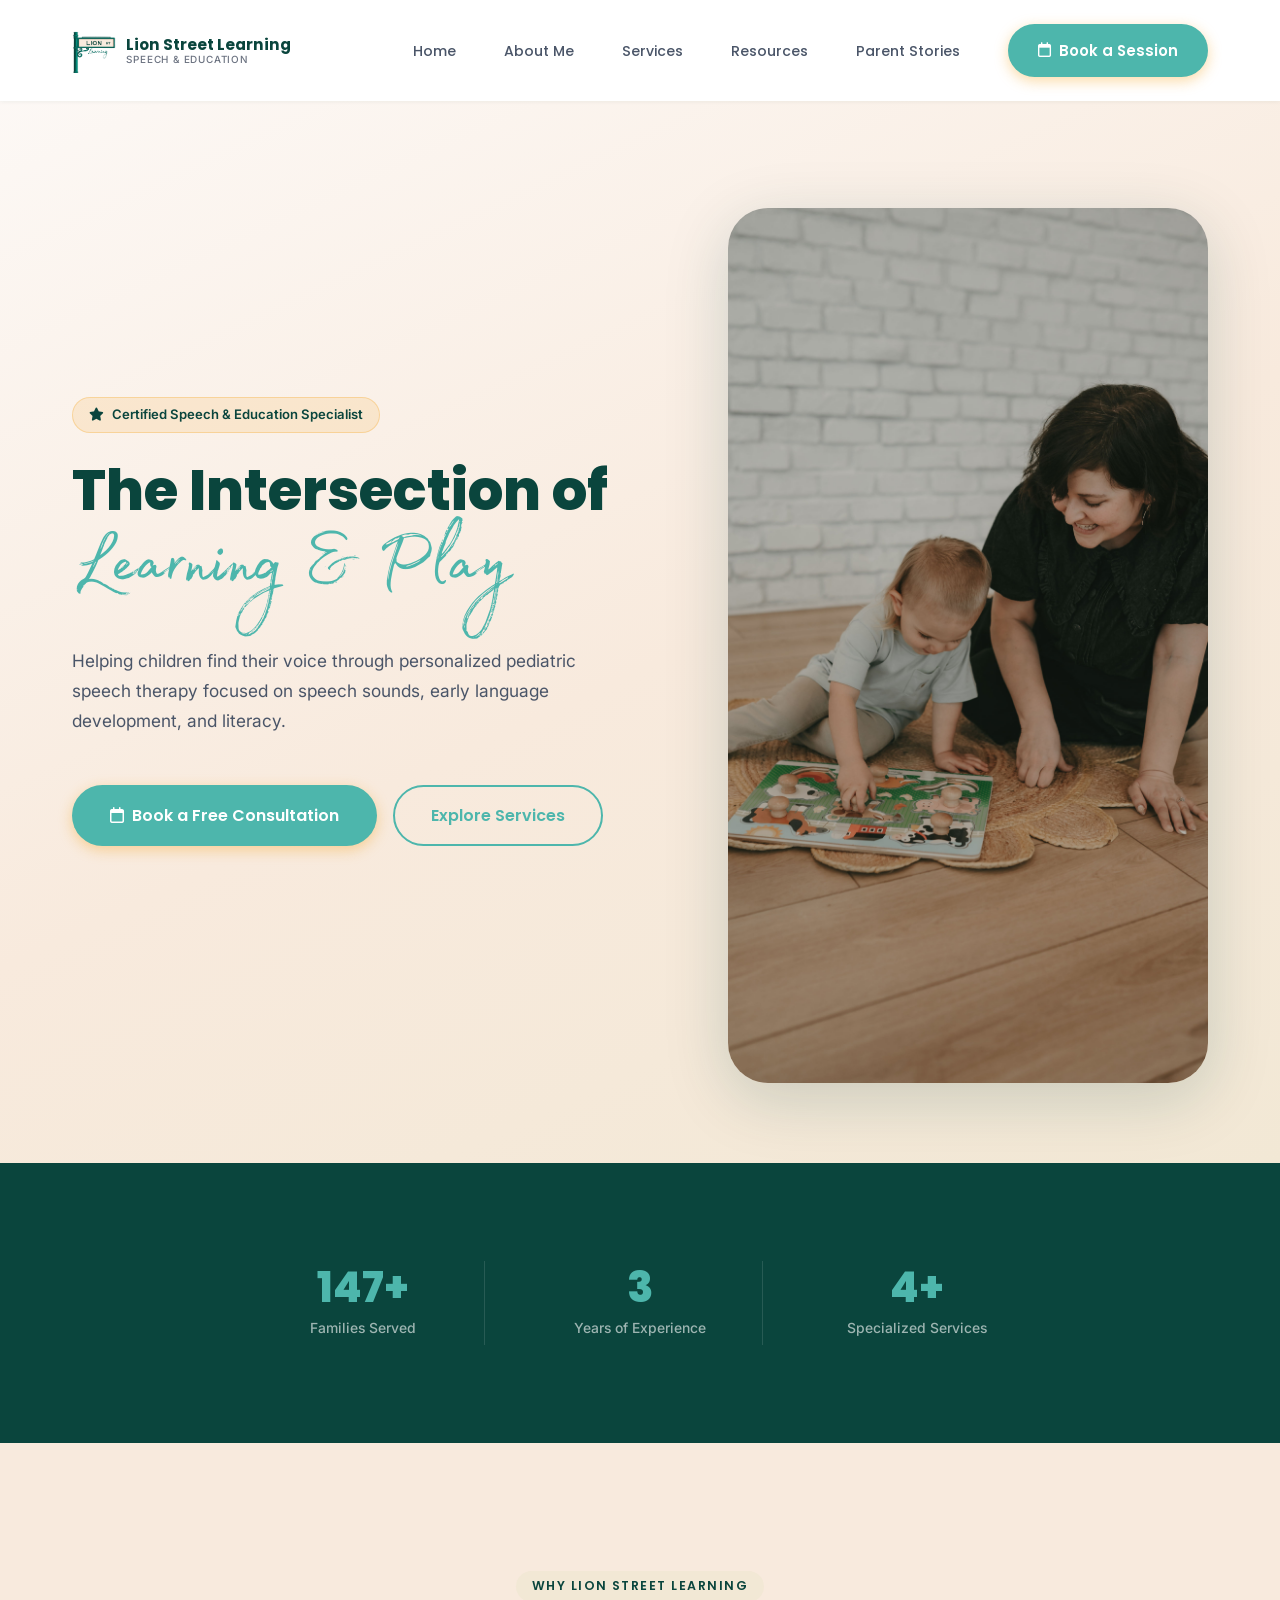
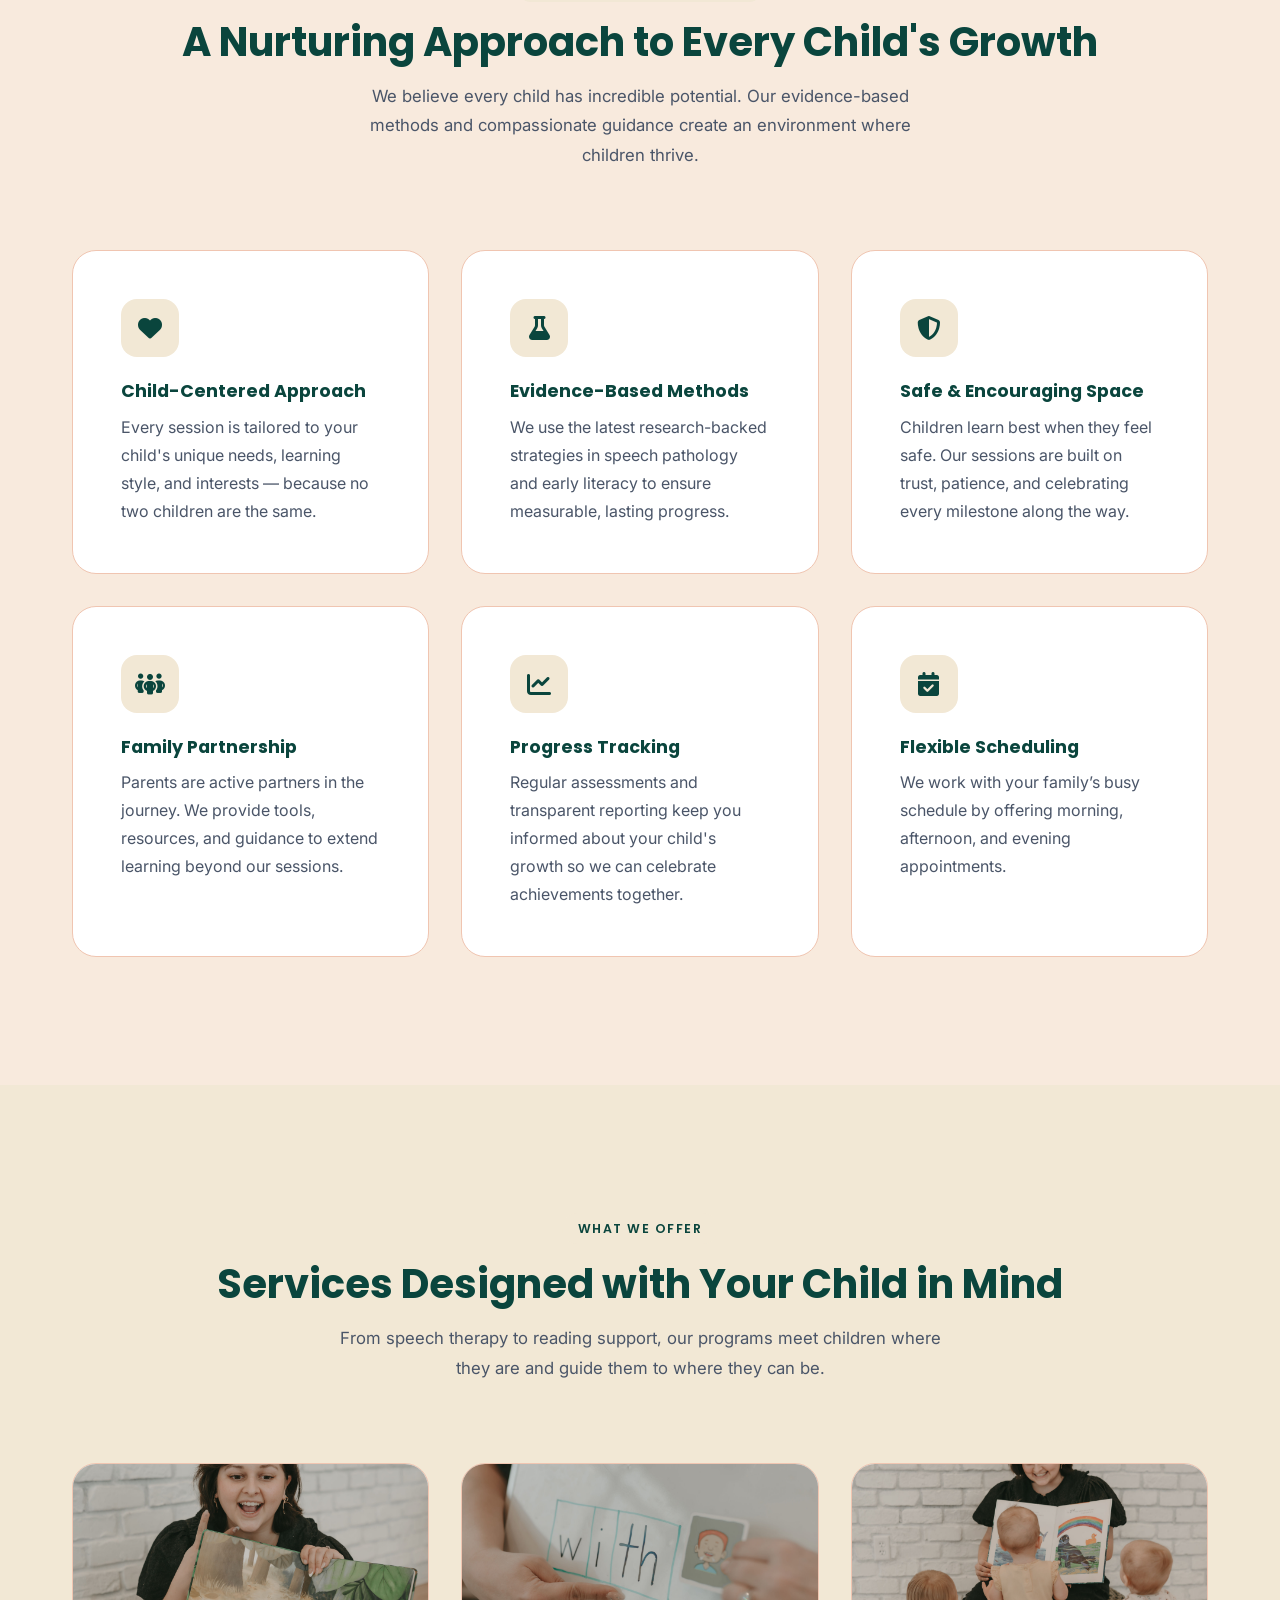
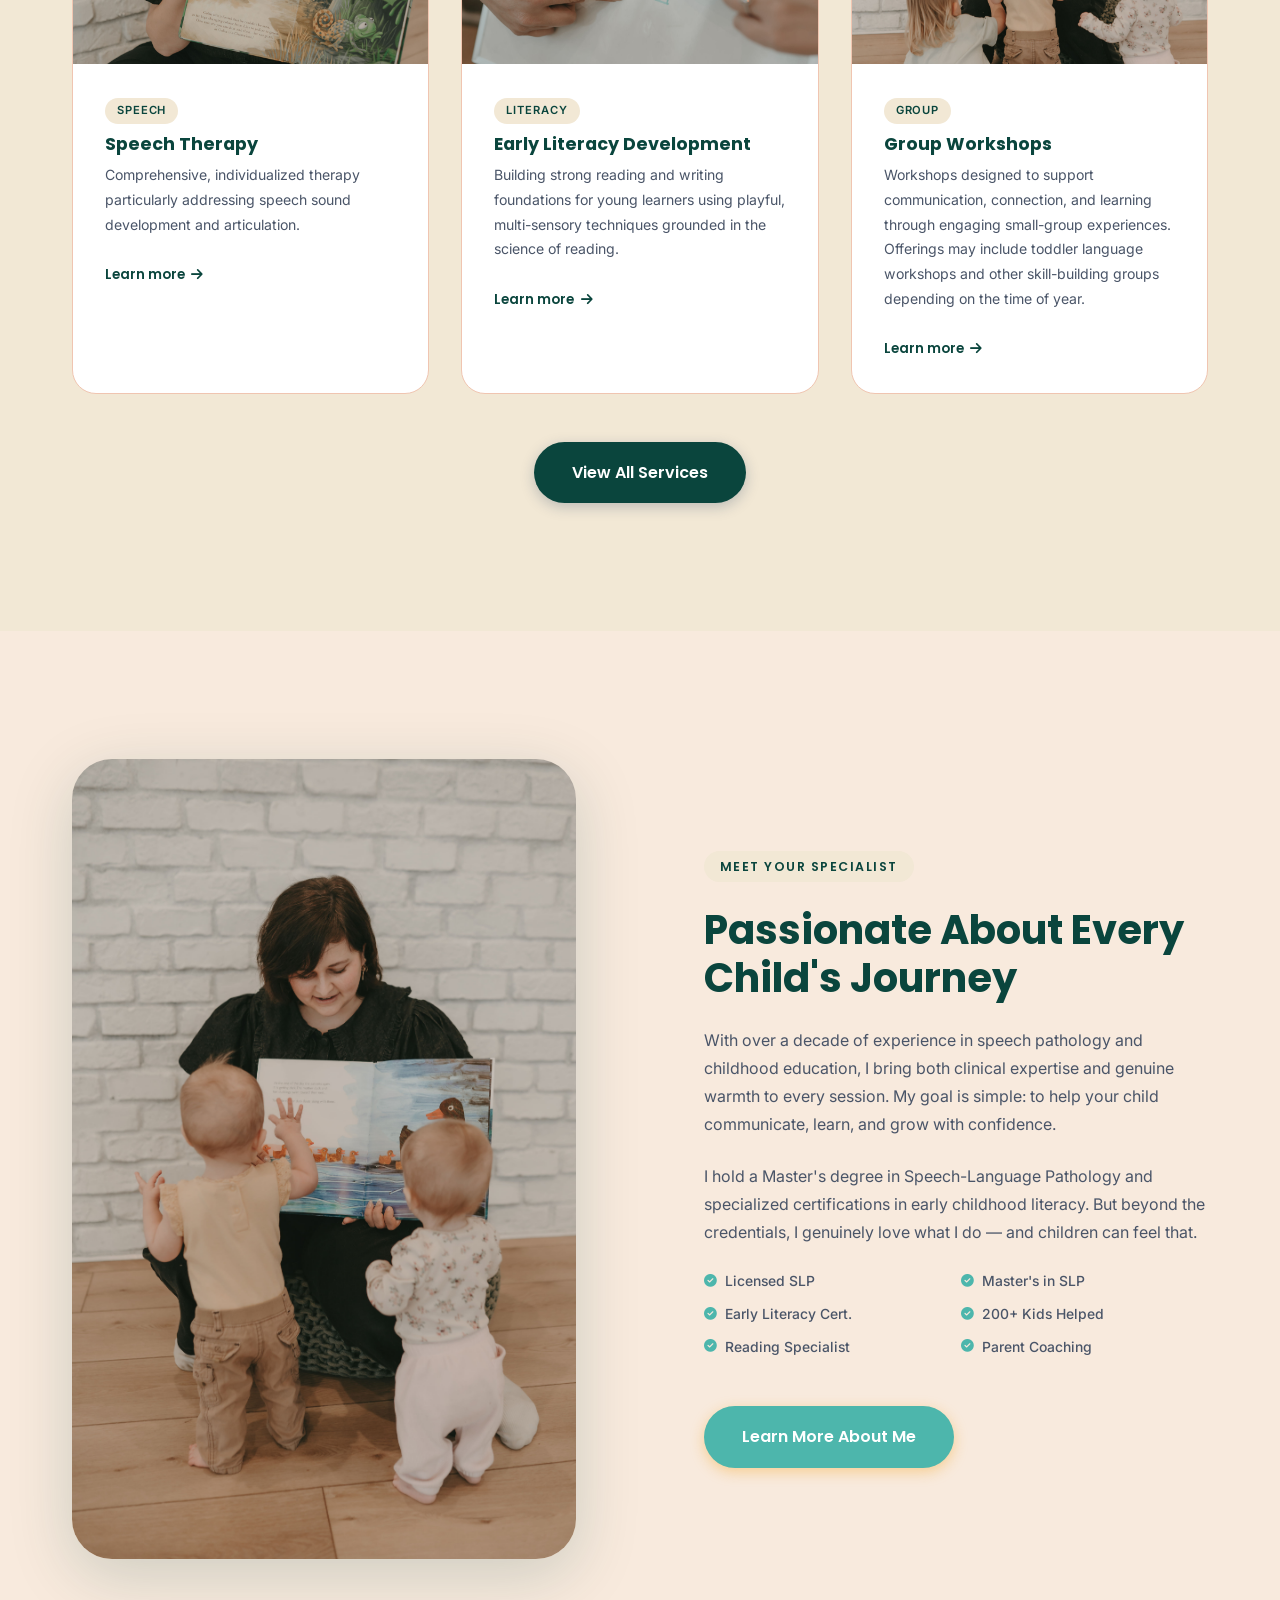
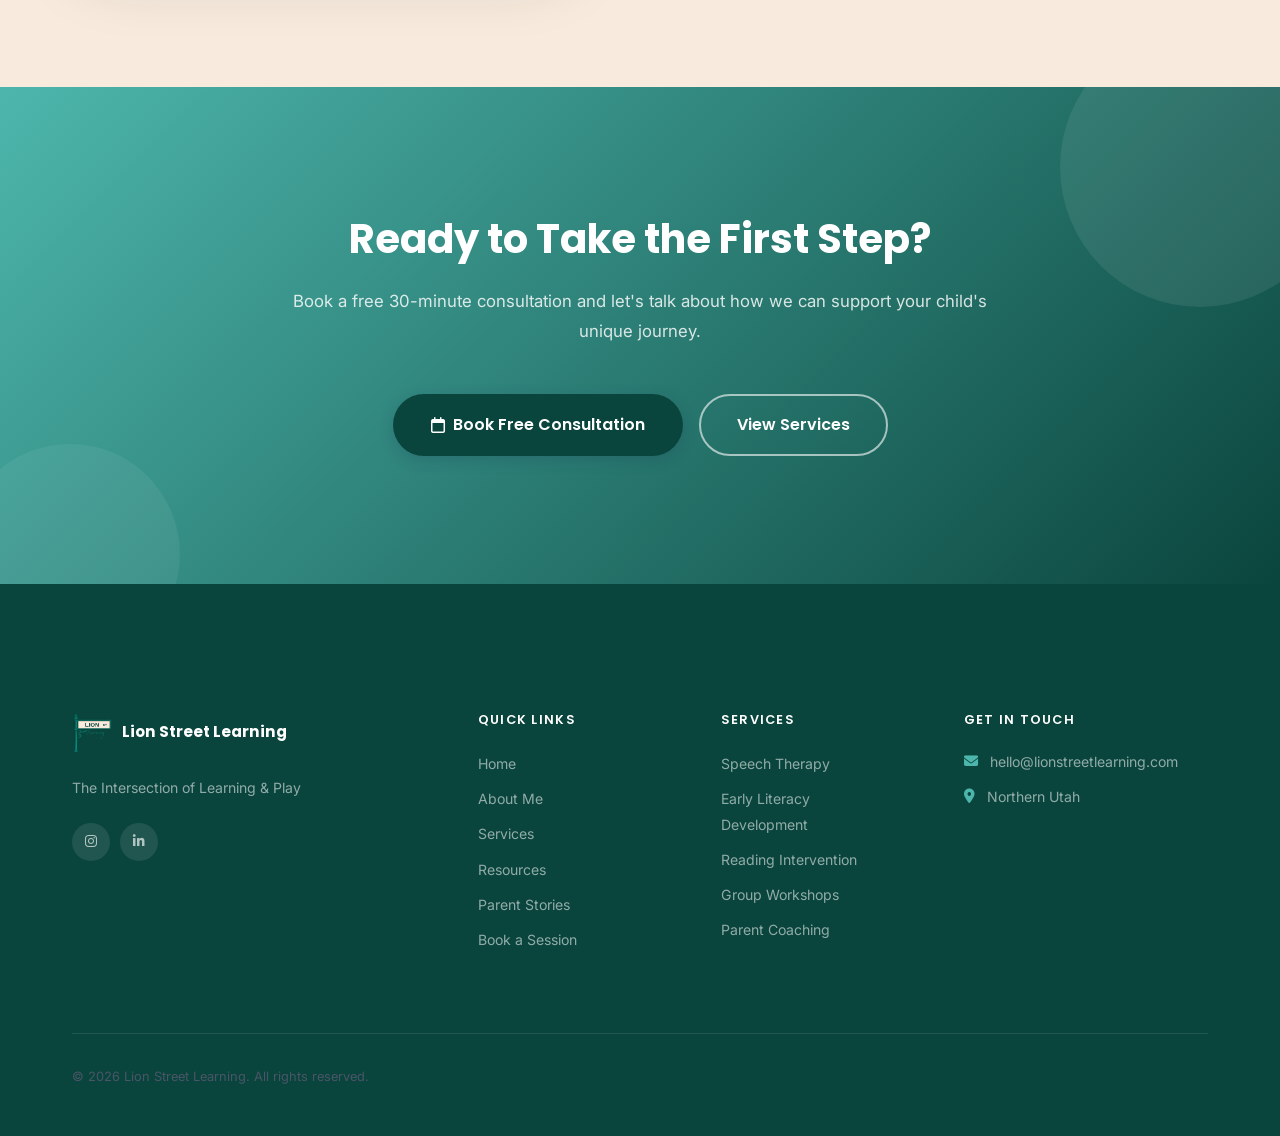
==== commit 0e3a5421: "remove .html again" ====
--- a/index.html
+++ b/index.html
@@ -31,13 +31,13 @@
       <nav class="nav__menu" aria-label="Primary navigation">
         <ul class="nav__links" role="list">
           <li><a href="/"     class="nav__link">Home</a></li>
-          <li><a href="about.html"     class="nav__link">About Me</a></li>
-          <li><a href="services.html"  class="nav__link">Services</a></li>
-          <li><a href="resources.html" class="nav__link">Resources</a></li>
-          <li><a href="parent-stories.html" class="nav__link">Parent Stories</a></li>
+          <li><a href="about"     class="nav__link">About Me</a></li>
+          <li><a href="services"  class="nav__link">Services</a></li>
+          <li><a href="resources" class="nav__link">Resources</a></li>
+          <li><a href="parent-stories" class="nav__link">Parent Stories</a></li>
         </ul>
         <div class="nav__cta">
-          <a href="services.html#contact" class="btn btn--primary">
+          <a href="services#contact" class="btn btn--primary">
             <i class="fa-regular fa-calendar" aria-hidden="true"></i> Book a Session
           </a>
         </div>
@@ -50,12 +50,12 @@
 
     <div class="nav__mobile-menu" id="mobile-menu" role="dialog" aria-label="Mobile navigation">
       <a href="/"     class="nav__mobile-link">Home</a>
-      <a href="about.html"     class="nav__mobile-link">About Me</a>
-      <a href="services.html"  class="nav__mobile-link">Services</a>
-      <a href="resources.html" class="nav__mobile-link">Resources</a>
-      <a href="parent-stories.html" class="nav__mobile-link">Parent Stories</a>
+      <a href="about"     class="nav__mobile-link">About Me</a>
+      <a href="services"  class="nav__mobile-link">Services</a>
+      <a href="resources" class="nav__mobile-link">Resources</a>
+      <a href="parent-stories" class="nav__mobile-link">Parent Stories</a>
       <div class="nav__mobile-cta">
-        <a href="services.html#contact" class="btn btn--primary">Book a Session</a>
+        <a href="services#contact" class="btn btn--primary">Book a Session</a>
       </div>
     </div>
   </header>
@@ -83,10 +83,10 @@
             </p>
 
             <div class="hero__actions">
-              <a href="services.html#contact" class="btn btn--primary btn--lg">
+              <a href="services#contact" class="btn btn--primary btn--lg">
                 <i class="fa-regular fa-calendar" aria-hidden="true"></i> Book a Free Consultation
               </a>
-              <a href="services.html" class="btn btn--outline btn--lg">
+              <a href="services" class="btn btn--outline btn--lg">
                 Explore Services
               </a>
             </div>
@@ -209,7 +209,7 @@
               <span class="svc-card__tag">Speech</span>
               <h3>Speech Therapy</h3>
               <p>Comprehensive, individualized therapy particularly addressing speech sound development and articulation.</p>
-              <a href="services.html" class="svc-card__link">
+              <a href="services" class="svc-card__link">
                 Learn more <i class="fa-solid fa-arrow-right" aria-hidden="true"></i>
               </a>
             </div>
@@ -225,7 +225,7 @@
               <span class="svc-card__tag">Literacy</span>
               <h3>Early Literacy Development</h3>
               <p>Building strong reading and writing foundations for young learners using playful, multi-sensory techniques grounded in the science of reading.</p>
-              <a href="services.html" class="svc-card__link">
+              <a href="services" class="svc-card__link">
                 Learn more <i class="fa-solid fa-arrow-right" aria-hidden="true"></i>
               </a>
             </div>
@@ -241,7 +241,7 @@
               <span class="svc-card__tag">Group</span>
               <h3>Group Workshops</h3>
               <p>Workshops designed to support communication, connection, and learning through engaging small-group experiences. Offerings may include toddler language workshops and other skill-building groups depending on the time of year.</p>
-              <a href="services.html" class="svc-card__link">
+              <a href="services" class="svc-card__link">
                 Learn more <i class="fa-solid fa-arrow-right" aria-hidden="true"></i>
               </a>
             </div>
@@ -249,7 +249,7 @@
         </div>
 
         <div class="text-center" style="margin-top: 3rem;">
-          <a href="services.html" class="btn btn--secondary btn--lg">View All Services</a>
+          <a href="services" class="btn btn--secondary btn--lg">View All Services</a>
         </div>
       </div>
     </section>
@@ -285,7 +285,7 @@
               <li class="checklist-item"><i class="fa-solid fa-circle-check" aria-hidden="true"></i> Parent Coaching</li>
             </ul>
 
-            <a href="about.html" class="btn btn--primary btn--lg">Learn More About Me</a>
+            <a href="about" class="btn btn--primary btn--lg">Learn More About Me</a>
           </div>
 
         </div>
@@ -301,10 +301,10 @@
           <h2>Ready to Take the First Step?</h2>
           <p>Book a free 30-minute consultation and let's talk about how we can support your child's unique journey.</p>
           <div class="cta-banner__actions">
-            <a href="services.html#contact" class="btn btn--secondary btn--lg">
+            <a href="services#contact" class="btn btn--secondary btn--lg">
               <i class="fa-regular fa-calendar" aria-hidden="true"></i> Book Free Consultation
             </a>
-            <a href="services.html" class="btn btn--outline-white btn--lg">View Services</a>
+            <a href="services" class="btn btn--outline-white btn--lg">View Services</a>
           </div>
         </div>
       </div>
@@ -333,22 +333,22 @@
           <h3 class="footer__col-title">Quick Links</h3>
           <ul class="footer__links">
             <li><a href="/"    class="footer__link">Home</a></li>
-            <li><a href="about.html"    class="footer__link">About Me</a></li>
-            <li><a href="services.html" class="footer__link">Services</a></li>
-            <li><a href="resources.html" class="footer__link">Resources</a></li>
-            <li><a href="parent-stories.html" class="footer__link">Parent Stories</a></li>
-            <li><a href="services.html#contact" class="footer__link">Book a Session</a></li>
+            <li><a href="about"    class="footer__link">About Me</a></li>
+            <li><a href="services" class="footer__link">Services</a></li>
+            <li><a href="resources" class="footer__link">Resources</a></li>
+            <li><a href="parent-stories" class="footer__link">Parent Stories</a></li>
+            <li><a href="services#contact" class="footer__link">Book a Session</a></li>
           </ul>
         </div>
 
         <div>
           <h3 class="footer__col-title">Services</h3>
           <ul class="footer__links">
-            <li><a href="services.html" class="footer__link">Speech Therapy</a></li>
-            <li><a href="services.html" class="footer__link">Early Literacy Development</a></li>
-            <li><a href="services.html" class="footer__link">Reading Intervention</a></li>
-            <li><a href="services.html" class="footer__link">Group Workshops</a></li>
-            <li><a href="services.html" class="footer__link">Parent Coaching</a></li>
+            <li><a href="services" class="footer__link">Speech Therapy</a></li>
+            <li><a href="services" class="footer__link">Early Literacy Development</a></li>
+            <li><a href="services" class="footer__link">Reading Intervention</a></li>
+            <li><a href="services" class="footer__link">Group Workshops</a></li>
+            <li><a href="services" class="footer__link">Parent Coaching</a></li>
           </ul>
         </div>
 
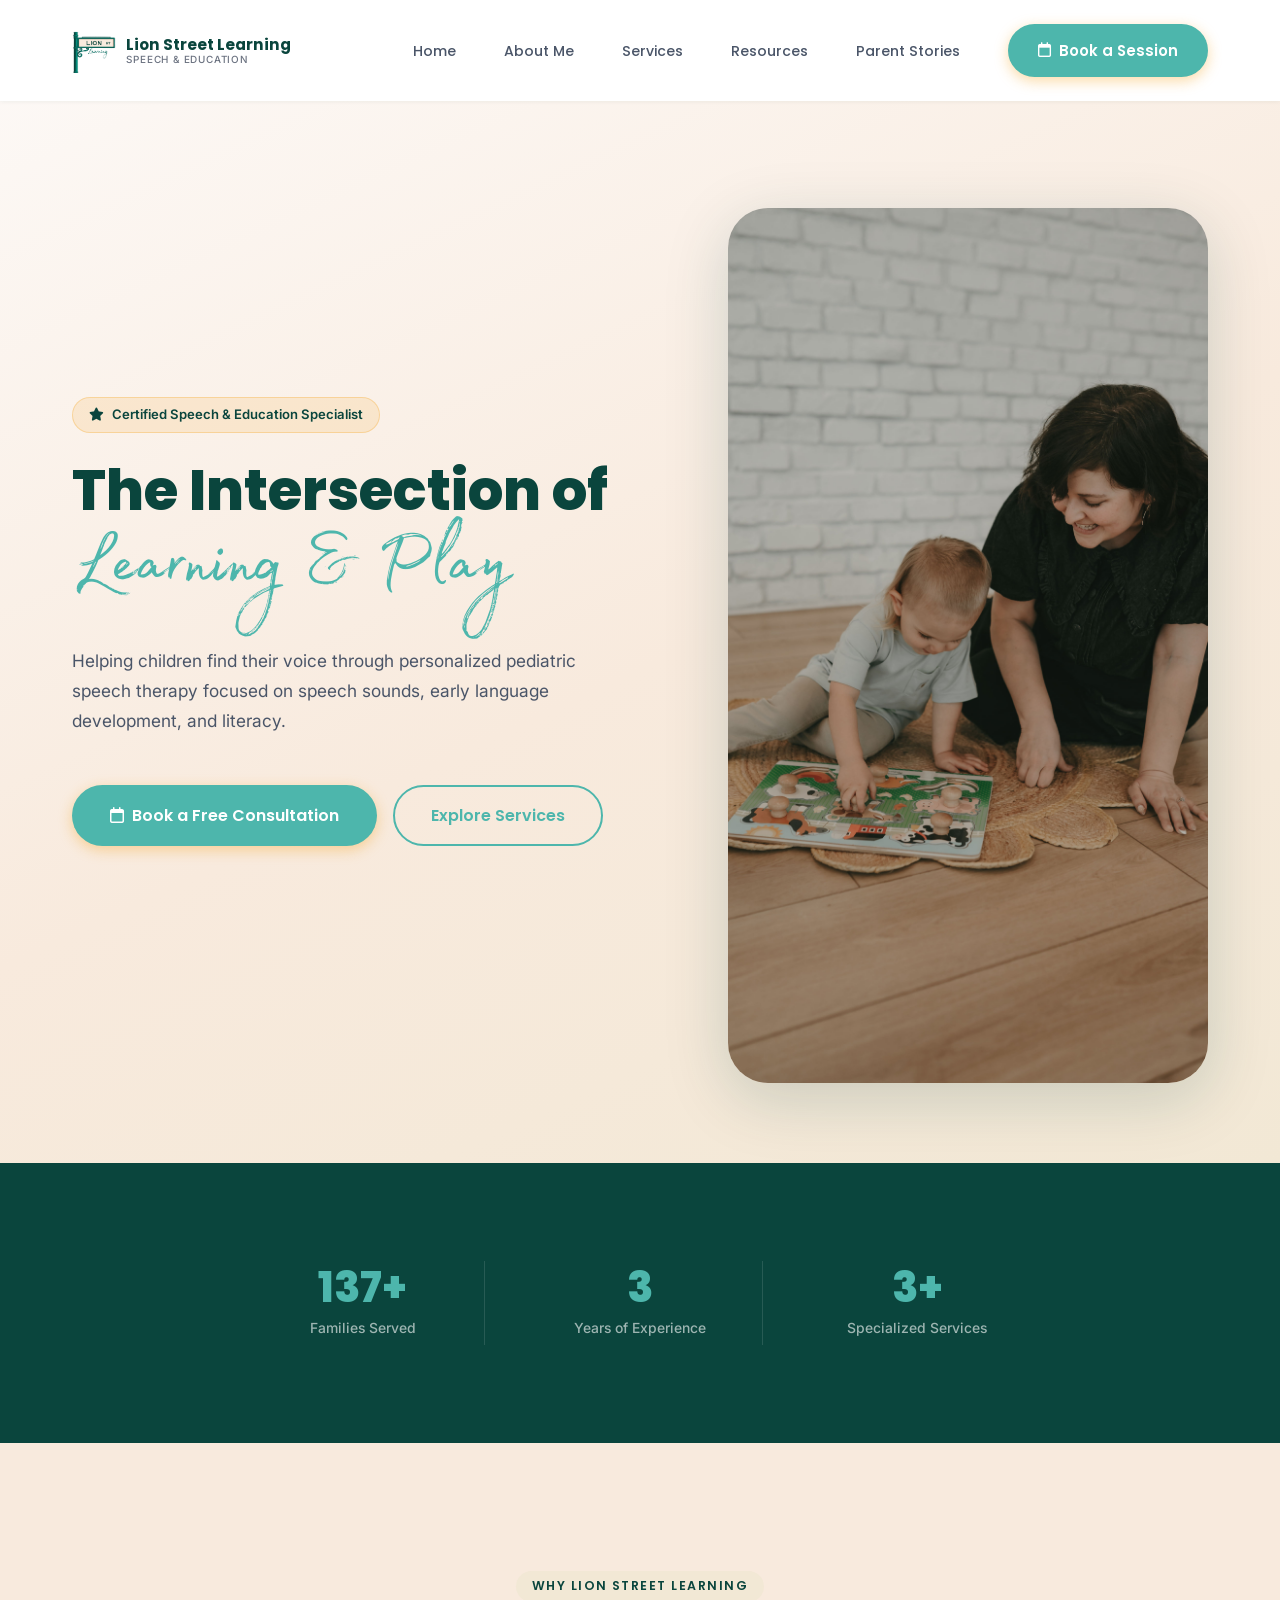
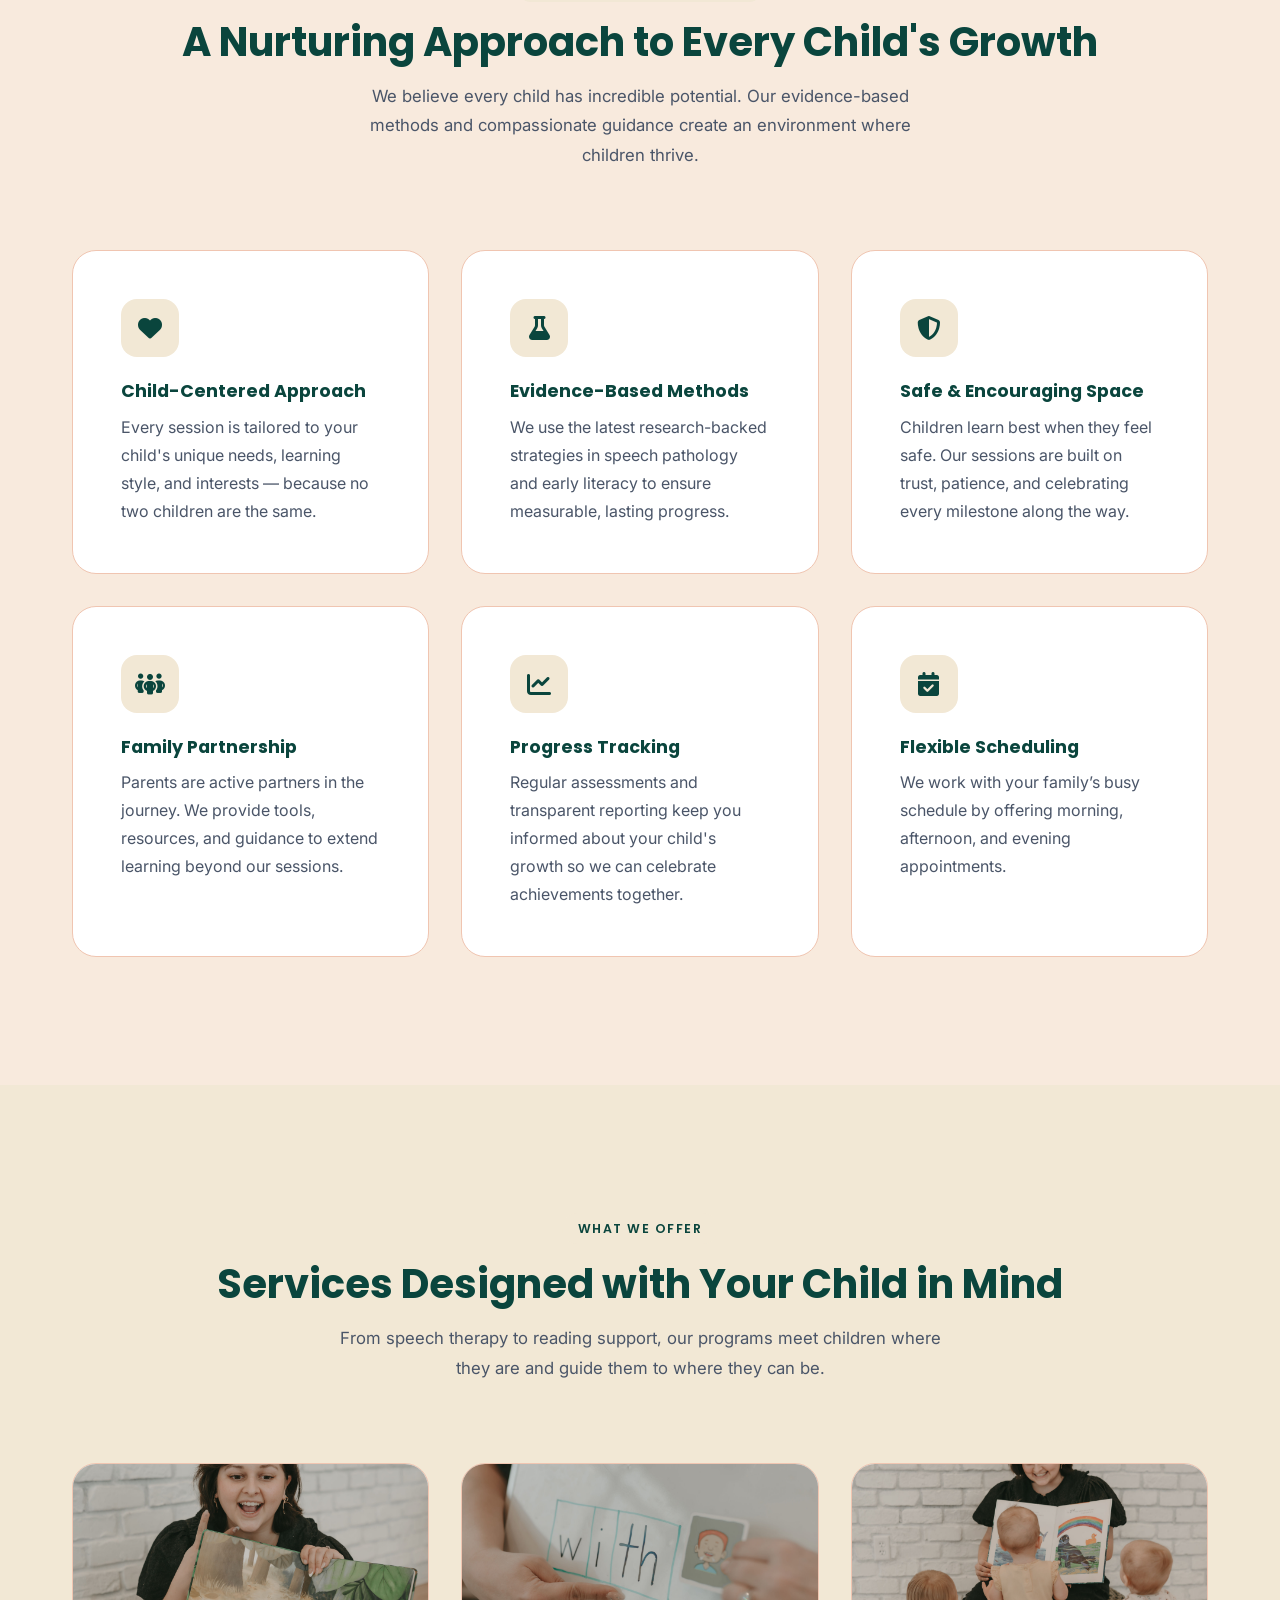
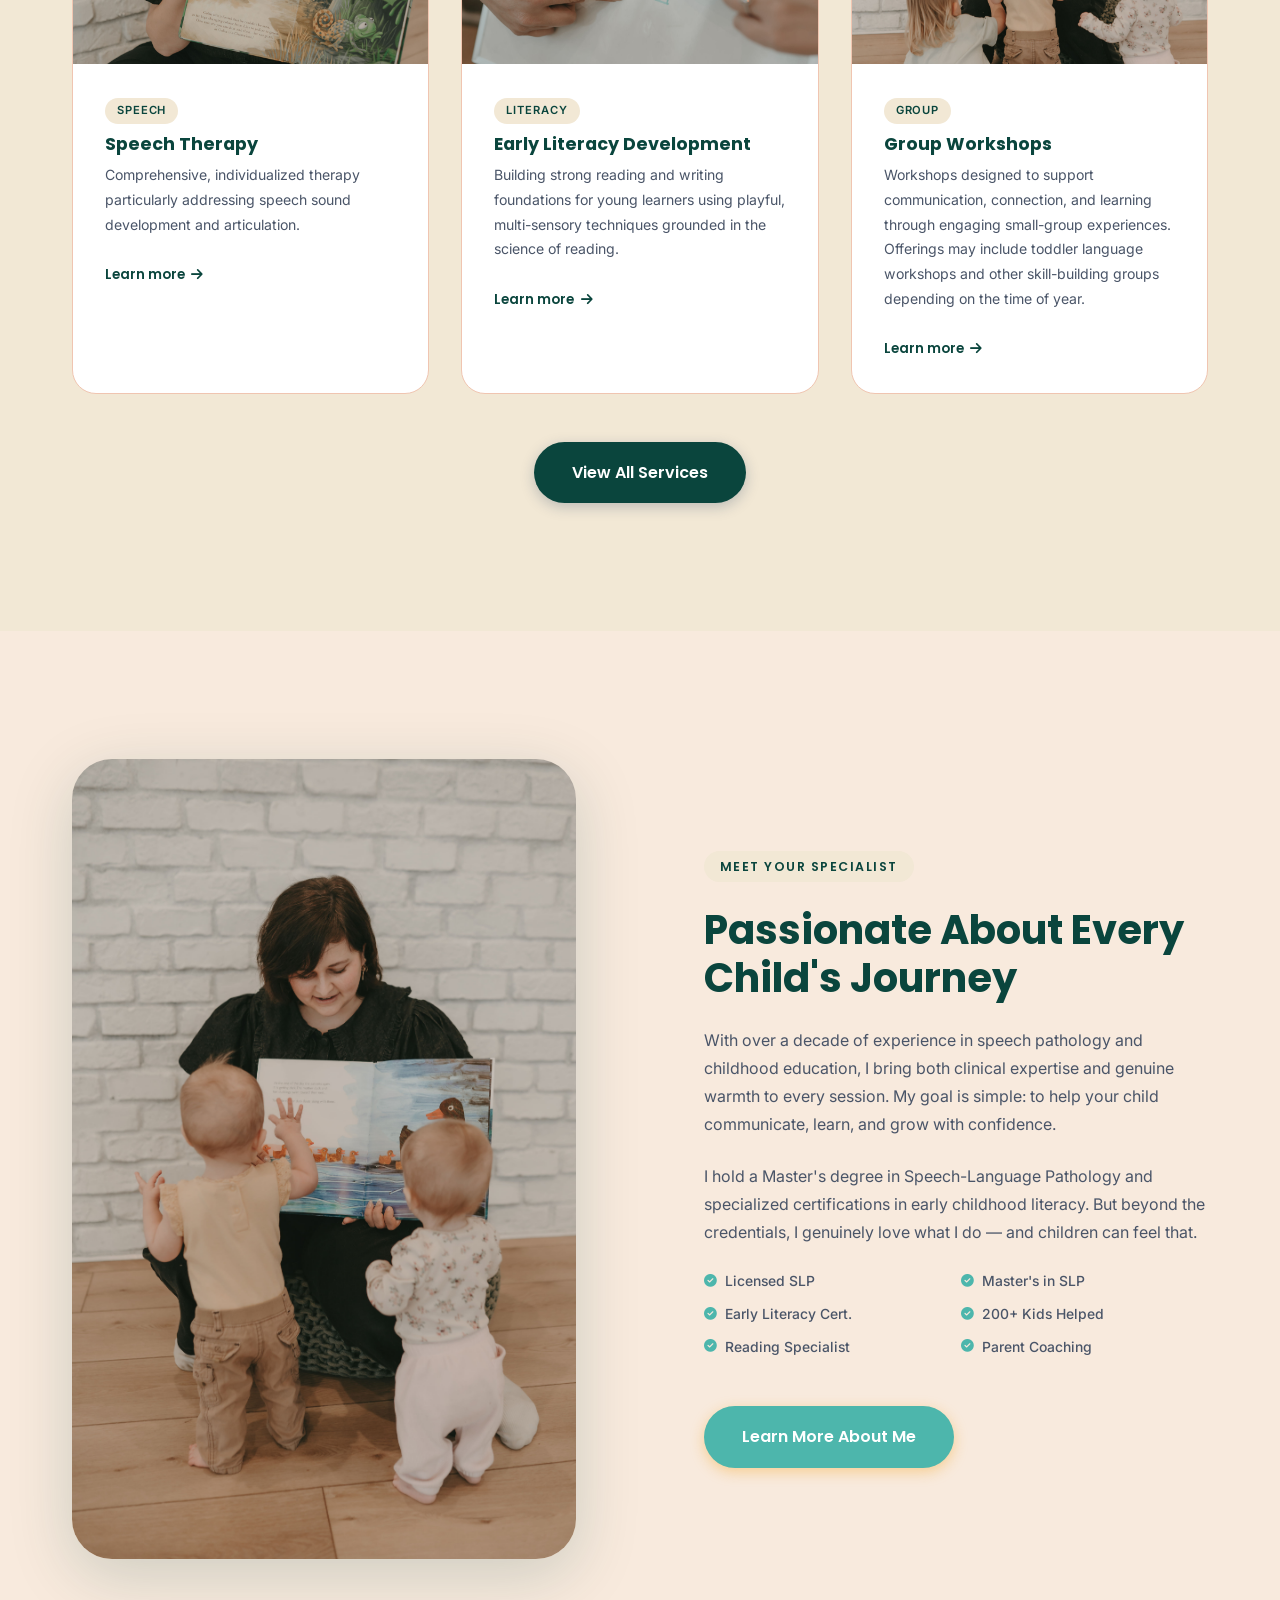
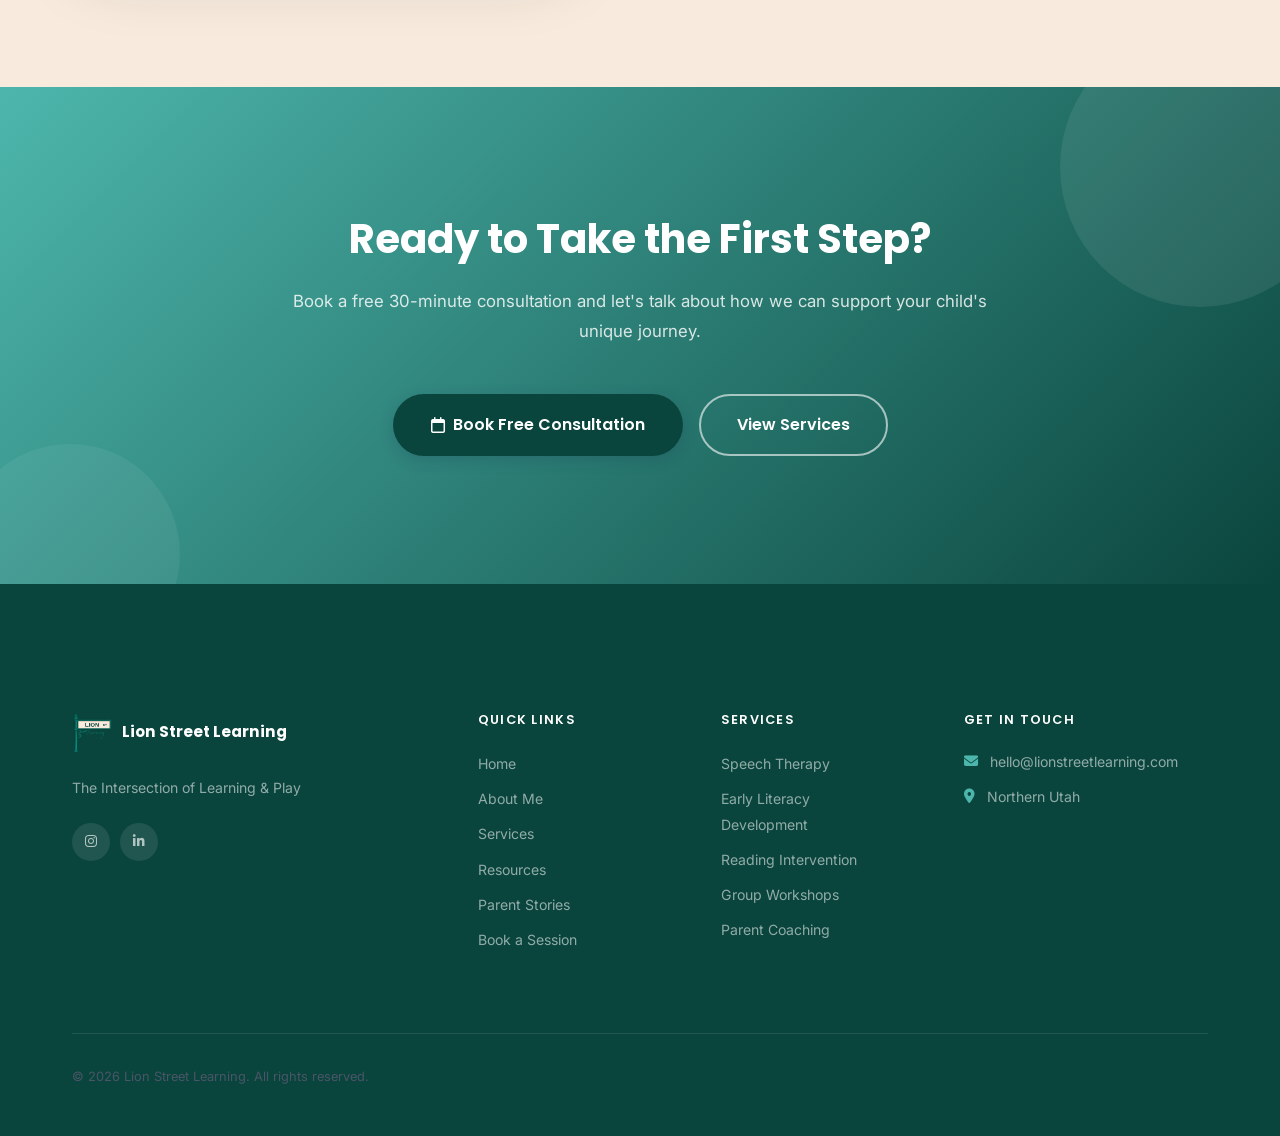
==== commit daa96c4b: "mobile updates" ====
--- a/index.html
+++ b/index.html
@@ -9,6 +9,7 @@
   <meta property="og:description" content="Expert speech development and educational support for children." />
   <meta property="og:type" content="website" />
   <title>Lion Street Learning | Home</title>
+  <link rel="icon" type="image/png" href="images/main-logo.png" />
   <link rel="preconnect" href="https://fonts.googleapis.com" />
   <link rel="preconnect" href="https://fonts.gstatic.com" crossorigin />
   <link href="https://fonts.googleapis.com/css2?family=Poppins:wght@400;500;600;700;800&family=Inter:wght@400;500;600&display=swap" rel="stylesheet" />
--- a/css/style.css
+++ b/css/style.css
@@ -82,6 +82,7 @@
 html {
   scroll-behavior: smooth;
   font-size: 16px;
+  overflow-x: hidden;
 }
 
 body {
@@ -91,6 +92,7 @@
   line-height: 1.6;
   -webkit-font-smoothing: antialiased;
   -moz-osx-font-smoothing: grayscale;
+  overflow-x: hidden;
 }
 
 img {
@@ -869,6 +871,7 @@
 .stats__item {
   padding: var(--sp-md);
   position: relative;
+  min-width: 0; /* allow grid item to shrink on narrow viewports */
 }
 
 .stats__item:not(:last-child)::after {
@@ -1851,9 +1854,16 @@
   .hero__badge--tl { left: 0; }
   .hero__badge--br { right: 0; }
 
-  .stats__grid { grid-template-columns: repeat(2, 1fr); }
+  .stats__grid {
+    grid-template-columns: repeat(2, 1fr);
+    gap: var(--sp-md);
+    max-width: none;
+  }
+  .stats__item::after { display: none; }
   .features__grid { grid-template-columns: repeat(2, 1fr); }
   .services-preview__grid { grid-template-columns: repeat(2, 1fr); }
+  .container { padding-inline: var(--sp-md); }
+  .nav__inner { padding-inline: var(--sp-md); }
 
   .about-snippet__inner { grid-template-columns: 1fr; }
 
@@ -1907,6 +1917,9 @@
     --sp-2xl: 2.5rem;
   }
 
+  .container { padding-inline: var(--sp-sm); }
+  .nav__inner { padding-inline: var(--sp-sm); }
+
   .features__grid { grid-template-columns: 1fr; }
   .services-preview__grid { grid-template-columns: 1fr; }
   .about-snippet__checklist { grid-template-columns: 1fr; }
@@ -1923,15 +1936,36 @@
   .process__steps { grid-template-columns: 1fr; }
   .form-row { grid-template-columns: 1fr; }
 
-  .stats__grid { grid-template-columns: repeat(3, 1fr); max-width: none; }
+  /* Stats: single column on small screens to prevent overflow */
+  .stats__grid {
+    grid-template-columns: 1fr;
+    gap: var(--sp-sm);
+    max-width: none;
+  }
+  .stats__item { padding: var(--sp-sm) var(--sp-md); }
   .stats__item::after { display: none; }
+  .stats__number { font-size: 2rem; }
 
   .contact-form { padding: var(--sp-lg); }
+}
+
+/* Extra small phones: tighter padding, smaller stats text */
+@media (max-width: 380px) {
+  .container { padding-inline: var(--sp-xs); }
+  .nav__inner { padding-inline: var(--sp-xs); }
+  .stats__number { font-size: 1.75rem; }
+  .stats__label { font-size: 0.8rem; }
+  .coming-soon {
+    padding: var(--sp-xl) var(--sp-sm);
+    padding-top: calc(80px + var(--sp-md));
+  }
+  .coming-soon h1 { font-size: 1.75rem; }
 }
 
 /* ── Coming Soon ──────────────────────────────────────────── */
 .coming-soon {
   padding: var(--sp-3xl) var(--sp-md);
+  padding-top: calc(80px + var(--sp-xl)); /* clear fixed nav + a little space */
   background: var(--clr-bg);
   min-height: 60vh;
   display: flex;
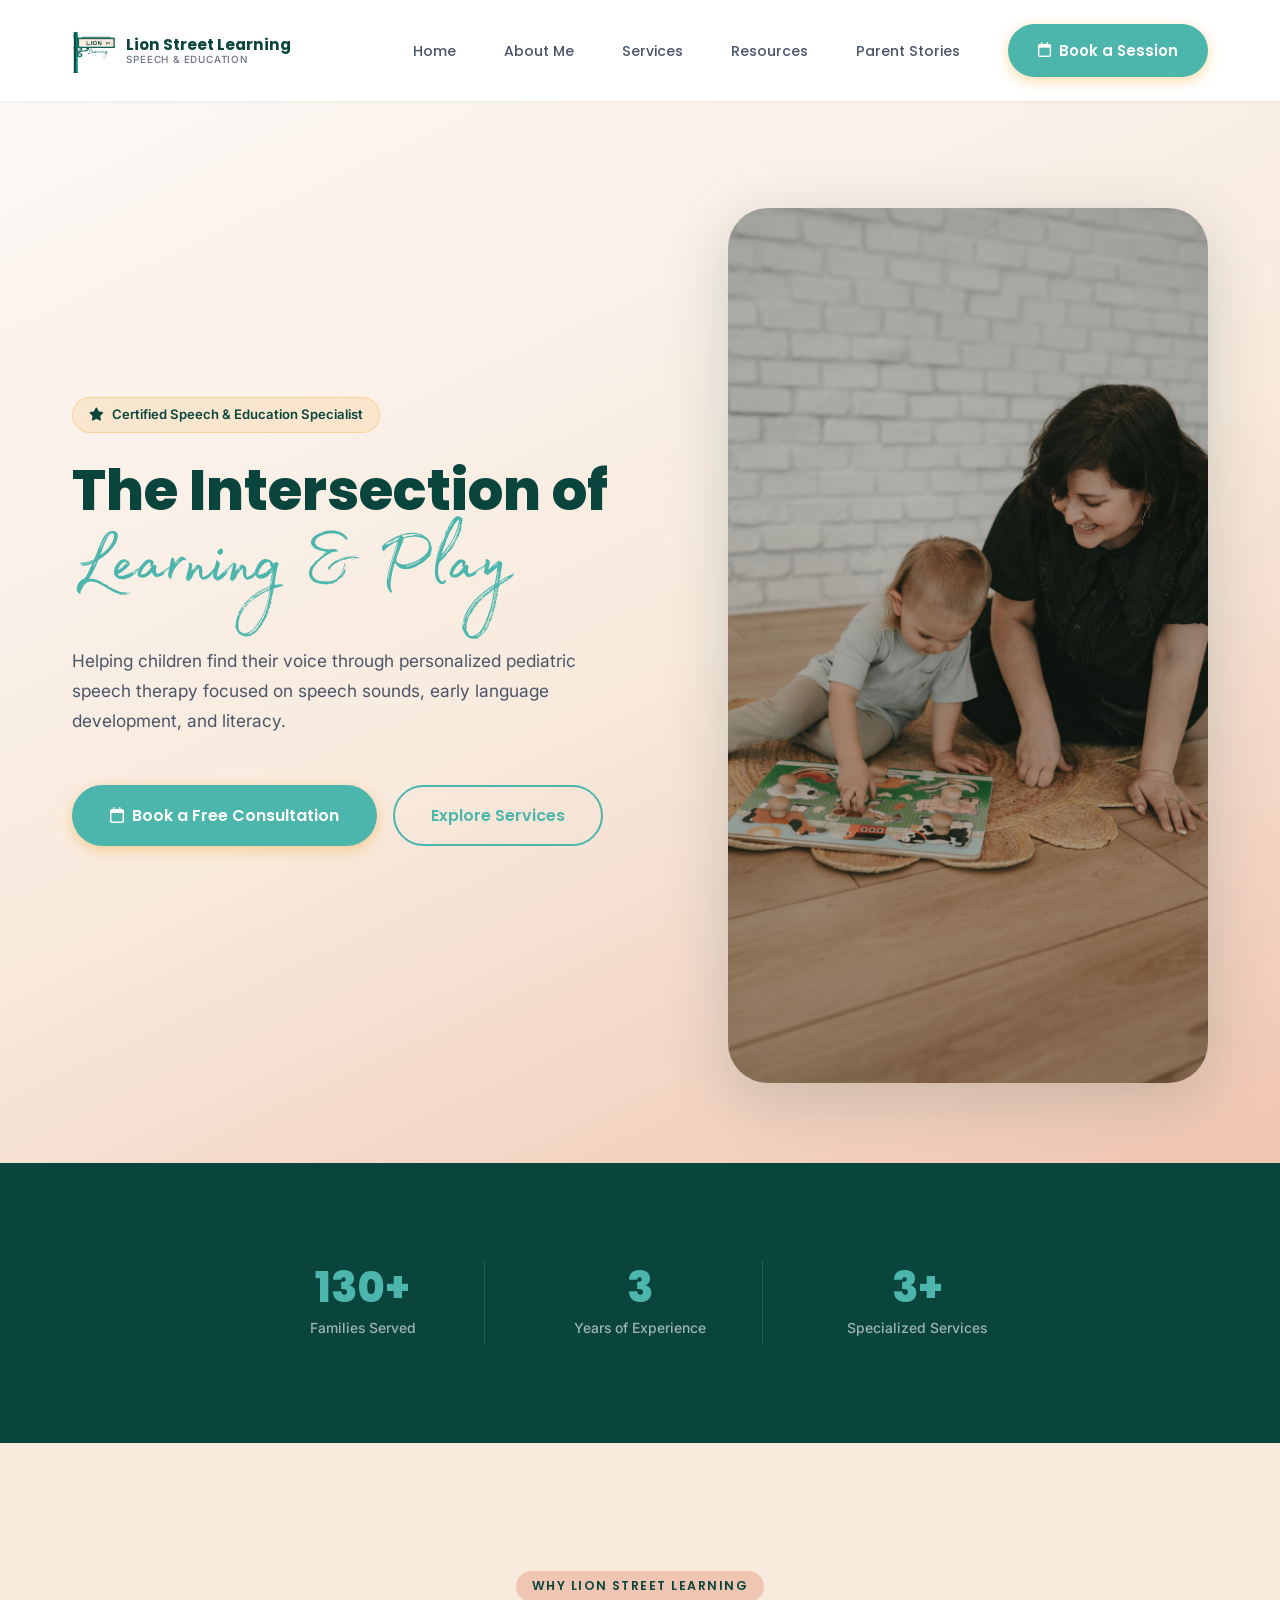
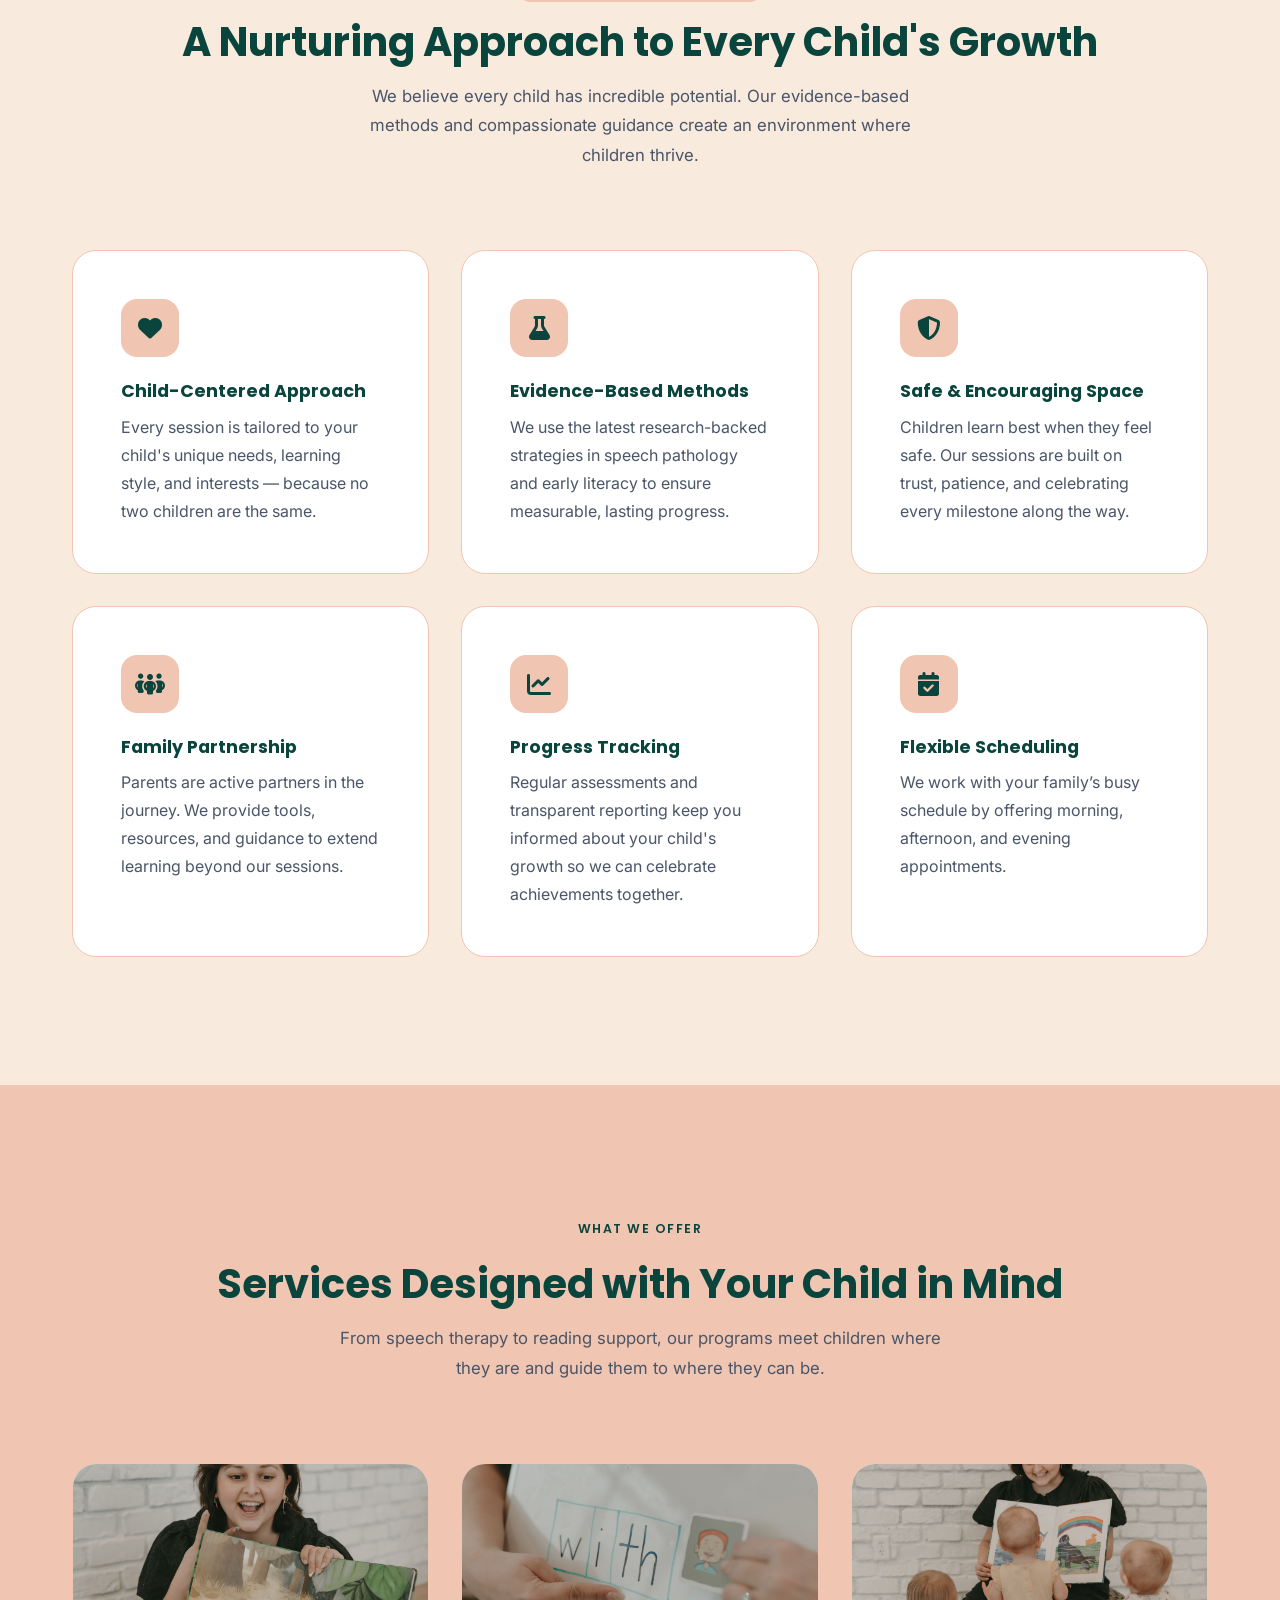
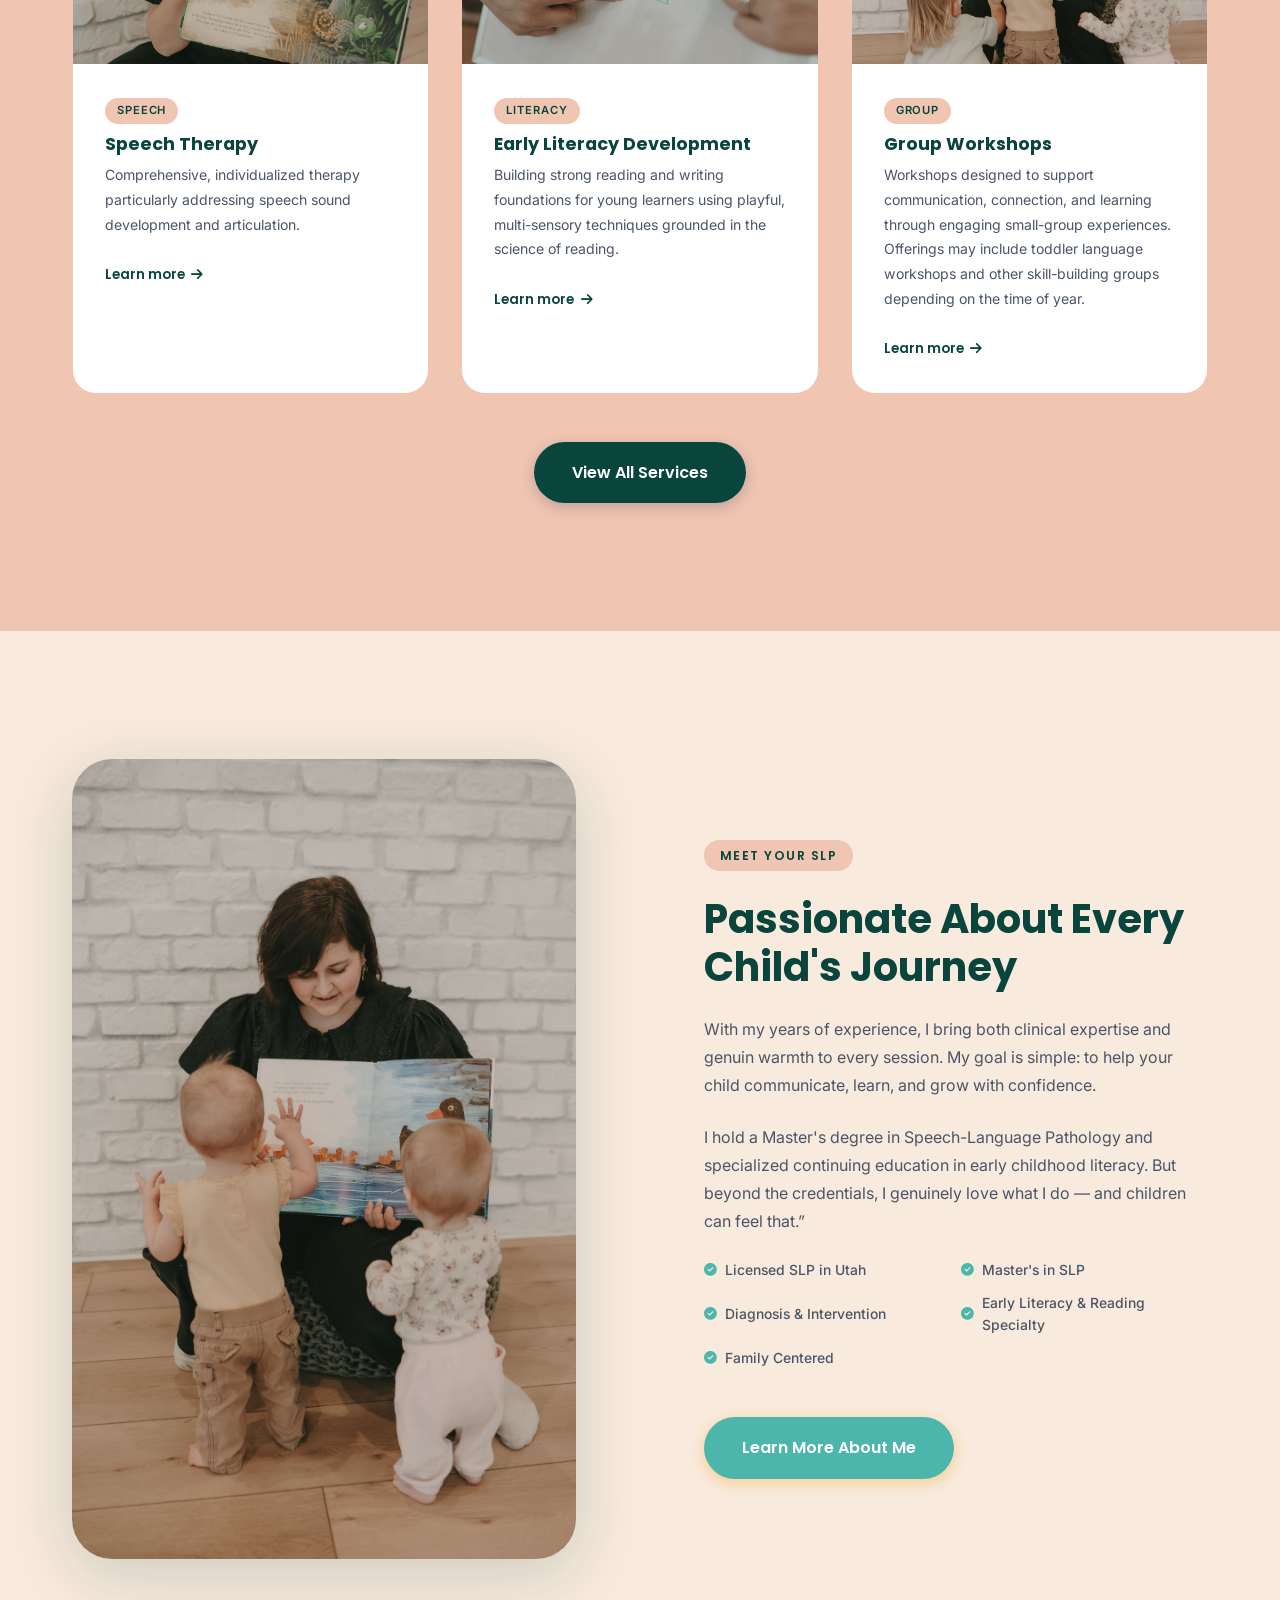
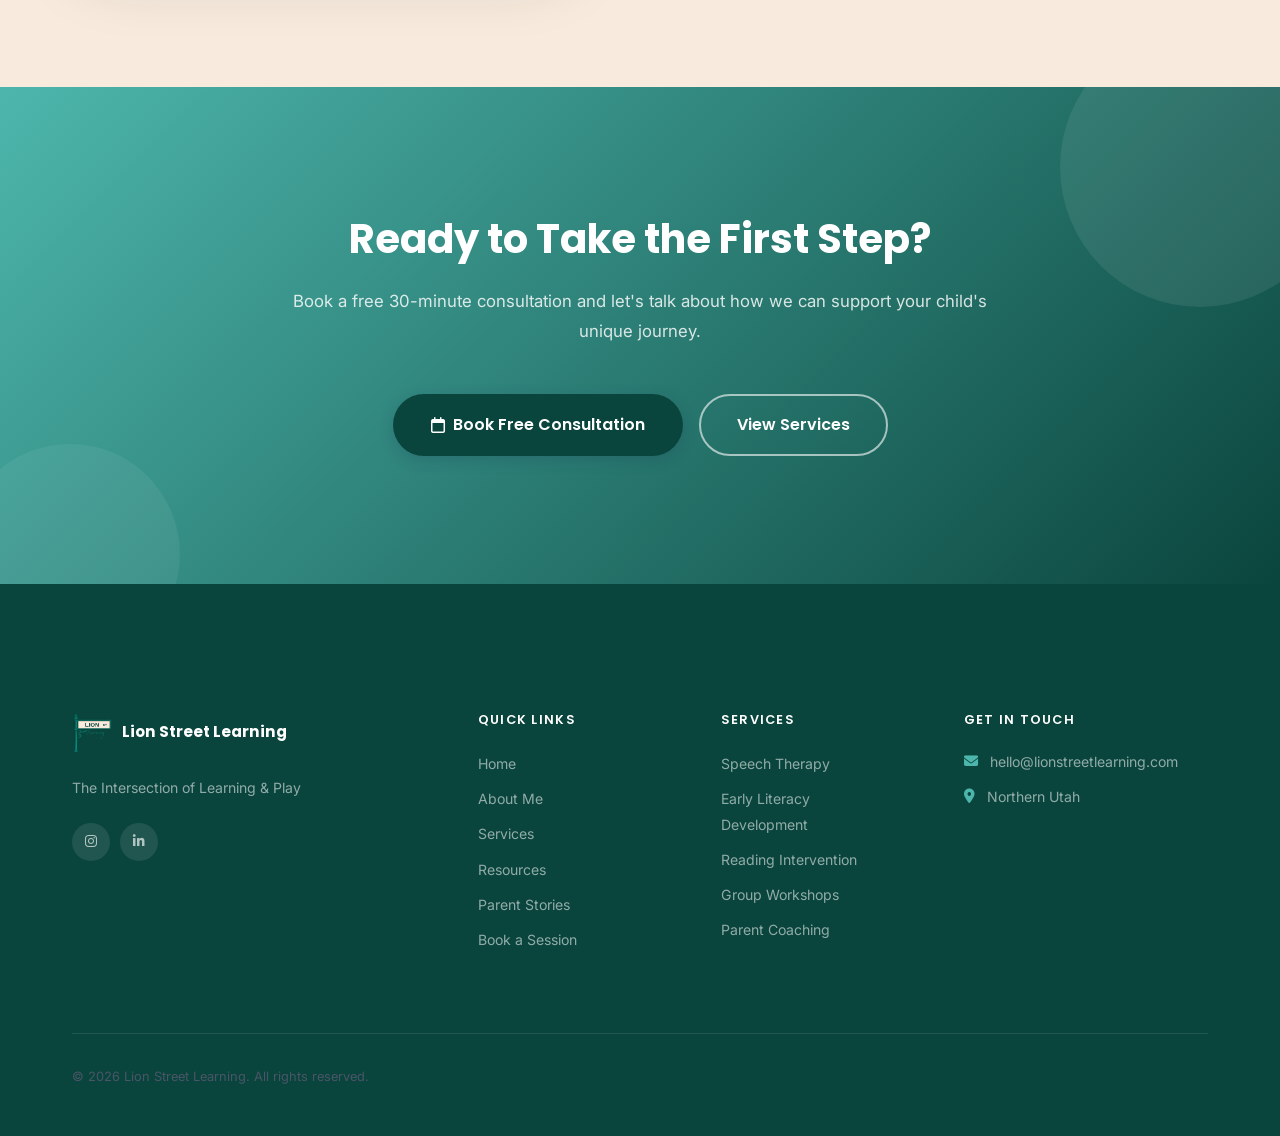
==== commit 19d3eb5b: "about page updates / clean up" ====
--- a/index.html
+++ b/index.html
@@ -272,18 +272,17 @@
           </div>
 
           <div class="about-snippet__content reveal reveal-delay-2">
-            <span class="eyebrow">Meet Your Specialist</span>
+            <span class="eyebrow">Meet Your SLP</span>
             <h2 id="about-snippet-heading">Passionate About Every Child's Journey</h2>
-            <p>With over a decade of experience in speech pathology and childhood education, I bring both clinical expertise and genuine warmth to every session. My goal is simple: to help your child communicate, learn, and grow with confidence.</p>
-            <p>I hold a Master's degree in Speech-Language Pathology and specialized certifications in early childhood literacy. But beyond the credentials, I genuinely love what I do — and children can feel that.</p>
+            <p>With my years of experience, I bring both clinical expertise and genuin warmth to every session. My goal is simple: to help your child communicate, learn, and grow with confidence.</p>
+            <p>I hold a Master's degree in Speech-Language Pathology and specialized continuing education in early childhood literacy. But beyond the credentials, I genuinely love what I do — and children can feel that.”</p>
 
             <ul class="about-snippet__checklist" aria-label="Key qualifications">
-              <li class="checklist-item"><i class="fa-solid fa-circle-check" aria-hidden="true"></i> Licensed SLP</li>
+              <li class="checklist-item"><i class="fa-solid fa-circle-check" aria-hidden="true"></i> Licensed SLP in Utah</li>
               <li class="checklist-item"><i class="fa-solid fa-circle-check" aria-hidden="true"></i> Master's in SLP</li>
-              <li class="checklist-item"><i class="fa-solid fa-circle-check" aria-hidden="true"></i> Early Literacy Cert.</li>
-              <li class="checklist-item"><i class="fa-solid fa-circle-check" aria-hidden="true"></i> 200+ Kids Helped</li>
-              <li class="checklist-item"><i class="fa-solid fa-circle-check" aria-hidden="true"></i> Reading Specialist</li>
-              <li class="checklist-item"><i class="fa-solid fa-circle-check" aria-hidden="true"></i> Parent Coaching</li>
+              <li class="checklist-item"><i class="fa-solid fa-circle-check" aria-hidden="true"></i> Diagnosis & Intervention</li>
+              <li class="checklist-item"><i class="fa-solid fa-circle-check" aria-hidden="true"></i> Early Literacy & Reading Specialty</li>
+              <li class="checklist-item"><i class="fa-solid fa-circle-check" aria-hidden="true"></i> Family Centered</li>
             </ul>
 
             <a href="about" class="btn btn--primary btn--lg">Learn More About Me</a>
--- a/css/style.css
+++ b/css/style.css
@@ -25,7 +25,7 @@
   /* Brand Colors */
   --clr-primary:        #4db6ac;
   --clr-primary-dark:   #0a453d;
-  --clr-primary-light:  #f2e8d5;
+  --clr-primary-light:  #f0c5b1; /* was #f2e8d5; alt for cooler look: #6b7280 */
   --clr-secondary:      #0a453d;
   --clr-secondary-med:  #4a5568;
   --clr-accent:         #f6b49b;
@@ -154,7 +154,21 @@
 }
 
 .section--dark {
-  background-color: var(--clr-secondary);
+  background-color: var(--clr-primary-dark);
+}
+
+.section--dark .section-header .eyebrow {
+  color: var(--clr-primary);
+  background-color: rgba(255, 255, 255, 0.15);
+}
+
+.section--dark .section-header h2,
+.section--dark .section-header p {
+  color: rgba(255, 255, 255, 0.95);
+}
+
+.section--dark .section-header p {
+  color: rgba(255, 255, 255, 0.8);
 }
 
 /* Section Header */
@@ -618,9 +632,14 @@
 .page-hero {
   background: linear-gradient(140deg, var(--clr-secondary) 0%, var(--clr-secondary-med) 100%);
   padding-top: calc(80px + var(--sp-3xl));
-  padding-bottom: var(--sp-3xl);
+  padding-bottom: var(--sp-xl);
   position: relative;
   overflow: hidden;
+}
+
+/* Tighter gap between page hero and first section (e.g. About My Story) */
+.page-hero + .section {
+  padding-top: var(--sp-xl);
 }
 
 .page-hero__deco {
@@ -678,7 +697,7 @@
 
 /* ── 10. HOME — Hero ────────────────────────────────────── */
 .hero {
-  background: linear-gradient(155deg, #fdfaf8 0%, #f8eadd 55%, #f2e8d5 100%);
+  background: linear-gradient(155deg, #fdfaf8 0%, #f8eadd 55%, var(--clr-primary-light) 100%);
   padding-top: calc(80px + var(--sp-3xl));
   padding-bottom: 0;
   overflow: hidden;
@@ -1355,6 +1374,11 @@
 .value-card h3 { font-size: 1.1rem; margin-bottom: 0.6rem; }
 
 /* ── 18. TIMELINE (About Page) ──────────────────────────── */
+/* Match index hero gradient */
+.timeline-section {
+  background: linear-gradient(155deg, #fdfaf8 0%, #f8eadd 55%, var(--clr-primary-light) 100%);
+}
+
 .timeline {
   position: relative;
   padding-block: var(--sp-lg);
@@ -1384,7 +1408,7 @@
   grid-template-areas: "image dot content";
   gap: 0 var(--sp-xl);
   align-items: center;
-  margin-bottom: var(--sp-3xl);
+  margin-bottom: var(--sp-xl);
 }
 
 .timeline__entry:last-child { margin-bottom: 0; }
@@ -1402,9 +1426,15 @@
   width: 100%;
   aspect-ratio: 4/3;
   object-fit: cover;
+  object-position: center center;
   border-radius: var(--r-lg);
   box-shadow: var(--sh-xl);
   display: block;
+}
+
+/* My Story (first entry): crop a little higher to show more of the image above center */
+.timeline__entry:first-child .timeline__image img {
+  object-position: center 35%;
 }
 
 /* Center dot */
@@ -1871,7 +1901,7 @@
 
   .about-story__inner { grid-template-columns: 1fr; }
 
-  /* Timeline mobile */
+  /* Timeline mobile: title, image, description order */
   .timeline::before {
     left: 28px;
     transform: none;
@@ -1880,21 +1910,36 @@
   .timeline__entry,
   .timeline__entry--reverse {
     grid-template-columns: 56px 1fr;
-    grid-template-rows: auto auto;
+    grid-template-rows: auto auto auto;
     grid-template-areas:
-      "dot content"
-      ".   image";
+      "dot title"
+      "dot image"
+      "dot desc";
     gap: var(--sp-sm) var(--sp-md);
     align-items: start;
-    margin-bottom: var(--sp-xl);
+    margin-bottom: var(--sp-lg);
+  }
+
+  .timeline__content {
+    display: contents;
+  }
+
+  .timeline__content h3 {
+    grid-area: title;
+    margin-bottom: 0.25rem;
+  }
+
+  .timeline__content p {
+    grid-area: desc;
+  }
+
+  .timeline__image {
+    grid-area: image;
+    margin-top: 0;
   }
 
   .timeline__entry--reverse .timeline__content {
     text-align: left;
-  }
-
-  .timeline__image {
-    margin-top: var(--sp-sm);
   }
 
   .values__grid { grid-template-columns: repeat(2, 1fr); }
